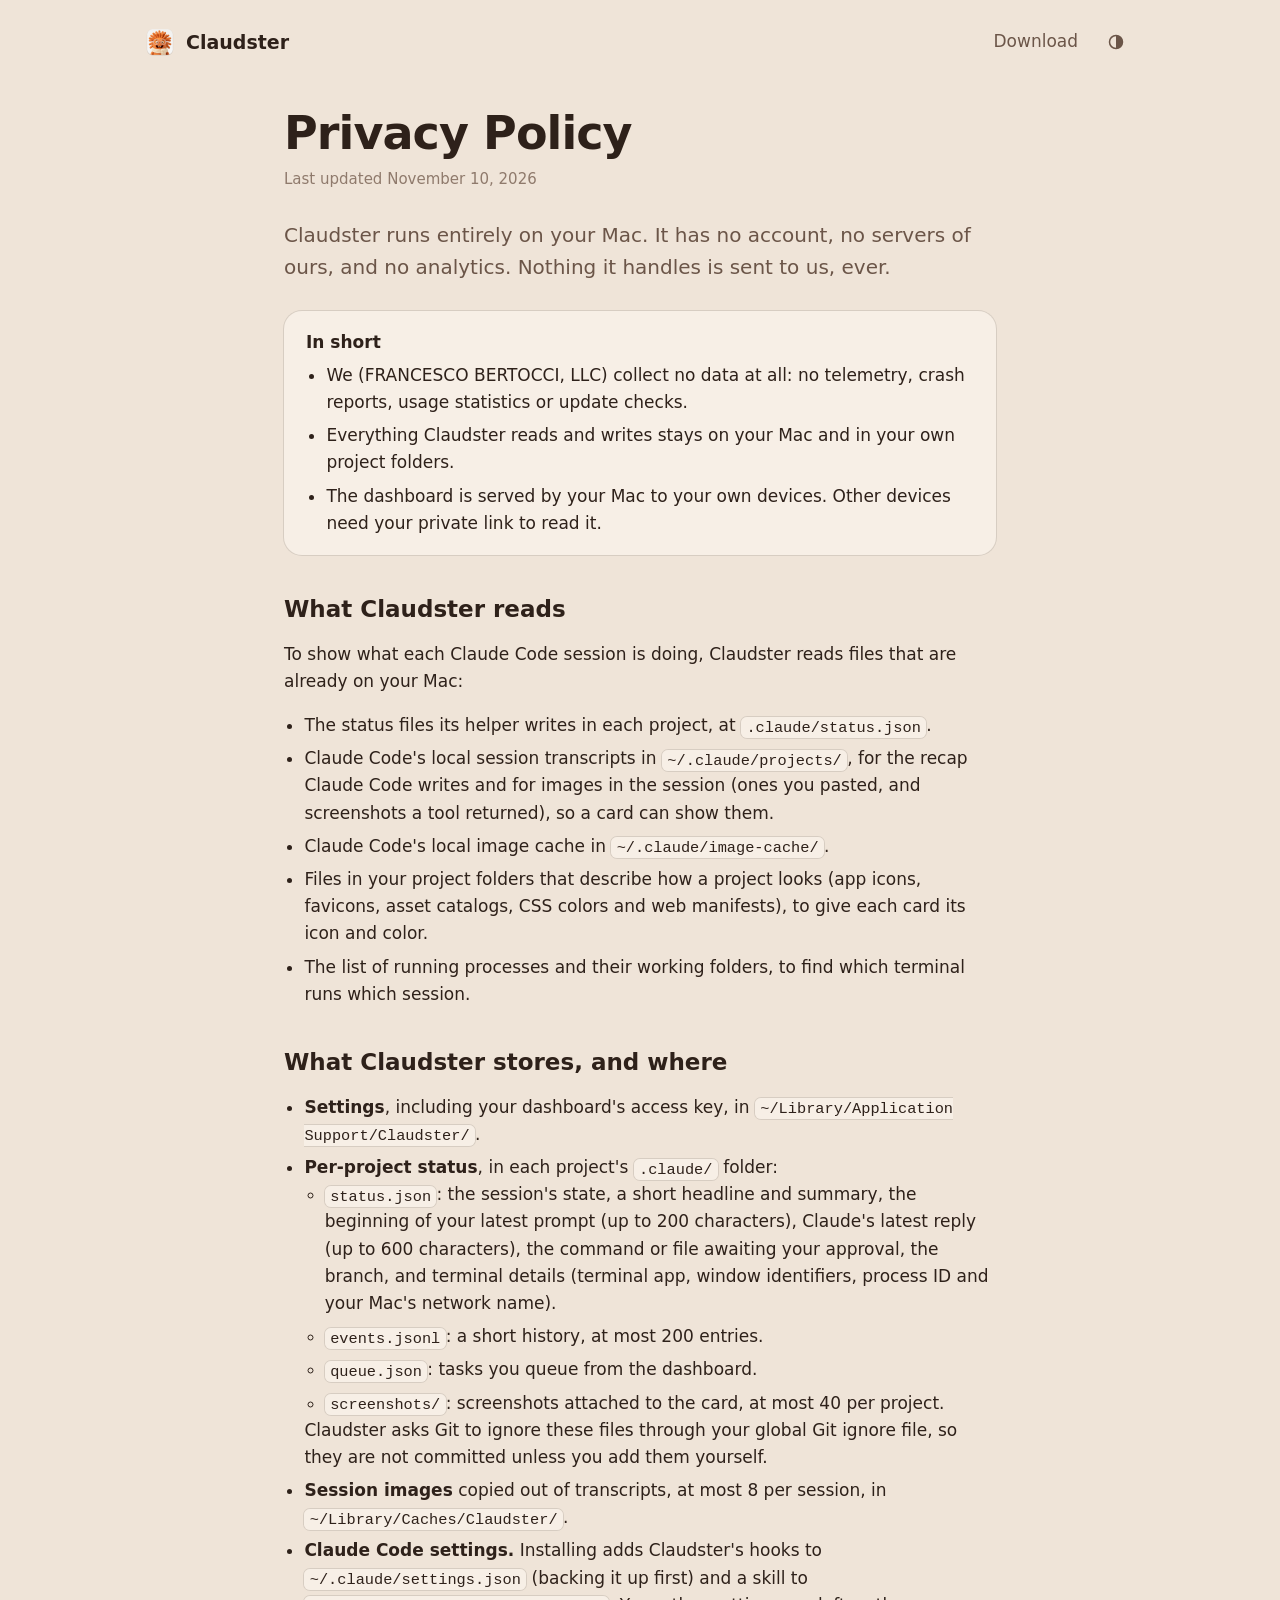
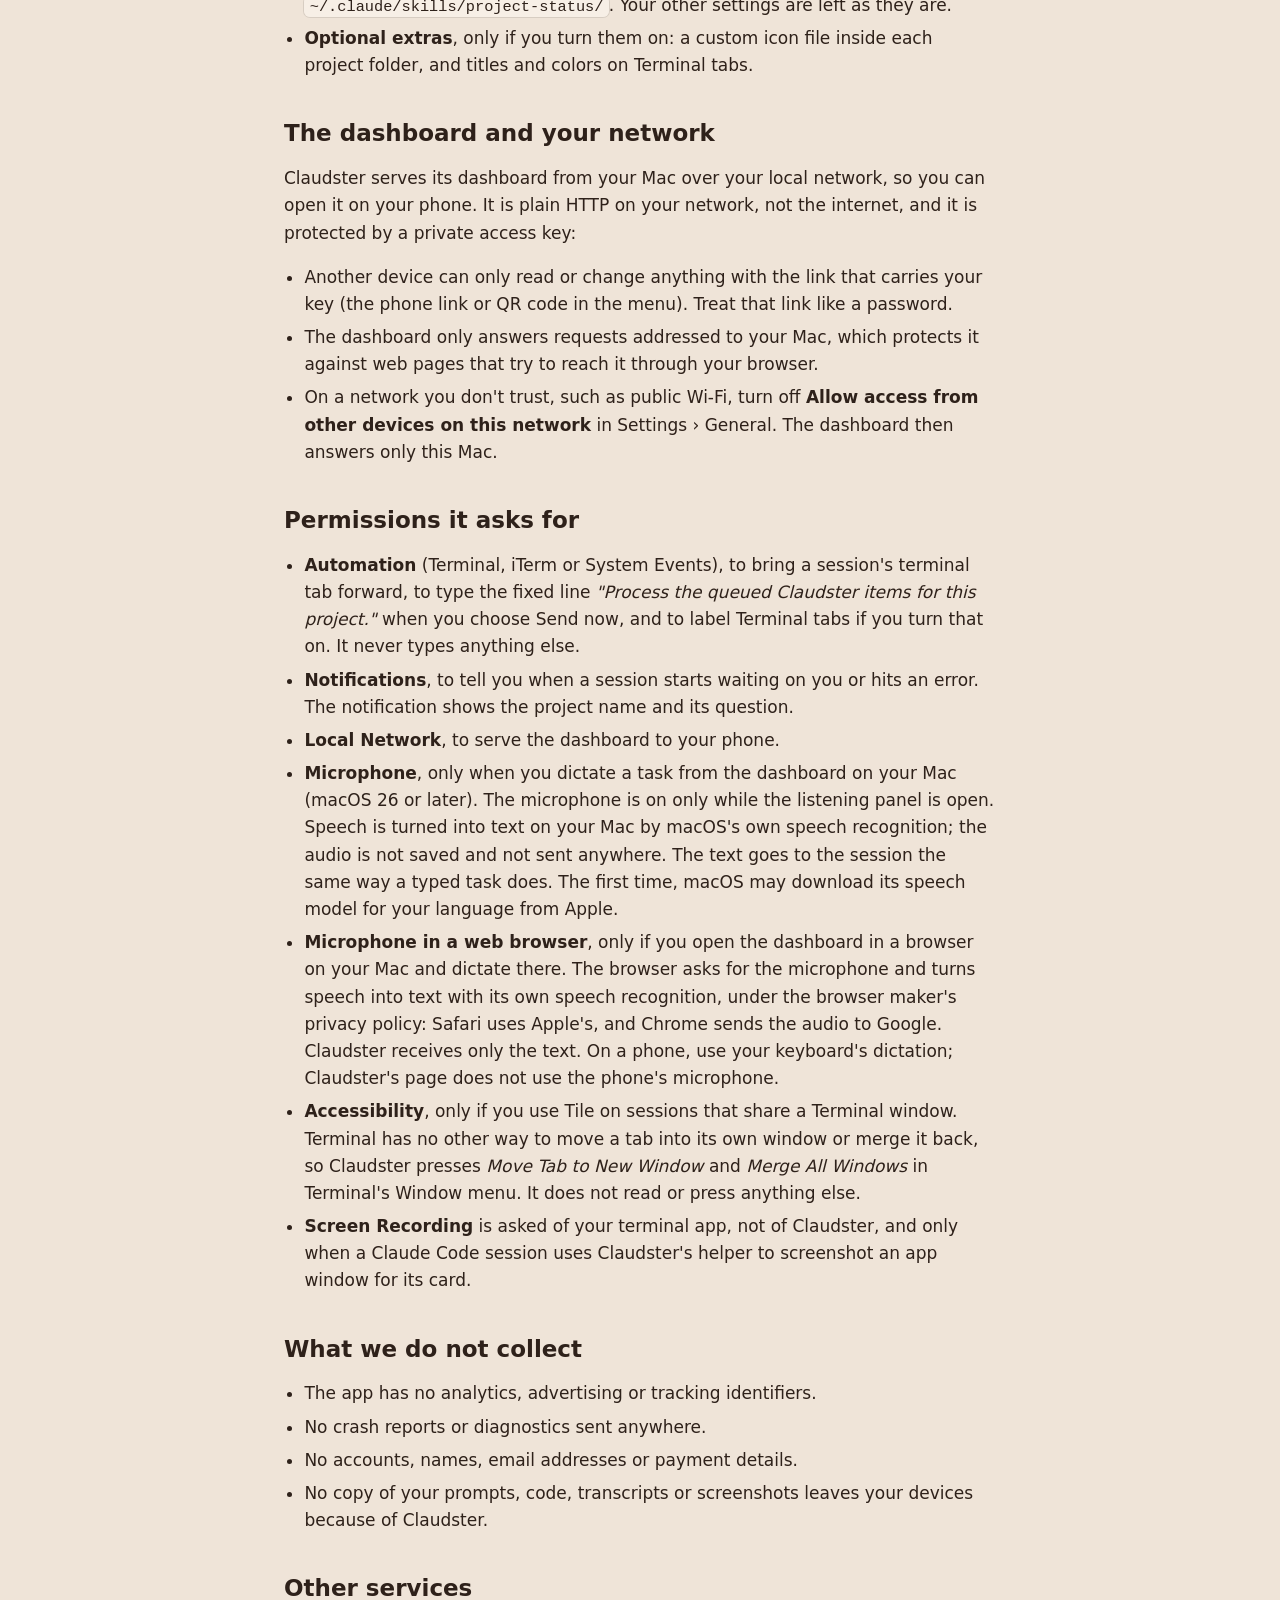
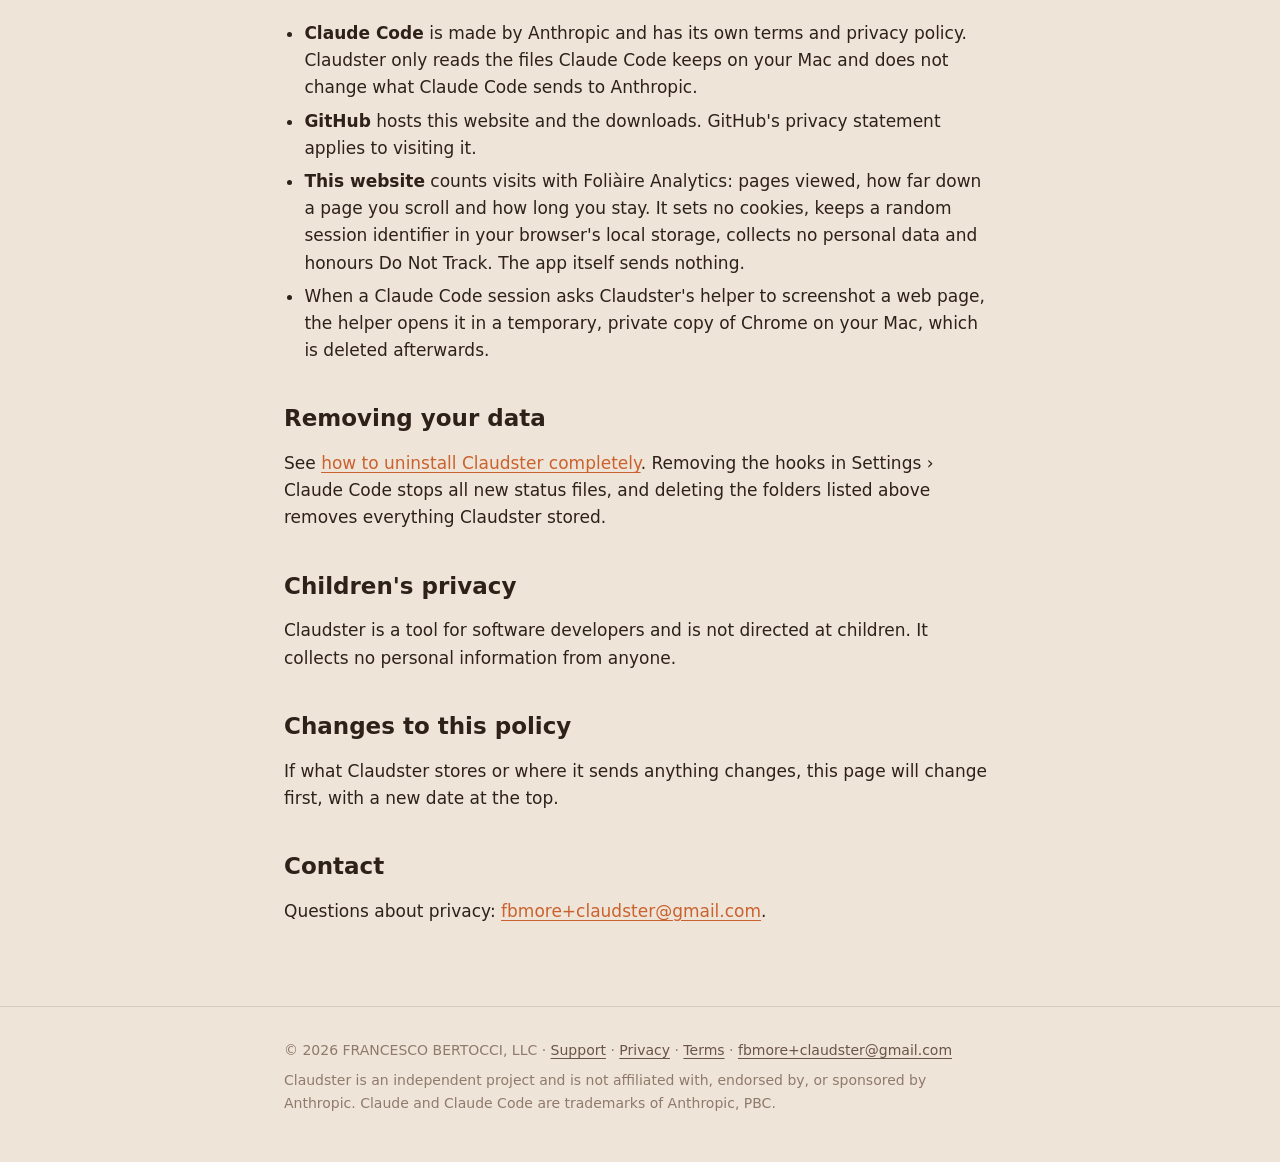
==== privacy.html @ c687279e "Support and privacy: dictating in a browser, and on a phone (for the release after 1.4.7) Co-Authore" ====
<!doctype html>
<html lang="en">
<head>
<meta charset="utf-8">
<meta name="viewport" content="width=device-width, initial-scale=1">
<title>Privacy Policy · Claudster</title>
<meta name="description" content="Claudster runs entirely on your Mac and collects no data.">
<meta name="theme-color" content="#efe4d8">
<script src="theme.js"></script>
<!-- Foliàire Analytics: page views and scroll depth, no cookies, honours Do Not Track. -->
<script>window.FOLIAIRE_SITE_ID = 'a02baf9a2023a99f4c9c8247';</script>
<script async src="https://foliairestudio.com/analytics/foliaire.js"></script>
<link rel="icon" type="image/png" href="assets/favicon.png">
<link rel="apple-touch-icon" href="assets/apple-touch-icon.png">
<link rel="stylesheet" href="page.css">
</head>
<body>
<header>
  <div class="wrap">
    <a class="brand" href="./"><img src="assets/icon-256.png" alt="" width="32" height="32">Claudster</a>
    <nav aria-label="Site"><a href="https://github.com/fbmore/claudster-app/releases">Download</a><button class="theme-toggle" type="button" aria-label="Theme">
        <svg class="ti ti-auto" viewBox="0 0 20 20" fill="none" stroke="currentColor" stroke-width="1.5" aria-hidden="true"><circle cx="10" cy="10" r="6.5"/><path d="M10 3.5a6.5 6.5 0 0 1 0 13Z" fill="currentColor" stroke="none"/></svg>
        <svg class="ti ti-light" viewBox="0 0 20 20" fill="none" stroke="currentColor" stroke-width="1.5" stroke-linecap="round" aria-hidden="true"><circle cx="10" cy="10" r="3.5"/><path d="M10 2v1.75M10 16.25V18M2 10h1.75M16.25 10H18M4.34 4.34l1.24 1.24M14.42 14.42l1.24 1.24M4.34 15.66l1.24-1.24M14.42 5.58l1.24-1.24"/></svg>
        <svg class="ti ti-dark" viewBox="0 0 20 20" fill="none" stroke="currentColor" stroke-width="1.5" stroke-linejoin="round" aria-hidden="true"><path d="M16.5 12.2A6.75 6.75 0 0 1 7.8 3.5a6.75 6.75 0 1 0 8.7 8.7Z"/></svg>
      </button></nav>
  </div>
</header>
<main>
  <div class="wrap">

    <h1>Privacy Policy</h1>
    <p class="updated">Last updated November 10, 2026</p>
    <p class="lead">Claudster runs entirely on your Mac. It has no account, no servers of ours, and no analytics. Nothing it handles is sent to us, ever.</p>

    <div class="summary">
      <strong>In short</strong>
      <ul>
        <li>We (FRANCESCO BERTOCCI, LLC) collect no data at all: no telemetry, crash reports, usage statistics or update checks.</li>
        <li>Everything Claudster reads and writes stays on your Mac and in your own project folders.</li>
        <li>The dashboard is served by your Mac to your own devices. Other devices need your private link to read it.</li>
      </ul>
    </div>

    <h2>What Claudster reads</h2>
    <p>To show what each Claude Code session is doing, Claudster reads files that are already on your Mac:</p>
    <ul>
      <li>The status files its helper writes in each project, at <code>.claude/status.json</code>.</li>
      <li>Claude Code's local session transcripts in <code>~/.claude/projects/</code>, for the recap Claude Code writes and for images in the session (ones you pasted, and screenshots a tool returned), so a card can show them.</li>
      <li>Claude Code's local image cache in <code>~/.claude/image-cache/</code>.</li>
      <li>Files in your project folders that describe how a project looks (app icons, favicons, asset catalogs, CSS colors and web manifests), to give each card its icon and color.</li>
      <li>The list of running processes and their working folders, to find which terminal runs which session.</li>
    </ul>

    <h2>What Claudster stores, and where</h2>
    <ul>
      <li><strong>Settings</strong>, including your dashboard's access key, in <code>~/Library/Application Support/Claudster/</code>.</li>
      <li><strong>Per-project status</strong>, in each project's <code>.claude/</code> folder:
        <ul>
          <li><code>status.json</code>: the session's state, a short headline and summary, the beginning of your latest prompt (up to 200 characters), Claude's latest reply (up to 600 characters), the command or file awaiting your approval, the branch, and terminal details (terminal app, window identifiers, process ID and your Mac's network name).</li>
          <li><code>events.jsonl</code>: a short history, at most 200 entries.</li>
          <li><code>queue.json</code>: tasks you queue from the dashboard.</li>
          <li><code>screenshots/</code>: screenshots attached to the card, at most 40 per project.</li>
        </ul>
        Claudster asks Git to ignore these files through your global Git ignore file, so they are not committed unless you add them yourself.</li>
      <li><strong>Session images</strong> copied out of transcripts, at most 8 per session, in <code>~/Library/Caches/Claudster/</code>.</li>
      <li><strong>Claude Code settings.</strong> Installing adds Claudster's hooks to <code>~/.claude/settings.json</code> (backing it up first) and a skill to <code>~/.claude/skills/project-status/</code>. Your other settings are left as they are.</li>
      <li><strong>Optional extras</strong>, only if you turn them on: a custom icon file inside each project folder, and titles and colors on Terminal tabs.</li>
    </ul>

    <h2>The dashboard and your network</h2>
    <p>Claudster serves its dashboard from your Mac over your local network, so you can open it on your phone. It is plain HTTP on your network, not the internet, and it is protected by a private access key:</p>
    <ul>
      <li>Another device can only read or change anything with the link that carries your key (the phone link or QR code in the menu). Treat that link like a password.</li>
      <li>The dashboard only answers requests addressed to your Mac, which protects it against web pages that try to reach it through your browser.</li>
      <li>On a network you don't trust, such as public Wi-Fi, turn off <strong>Allow access from other devices on this network</strong> in Settings › General. The dashboard then answers only this Mac.</li>
    </ul>

    <h2>Permissions it asks for</h2>
    <ul>
      <li><strong>Automation</strong> (Terminal, iTerm or System Events), to bring a session's terminal tab forward, to type the fixed line <em>"Process the queued Claudster items for this project."</em> when you choose Send now, and to label Terminal tabs if you turn that on. It never types anything else.</li>
      <li><strong>Notifications</strong>, to tell you when a session starts waiting on you or hits an error. The notification shows the project name and its question.</li>
      <li><strong>Local Network</strong>, to serve the dashboard to your phone.</li>
      <li><strong>Microphone</strong>, only when you dictate a task from the dashboard on your Mac (macOS 26 or later). The microphone is on only while the listening panel is open. Speech is turned into text on your Mac by macOS's own speech recognition; the audio is not saved and not sent anywhere. The text goes to the session the same way a typed task does. The first time, macOS may download its speech model for your language from Apple.</li>
      <li><strong>Microphone in a web browser</strong>, only if you open the dashboard in a browser on your Mac and dictate there. The browser asks for the microphone and turns speech into text with its own speech recognition, under the browser maker's privacy policy: Safari uses Apple's, and Chrome sends the audio to Google. Claudster receives only the text. On a phone, use your keyboard's dictation; Claudster's page does not use the phone's microphone.</li>
      <li><strong>Accessibility</strong>, only if you use Tile on sessions that share a Terminal window. Terminal has no other way to move a tab into its own window or merge it back, so Claudster presses <em>Move Tab to New Window</em> and <em>Merge All Windows</em> in Terminal's Window menu. It does not read or press anything else.</li>
      <li><strong>Screen Recording</strong> is asked of your terminal app, not of Claudster, and only when a Claude Code session uses Claudster's helper to screenshot an app window for its card.</li>
    </ul>

    <h2>What we do not collect</h2>
    <ul>
      <li>The app has no analytics, advertising or tracking identifiers.</li>
      <li>No crash reports or diagnostics sent anywhere.</li>
      <li>No accounts, names, email addresses or payment details.</li>
      <li>No copy of your prompts, code, transcripts or screenshots leaves your devices because of Claudster.</li>
    </ul>

    <h2>Other services</h2>
    <ul>
      <li><strong>Claude Code</strong> is made by Anthropic and has its own terms and privacy policy. Claudster only reads the files Claude Code keeps on your Mac and does not change what Claude Code sends to Anthropic.</li>
      <li><strong>GitHub</strong> hosts this website and the downloads. GitHub's privacy statement applies to visiting it.</li>
      <li><strong>This website</strong> counts visits with Foliàire Analytics: pages viewed, how far down a page you scroll and how long you stay. It sets no cookies, keeps a random session identifier in your browser's local storage, collects no personal data and honours Do Not Track. The app itself sends nothing.</li>
      <li>When a Claude Code session asks Claudster's helper to screenshot a web page, the helper opens it in a temporary, private copy of Chrome on your Mac, which is deleted afterwards.</li>
    </ul>

    <h2>Removing your data</h2>
    <p>See <a href="support.html#uninstall">how to uninstall Claudster completely</a>. Removing the hooks in Settings › Claude Code stops all new status files, and deleting the folders listed above removes everything Claudster stored.</p>

    <h2>Children's privacy</h2>
    <p>Claudster is a tool for software developers and is not directed at children. It collects no personal information from anyone.</p>

    <h2>Changes to this policy</h2>
    <p>If what Claudster stores or where it sends anything changes, this page will change first, with a new date at the top.</p>

    <h2>Contact</h2>
    <p>Questions about privacy: <a href="mailto:fbmore+claudster@gmail.com">fbmore+claudster@gmail.com</a>.</p>

  </div>
</main>
<footer>
  <div class="wrap">
    <p>© 2026 FRANCESCO BERTOCCI, LLC · <a href="support.html">Support</a> · <a href="privacy.html">Privacy</a> · <a href="terms.html">Terms</a> · <a href="mailto:fbmore+claudster@gmail.com">fbmore+claudster@gmail.com</a></p>
    <p>Claudster is an independent project and is not affiliated with, endorsed by, or sponsored by Anthropic. Claude and Claude Code are trademarks of Anthropic, PBC.</p>
  </div>
</footer>
</body>
</html>
---- page.css ----
/* Shared by privacy.html, terms.html and support.html; index.html carries its own. */
:root {
  --paper: #efe4d8;
  --paper-raised: #f7efe6;
  --ink: #2e211a;
  --ink-soft: #6b5548;
  --ink-faint: #8f7a6c;
  --clay: #c9622f;
  --hairline: oklch(0 0 0 / 0.1);
}
:root { color-scheme: light; }
:root[data-theme="dark"] { color-scheme: dark;
    --paper: #1d1714;
    --paper-raised: #28201b;
    --ink: #f3e9df;
    --ink-soft: #c7b6a8;
    --ink-faint: #9b8a7d;
    --clay: #e07a45;
    --hairline: oklch(1 0 0 / 0.1);
  }
/* No JavaScript: follow the system setting. */
@media (prefers-color-scheme: dark) {
  :root:not([data-theme]) { color-scheme: dark;
    --paper: #1d1714;
    --paper-raised: #28201b;
    --ink: #f3e9df;
    --ink-soft: #c7b6a8;
    --ink-faint: #9b8a7d;
    --clay: #e07a45;
    --hairline: oklch(1 0 0 / 0.1);
  }
}
* { box-sizing: border-box; }
html { -webkit-text-size-adjust: 100%; -webkit-font-smoothing: antialiased; -moz-osx-font-smoothing: grayscale; }
body {
  margin: 0; background: var(--paper); color: var(--ink);
  font: 17px/1.6 -apple-system, BlinkMacSystemFont, "SF Pro Text", "Segoe UI", system-ui, sans-serif;
}
h1, h2, h3, .brand { font-family: ui-rounded, "SF Pro Rounded", -apple-system, system-ui, sans-serif; text-wrap: balance; }
p, li { text-wrap: pretty; }
a { color: var(--clay); text-underline-offset: 3px; }
a:focus-visible { outline: 2px solid var(--clay); outline-offset: 3px; border-radius: 4px; }
code { font: 0.9em ui-monospace, "SF Mono", Menlo, monospace; background: var(--paper-raised); padding: 0.1em 0.35em; border-radius: 6px; box-shadow: 0 0 0 1px var(--hairline); }

header { padding: 20px 0; }
.wrap { max-width: 760px; margin: 0 auto; padding: 0 24px; }
header .wrap { display: flex; align-items: center; justify-content: space-between; gap: 12px; flex-wrap: wrap; max-width: 1040px; }
.brand { display: inline-flex; align-items: center; gap: 10px; font-weight: 700; font-size: 19px; color: var(--ink); text-decoration: none; min-height: 44px; }
.brand img { width: 32px; height: 32px; border-radius: 8px; }
nav { display: flex; align-items: center; gap: 4px 18px; flex-wrap: wrap; }
nav a { display: inline-flex; align-items: center; min-height: 44px; color: var(--ink-soft); text-decoration: none; font-weight: 500; transition-property: color; transition-duration: 150ms; }
nav a:hover, nav a[aria-current="page"] { color: var(--ink); }

main { padding: 24px 0 64px; }
h1 { font-size: clamp(34px, 5vw, 46px); line-height: 1.1; letter-spacing: -0.02em; margin: 0 0 8px; }
.updated { color: var(--ink-faint); font-size: 15px; margin: 0 0 28px; }
.lead { font-size: 20px; color: var(--ink-soft); margin: 0 0 28px; }
h2 { font-size: 23px; line-height: 1.25; margin: 40px 0 10px; }
h3 { font-size: 18px; margin: 24px 0 6px; }
ul { padding-left: 1.2em; }
li + li { margin-top: 6px; }

.summary {
  background: var(--paper-raised); border-radius: 18px; padding: 18px 22px;
  box-shadow: 0 0 0 1px var(--hairline);
}
.summary strong { display: block; margin-bottom: 6px; }
.summary ul { margin: 0; }

.contact {
  display: flex; align-items: center; gap: 16px; flex-wrap: wrap;
  background: var(--paper-raised); border-radius: 18px; padding: 18px 22px; margin-bottom: 8px;
  box-shadow: 0 0 0 1px var(--hairline);
}
.contact p { margin: 0; flex: 1 1 260px; color: var(--ink-soft); }
.contact a.button {
  display: inline-flex; align-items: center; min-height: 44px; padding: 0 18px; border-radius: 12px;
  background: var(--clay); color: #fff8f2; font-weight: 600; text-decoration: none;
  transition-property: scale; transition-duration: 150ms; transition-timing-function: ease-out;
}
.contact a.button:active { scale: 0.96; }

footer { padding: 32px 0 48px; border-top: 1px solid var(--hairline); color: var(--ink-faint); font-size: 14px; }
footer p { margin: 0; }
footer p + p { margin-top: 8px; }
footer a { color: var(--ink-soft); }

@media (max-width: 480px) { .wrap { padding: 0 16px; } .lead { font-size: 18px; } }

/* Theme switch: Auto (by the clock), Light, Dark. One icon shows at a time;
   they cross-fade with scale and blur. Hidden without JavaScript. */
.theme-toggle {
  position: relative; display: inline-grid; place-items: center; flex: none;
  width: 40px; height: 40px; padding: 0; border: 0; border-radius: 12px;
  background: transparent; color: var(--ink-soft); cursor: pointer;
  transition-property: color, background-color, scale; transition-duration: 150ms; transition-timing-function: ease-out;
}
.theme-toggle:hover { color: var(--ink); background: var(--hairline); }
.theme-toggle:active { scale: 0.96; }
.theme-toggle:focus-visible { outline: 2px solid var(--clay); outline-offset: 2px; }
.theme-toggle .ti {
  position: absolute; width: 20px; height: 20px; opacity: 0; scale: 0.25; filter: blur(4px);
  transition-property: opacity, scale, filter; transition-duration: 250ms; transition-timing-function: cubic-bezier(0.2, 0, 0, 1);
}
:root[data-theme-choice="auto"] .ti-auto,
:root[data-theme-choice="light"] .ti-light,
:root[data-theme-choice="dark"] .ti-dark { opacity: 1; scale: 1; filter: blur(0); }
:root:not([data-theme-choice]) .theme-toggle { display: none; }
@media (prefers-reduced-motion: reduce) { .theme-toggle .ti { transition-duration: 0ms; } }
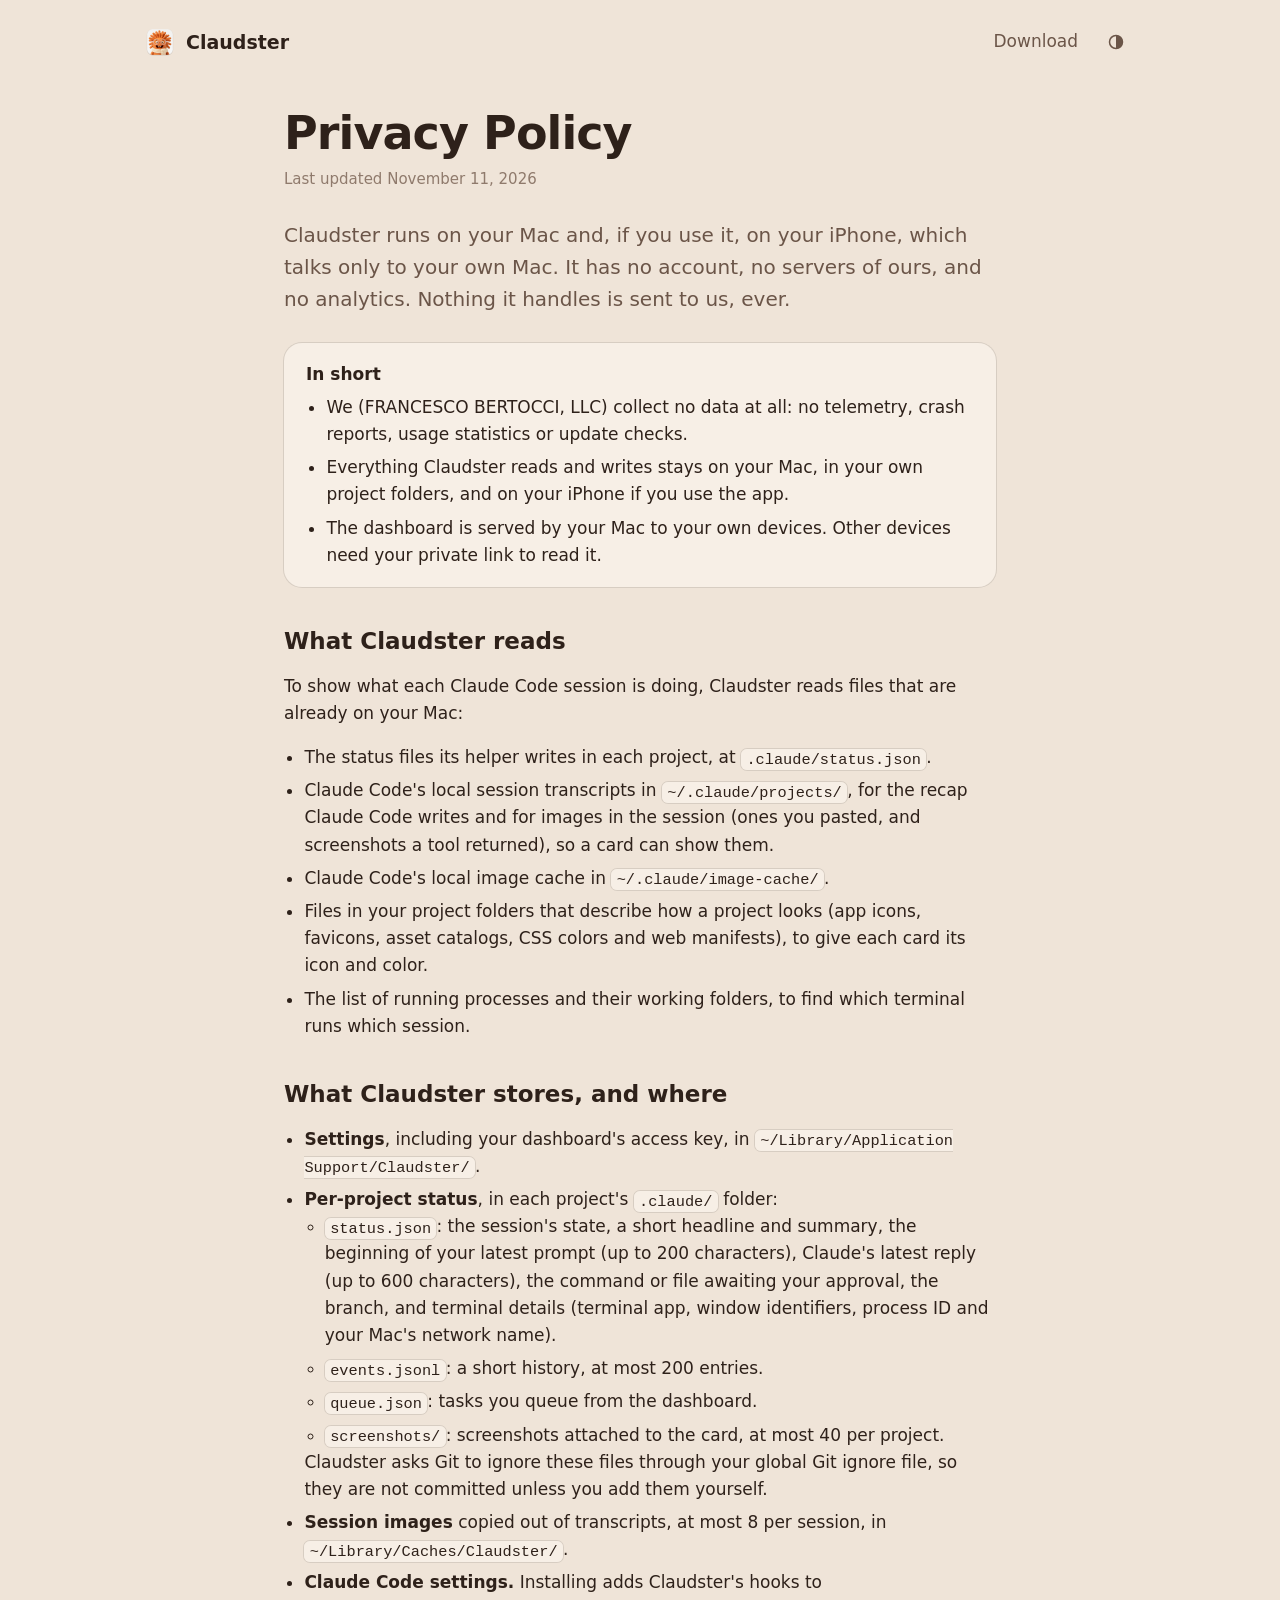
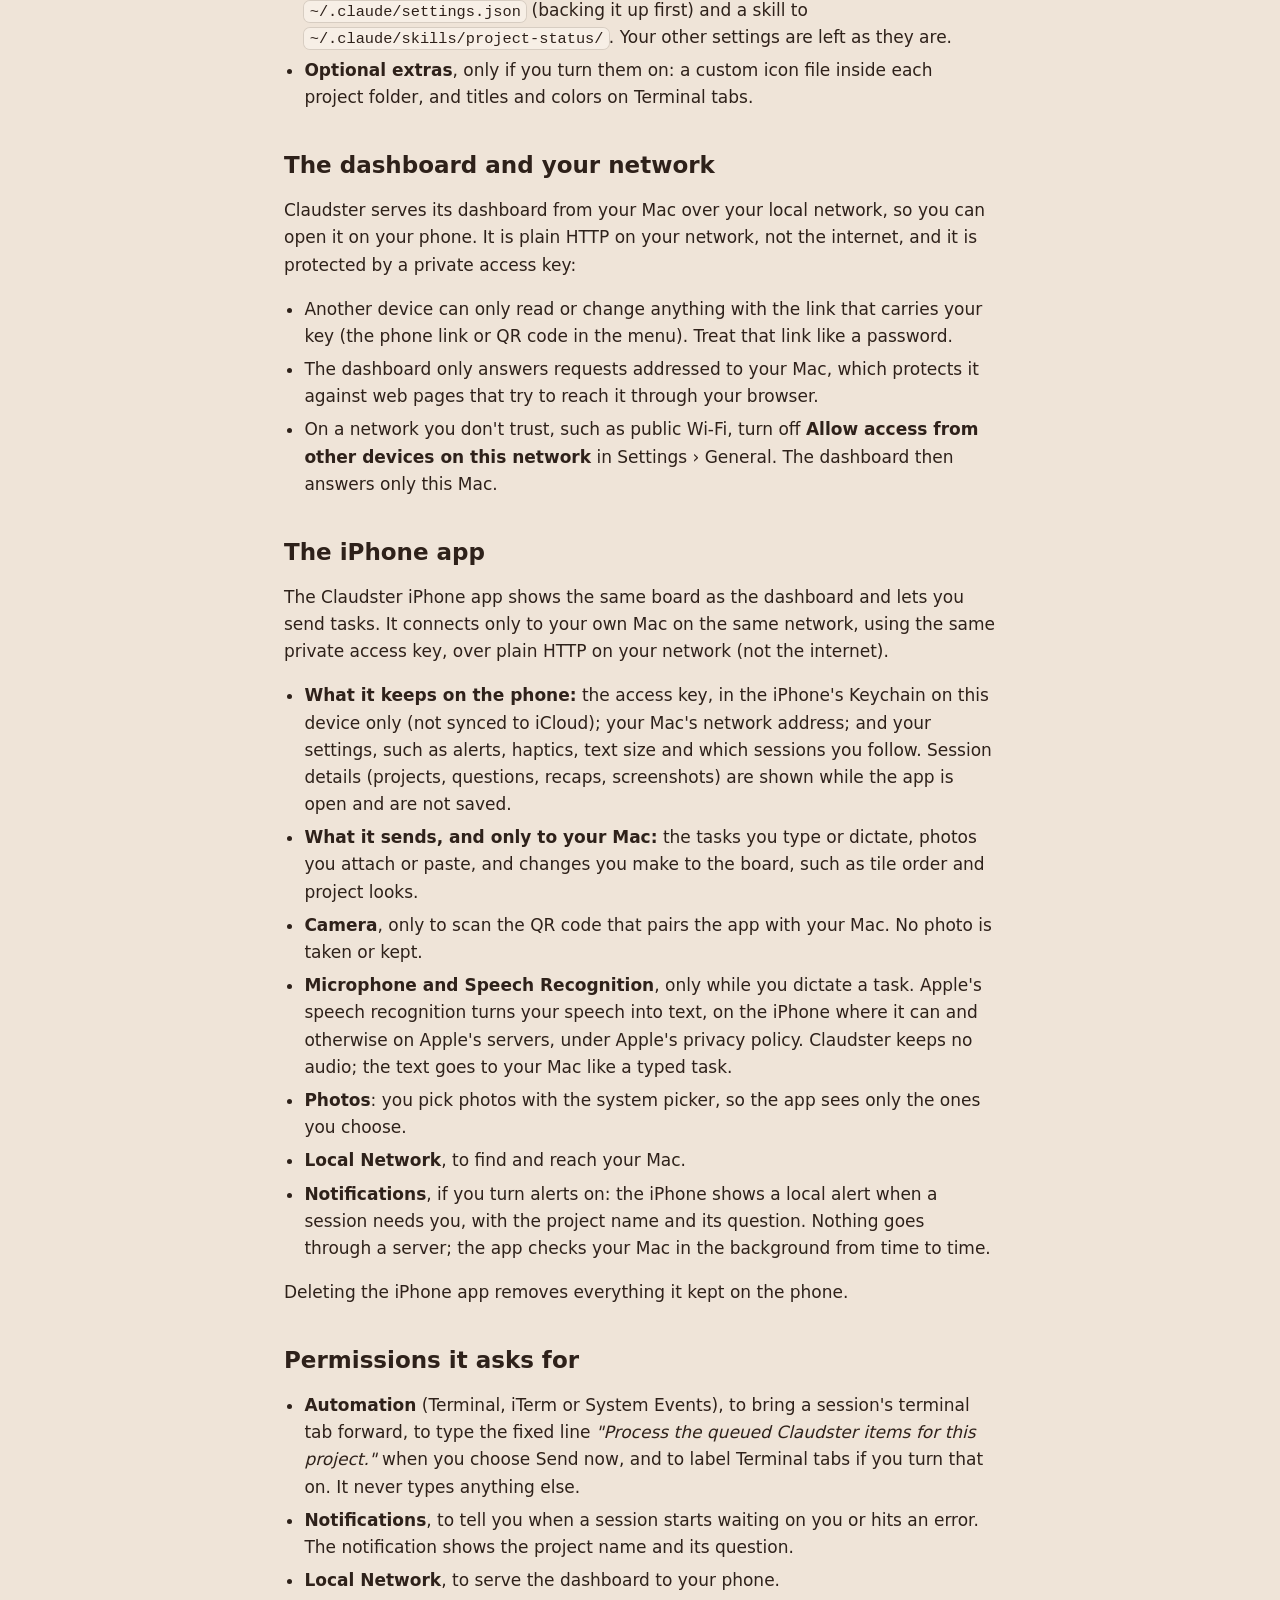
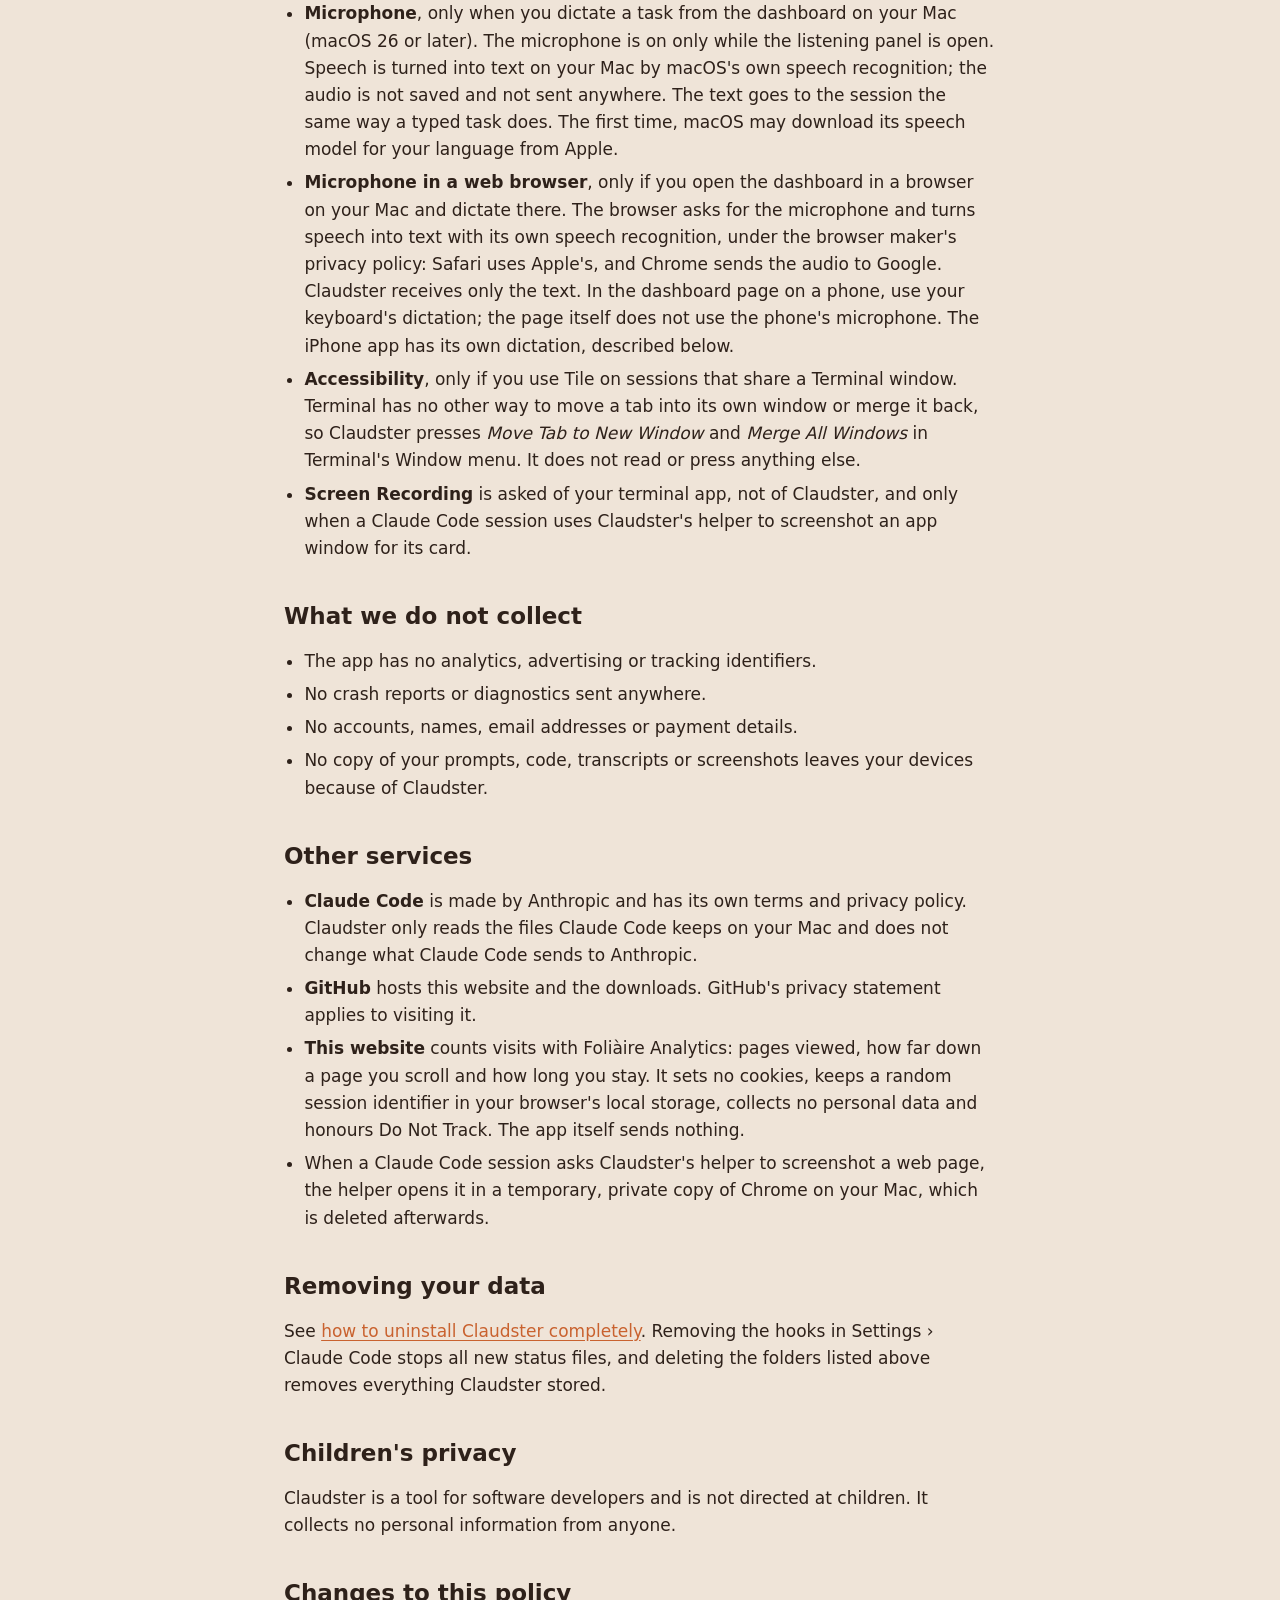
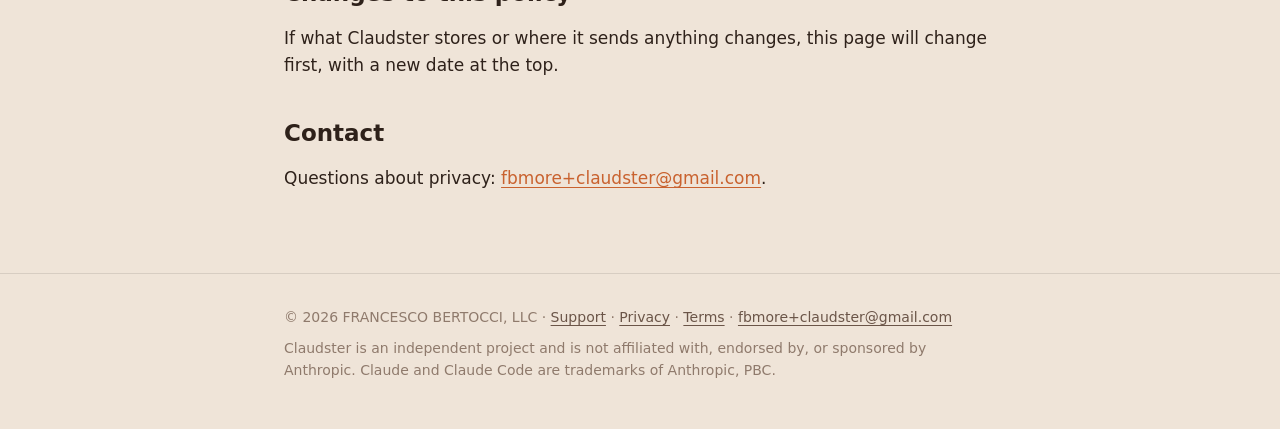
==== commit c4b700ac: "Privacy: the iPhone app (what it keeps, what it sends to your Mac, camera, dictation, photos, alerts" ====
--- a/privacy.html
+++ b/privacy.html
@@ -29,14 +29,14 @@
   <div class="wrap">
 
     <h1>Privacy Policy</h1>
-    <p class="updated">Last updated November 10, 2026</p>
-    <p class="lead">Claudster runs entirely on your Mac. It has no account, no servers of ours, and no analytics. Nothing it handles is sent to us, ever.</p>
+    <p class="updated">Last updated November 11, 2026</p>
+    <p class="lead">Claudster runs on your Mac and, if you use it, on your iPhone, which talks only to your own Mac. It has no account, no servers of ours, and no analytics. Nothing it handles is sent to us, ever.</p>
 
     <div class="summary">
       <strong>In short</strong>
       <ul>
         <li>We (FRANCESCO BERTOCCI, LLC) collect no data at all: no telemetry, crash reports, usage statistics or update checks.</li>
-        <li>Everything Claudster reads and writes stays on your Mac and in your own project folders.</li>
+        <li>Everything Claudster reads and writes stays on your Mac, in your own project folders, and on your iPhone if you use the app.</li>
         <li>The dashboard is served by your Mac to your own devices. Other devices need your private link to read it.</li>
       </ul>
     </div>
@@ -75,13 +75,26 @@
       <li>On a network you don't trust, such as public Wi-Fi, turn off <strong>Allow access from other devices on this network</strong> in Settings › General. The dashboard then answers only this Mac.</li>
     </ul>
 
+    <h2>The iPhone app</h2>
+    <p>The Claudster iPhone app shows the same board as the dashboard and lets you send tasks. It connects only to your own Mac on the same network, using the same private access key, over plain HTTP on your network (not the internet).</p>
+    <ul>
+      <li><strong>What it keeps on the phone:</strong> the access key, in the iPhone's Keychain on this device only (not synced to iCloud); your Mac's network address; and your settings, such as alerts, haptics, text size and which sessions you follow. Session details (projects, questions, recaps, screenshots) are shown while the app is open and are not saved.</li>
+      <li><strong>What it sends, and only to your Mac:</strong> the tasks you type or dictate, photos you attach or paste, and changes you make to the board, such as tile order and project looks.</li>
+      <li><strong>Camera</strong>, only to scan the QR code that pairs the app with your Mac. No photo is taken or kept.</li>
+      <li><strong>Microphone and Speech Recognition</strong>, only while you dictate a task. Apple's speech recognition turns your speech into text, on the iPhone where it can and otherwise on Apple's servers, under Apple's privacy policy. Claudster keeps no audio; the text goes to your Mac like a typed task.</li>
+      <li><strong>Photos</strong>: you pick photos with the system picker, so the app sees only the ones you choose.</li>
+      <li><strong>Local Network</strong>, to find and reach your Mac.</li>
+      <li><strong>Notifications</strong>, if you turn alerts on: the iPhone shows a local alert when a session needs you, with the project name and its question. Nothing goes through a server; the app checks your Mac in the background from time to time.</li>
+    </ul>
+    <p>Deleting the iPhone app removes everything it kept on the phone.</p>
+
     <h2>Permissions it asks for</h2>
     <ul>
       <li><strong>Automation</strong> (Terminal, iTerm or System Events), to bring a session's terminal tab forward, to type the fixed line <em>"Process the queued Claudster items for this project."</em> when you choose Send now, and to label Terminal tabs if you turn that on. It never types anything else.</li>
       <li><strong>Notifications</strong>, to tell you when a session starts waiting on you or hits an error. The notification shows the project name and its question.</li>
       <li><strong>Local Network</strong>, to serve the dashboard to your phone.</li>
       <li><strong>Microphone</strong>, only when you dictate a task from the dashboard on your Mac (macOS 26 or later). The microphone is on only while the listening panel is open. Speech is turned into text on your Mac by macOS's own speech recognition; the audio is not saved and not sent anywhere. The text goes to the session the same way a typed task does. The first time, macOS may download its speech model for your language from Apple.</li>
-      <li><strong>Microphone in a web browser</strong>, only if you open the dashboard in a browser on your Mac and dictate there. The browser asks for the microphone and turns speech into text with its own speech recognition, under the browser maker's privacy policy: Safari uses Apple's, and Chrome sends the audio to Google. Claudster receives only the text. On a phone, use your keyboard's dictation; Claudster's page does not use the phone's microphone.</li>
+      <li><strong>Microphone in a web browser</strong>, only if you open the dashboard in a browser on your Mac and dictate there. The browser asks for the microphone and turns speech into text with its own speech recognition, under the browser maker's privacy policy: Safari uses Apple's, and Chrome sends the audio to Google. Claudster receives only the text. In the dashboard page on a phone, use your keyboard's dictation; the page itself does not use the phone's microphone. The iPhone app has its own dictation, described below.</li>
       <li><strong>Accessibility</strong>, only if you use Tile on sessions that share a Terminal window. Terminal has no other way to move a tab into its own window or merge it back, so Claudster presses <em>Move Tab to New Window</em> and <em>Merge All Windows</em> in Terminal's Window menu. It does not read or press anything else.</li>
       <li><strong>Screen Recording</strong> is asked of your terminal app, not of Claudster, and only when a Claude Code session uses Claudster's helper to screenshot an app window for its card.</li>
     </ul>
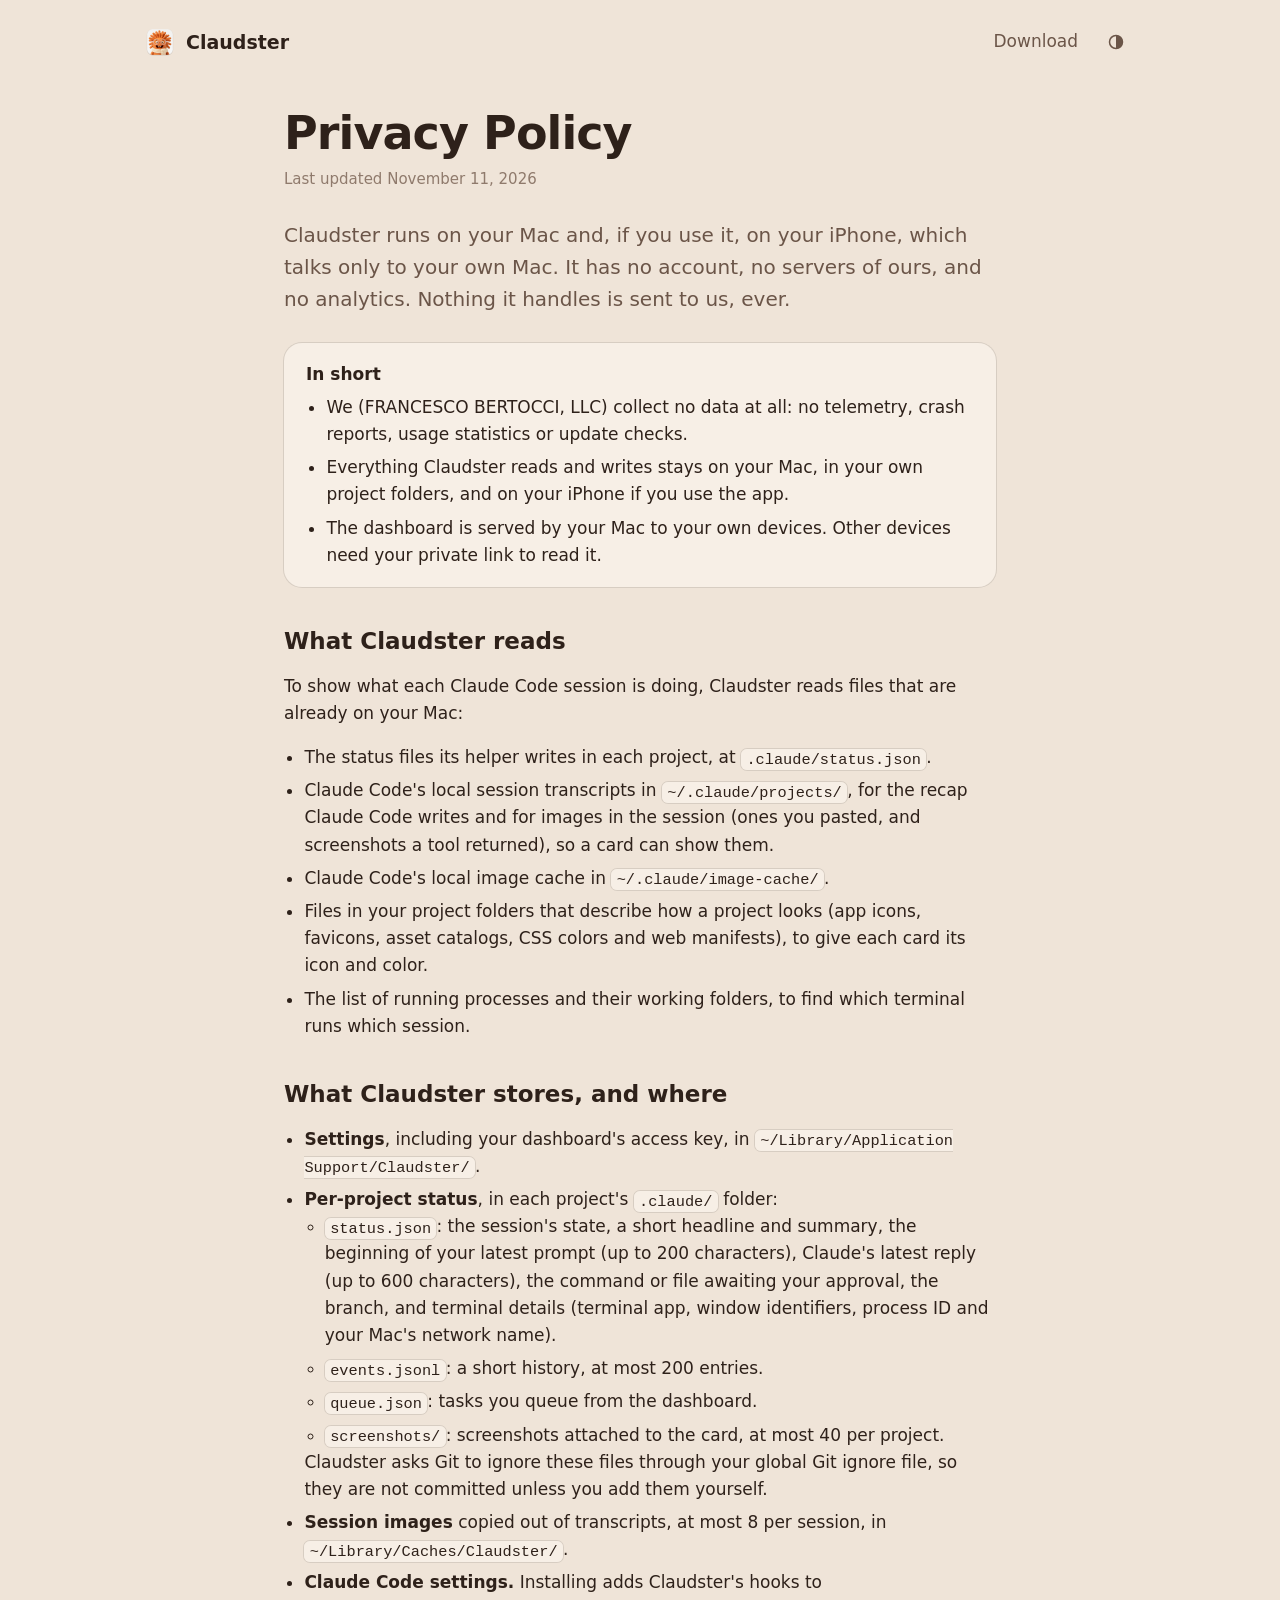
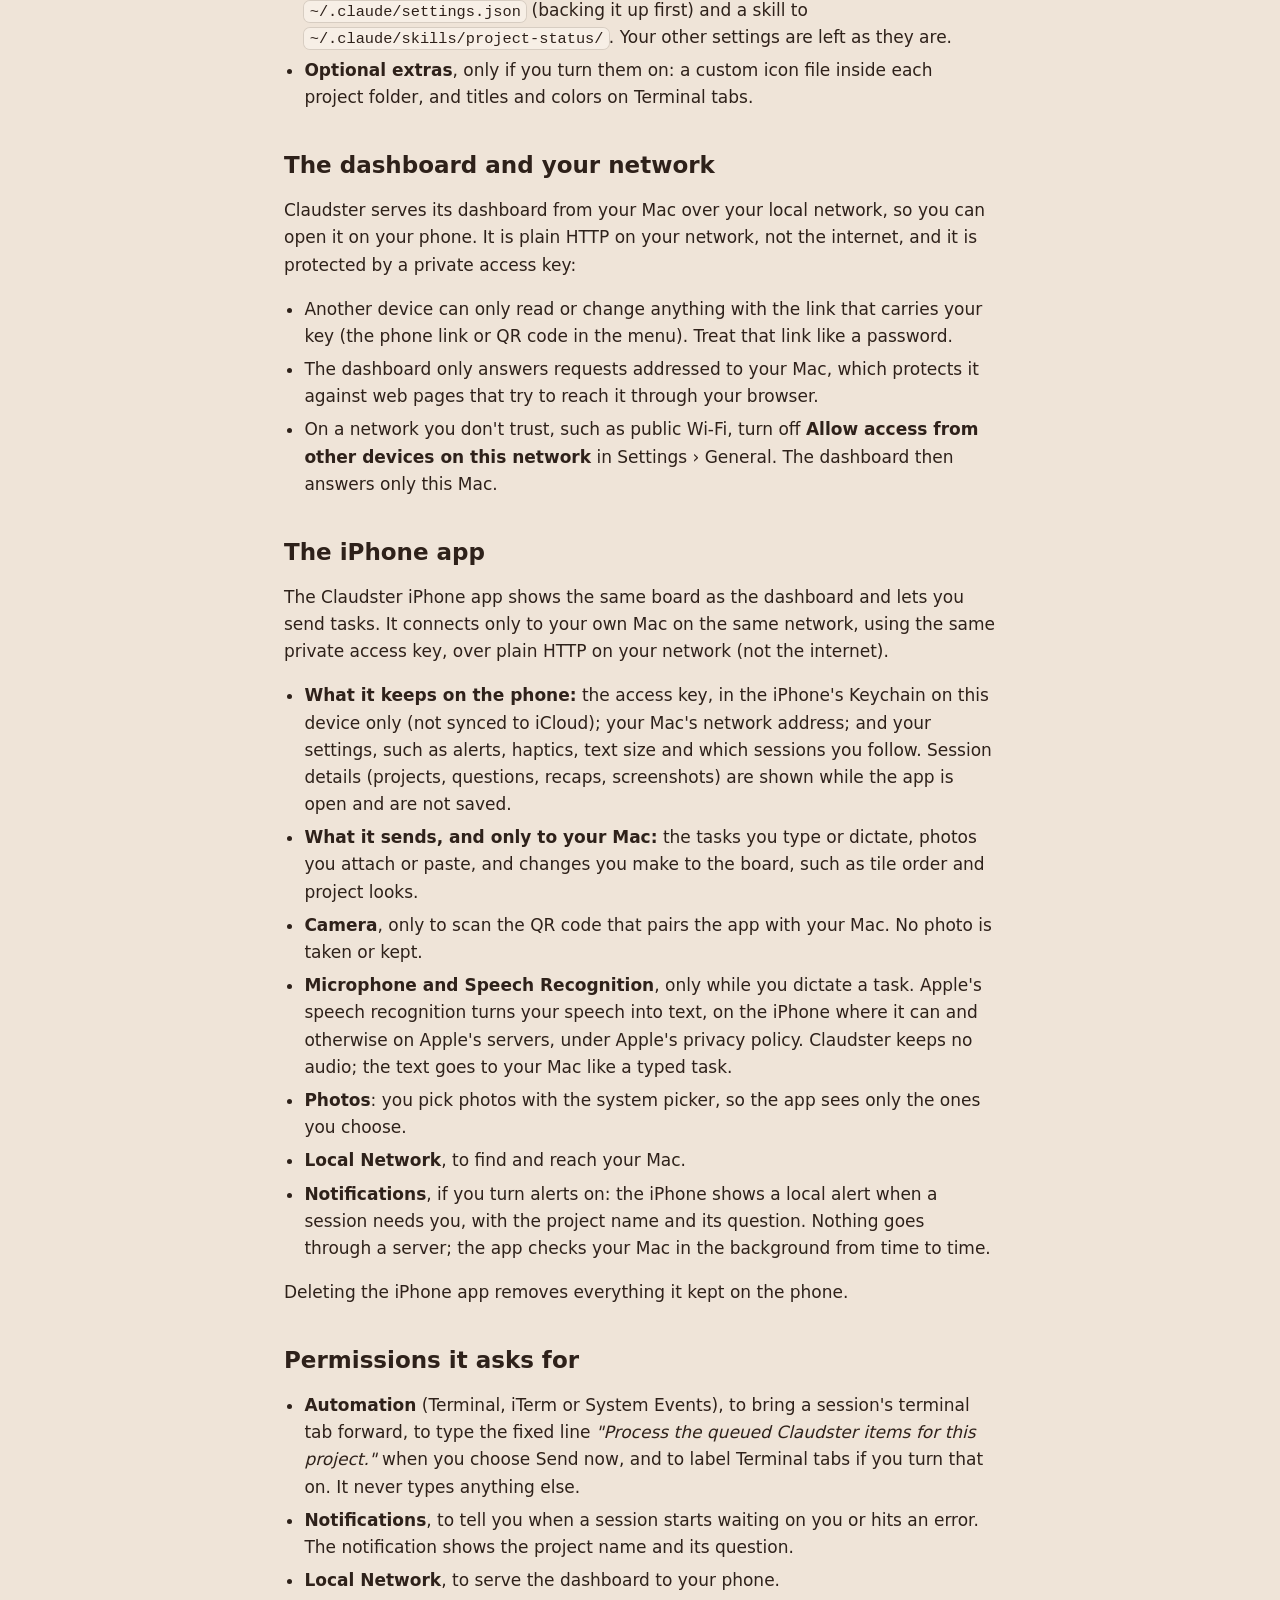
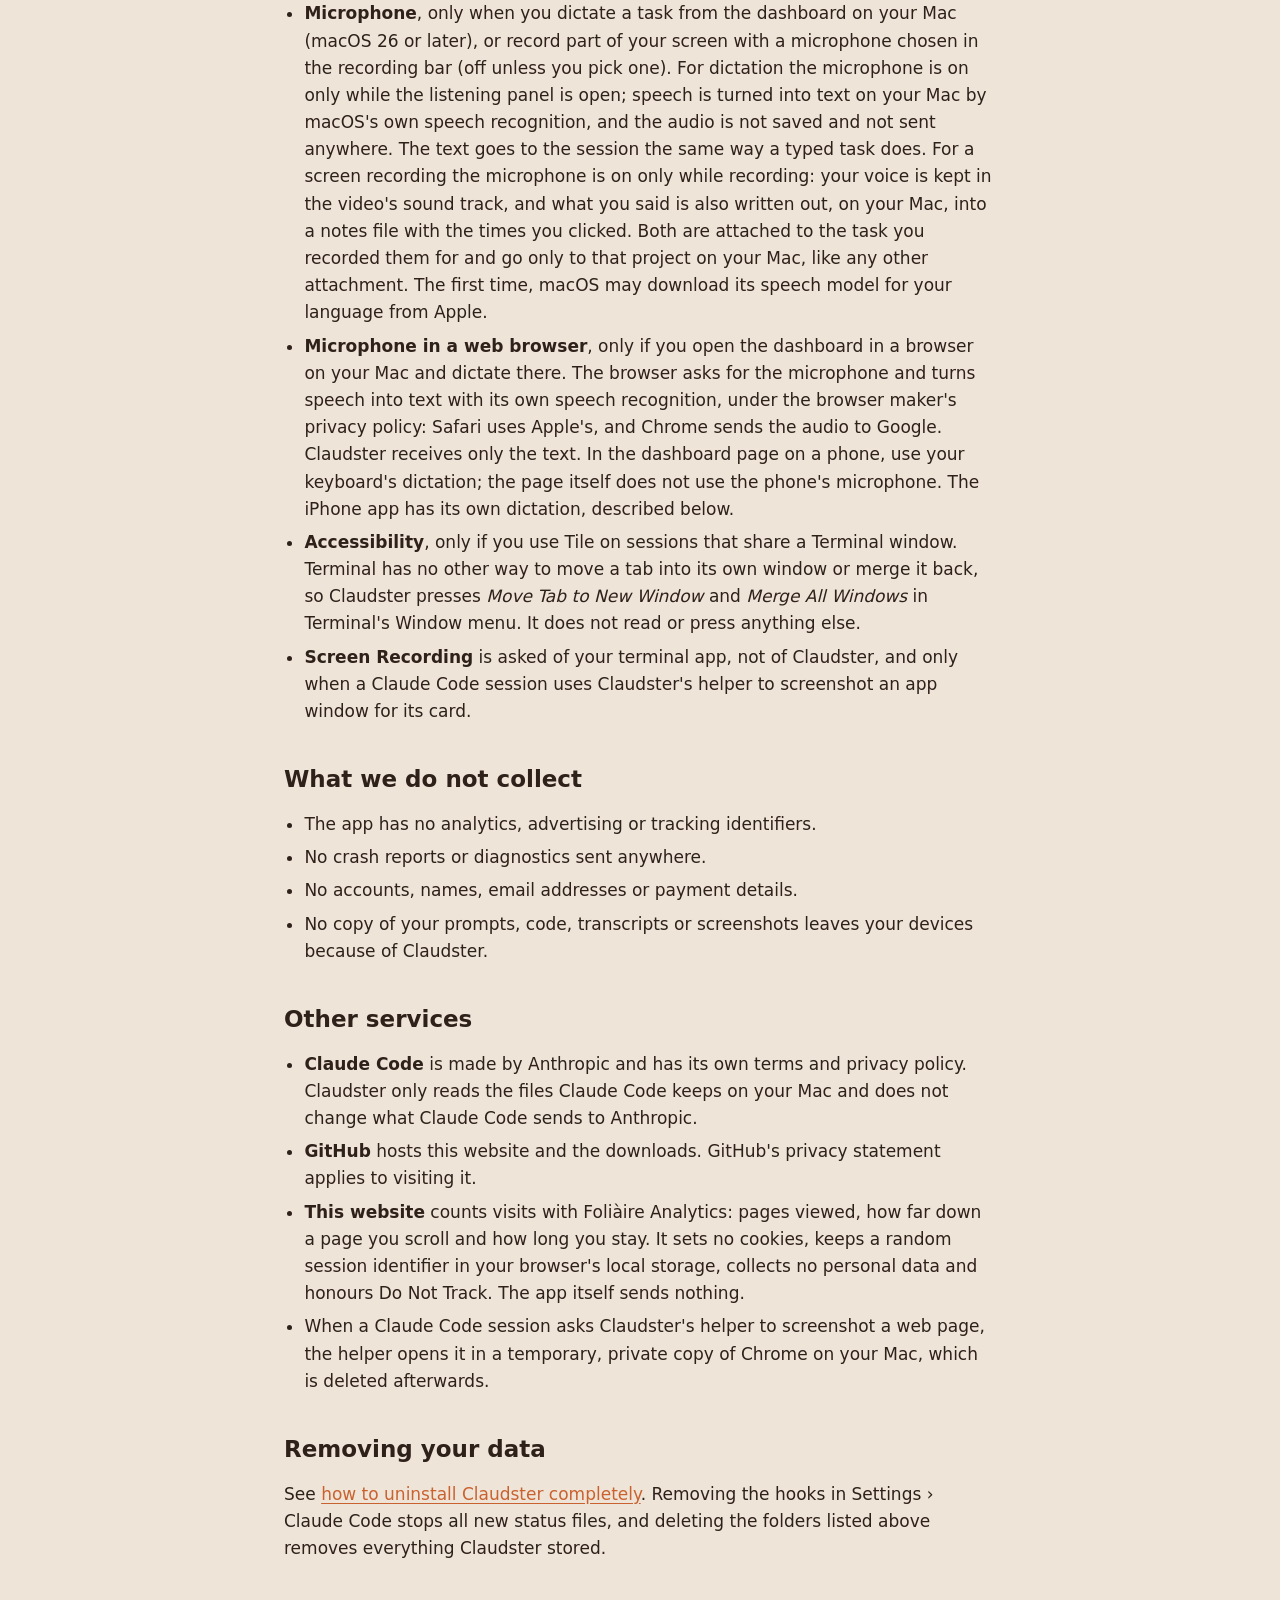
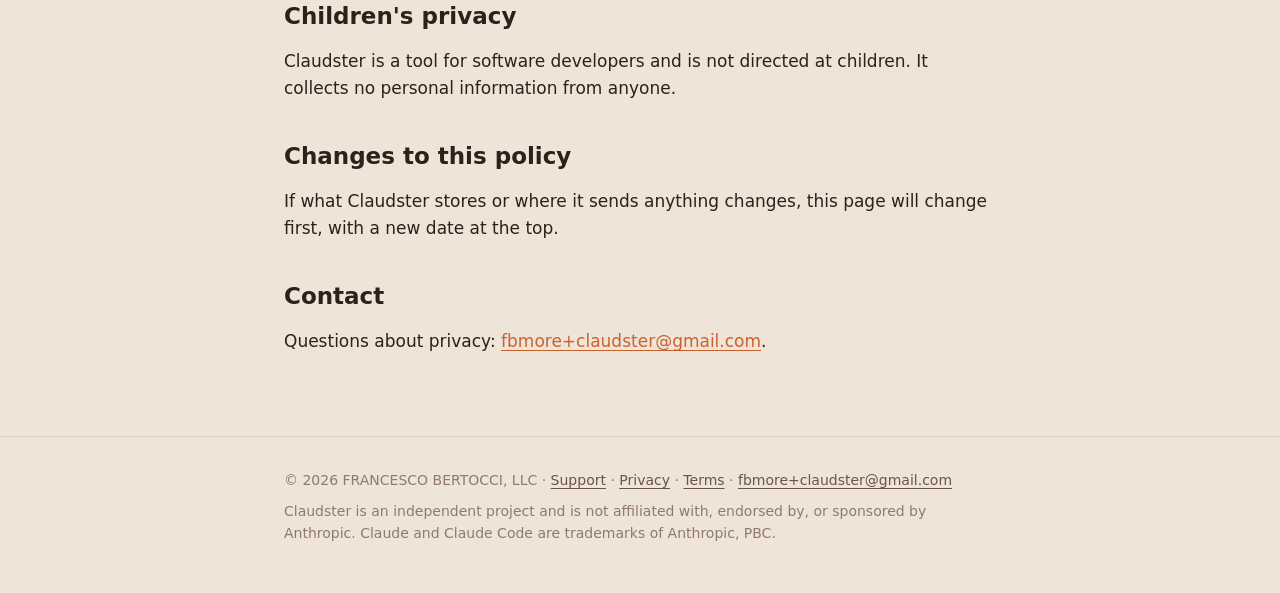
==== commit 0f82d566: "Privacy: the microphone in screen recordings" ====
--- a/privacy.html
+++ b/privacy.html
@@ -93,7 +93,7 @@
       <li><strong>Automation</strong> (Terminal, iTerm or System Events), to bring a session's terminal tab forward, to type the fixed line <em>"Process the queued Claudster items for this project."</em> when you choose Send now, and to label Terminal tabs if you turn that on. It never types anything else.</li>
       <li><strong>Notifications</strong>, to tell you when a session starts waiting on you or hits an error. The notification shows the project name and its question.</li>
       <li><strong>Local Network</strong>, to serve the dashboard to your phone.</li>
-      <li><strong>Microphone</strong>, only when you dictate a task from the dashboard on your Mac (macOS 26 or later). The microphone is on only while the listening panel is open. Speech is turned into text on your Mac by macOS's own speech recognition; the audio is not saved and not sent anywhere. The text goes to the session the same way a typed task does. The first time, macOS may download its speech model for your language from Apple.</li>
+      <li><strong>Microphone</strong>, only when you dictate a task from the dashboard on your Mac (macOS 26 or later), or record part of your screen with a microphone chosen in the recording bar (off unless you pick one). For dictation the microphone is on only while the listening panel is open; speech is turned into text on your Mac by macOS's own speech recognition, and the audio is not saved and not sent anywhere. The text goes to the session the same way a typed task does. For a screen recording the microphone is on only while recording: your voice is kept in the video's sound track, and what you said is also written out, on your Mac, into a notes file with the times you clicked. Both are attached to the task you recorded them for and go only to that project on your Mac, like any other attachment. The first time, macOS may download its speech model for your language from Apple.</li>
       <li><strong>Microphone in a web browser</strong>, only if you open the dashboard in a browser on your Mac and dictate there. The browser asks for the microphone and turns speech into text with its own speech recognition, under the browser maker's privacy policy: Safari uses Apple's, and Chrome sends the audio to Google. Claudster receives only the text. In the dashboard page on a phone, use your keyboard's dictation; the page itself does not use the phone's microphone. The iPhone app has its own dictation, described below.</li>
       <li><strong>Accessibility</strong>, only if you use Tile on sessions that share a Terminal window. Terminal has no other way to move a tab into its own window or merge it back, so Claudster presses <em>Move Tab to New Window</em> and <em>Merge All Windows</em> in Terminal's Window menu. It does not read or press anything else.</li>
       <li><strong>Screen Recording</strong> is asked of your terminal app, not of Claudster, and only when a Claude Code session uses Claudster's helper to screenshot an app window for its card.</li>
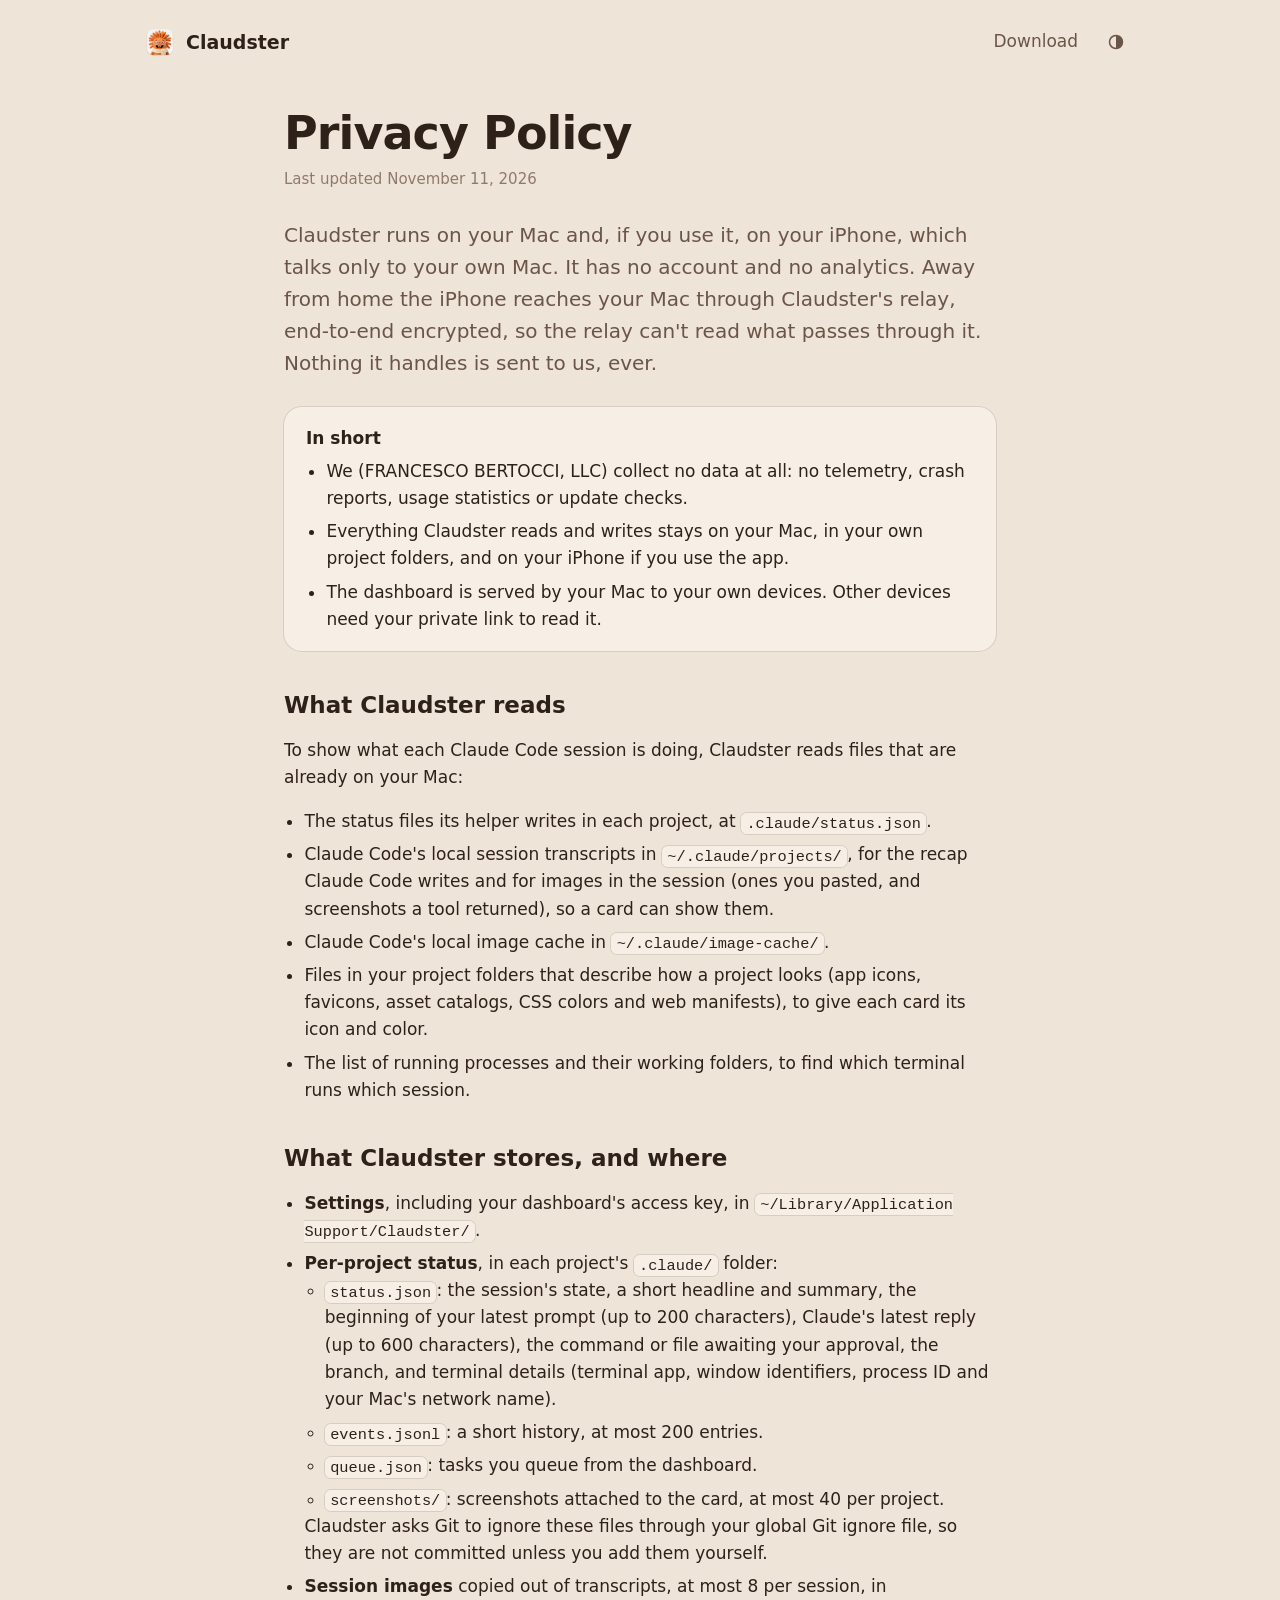
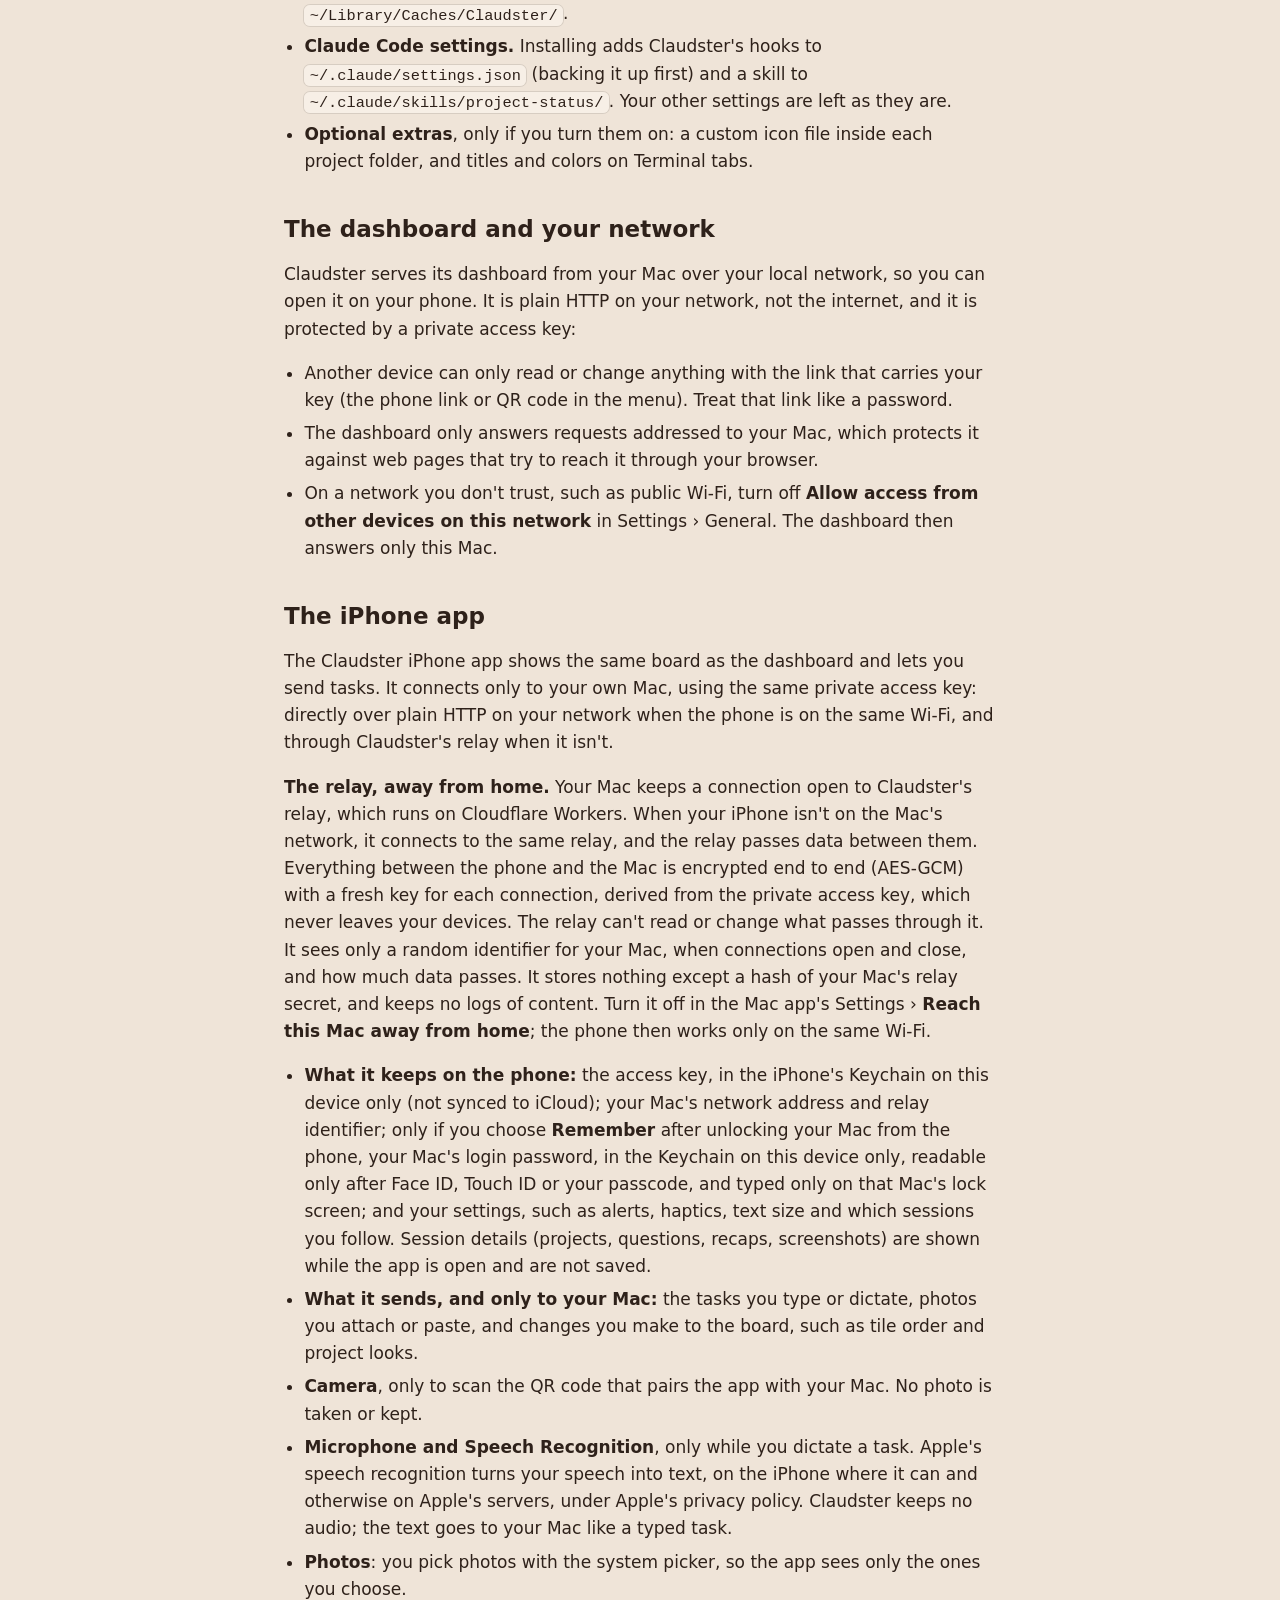
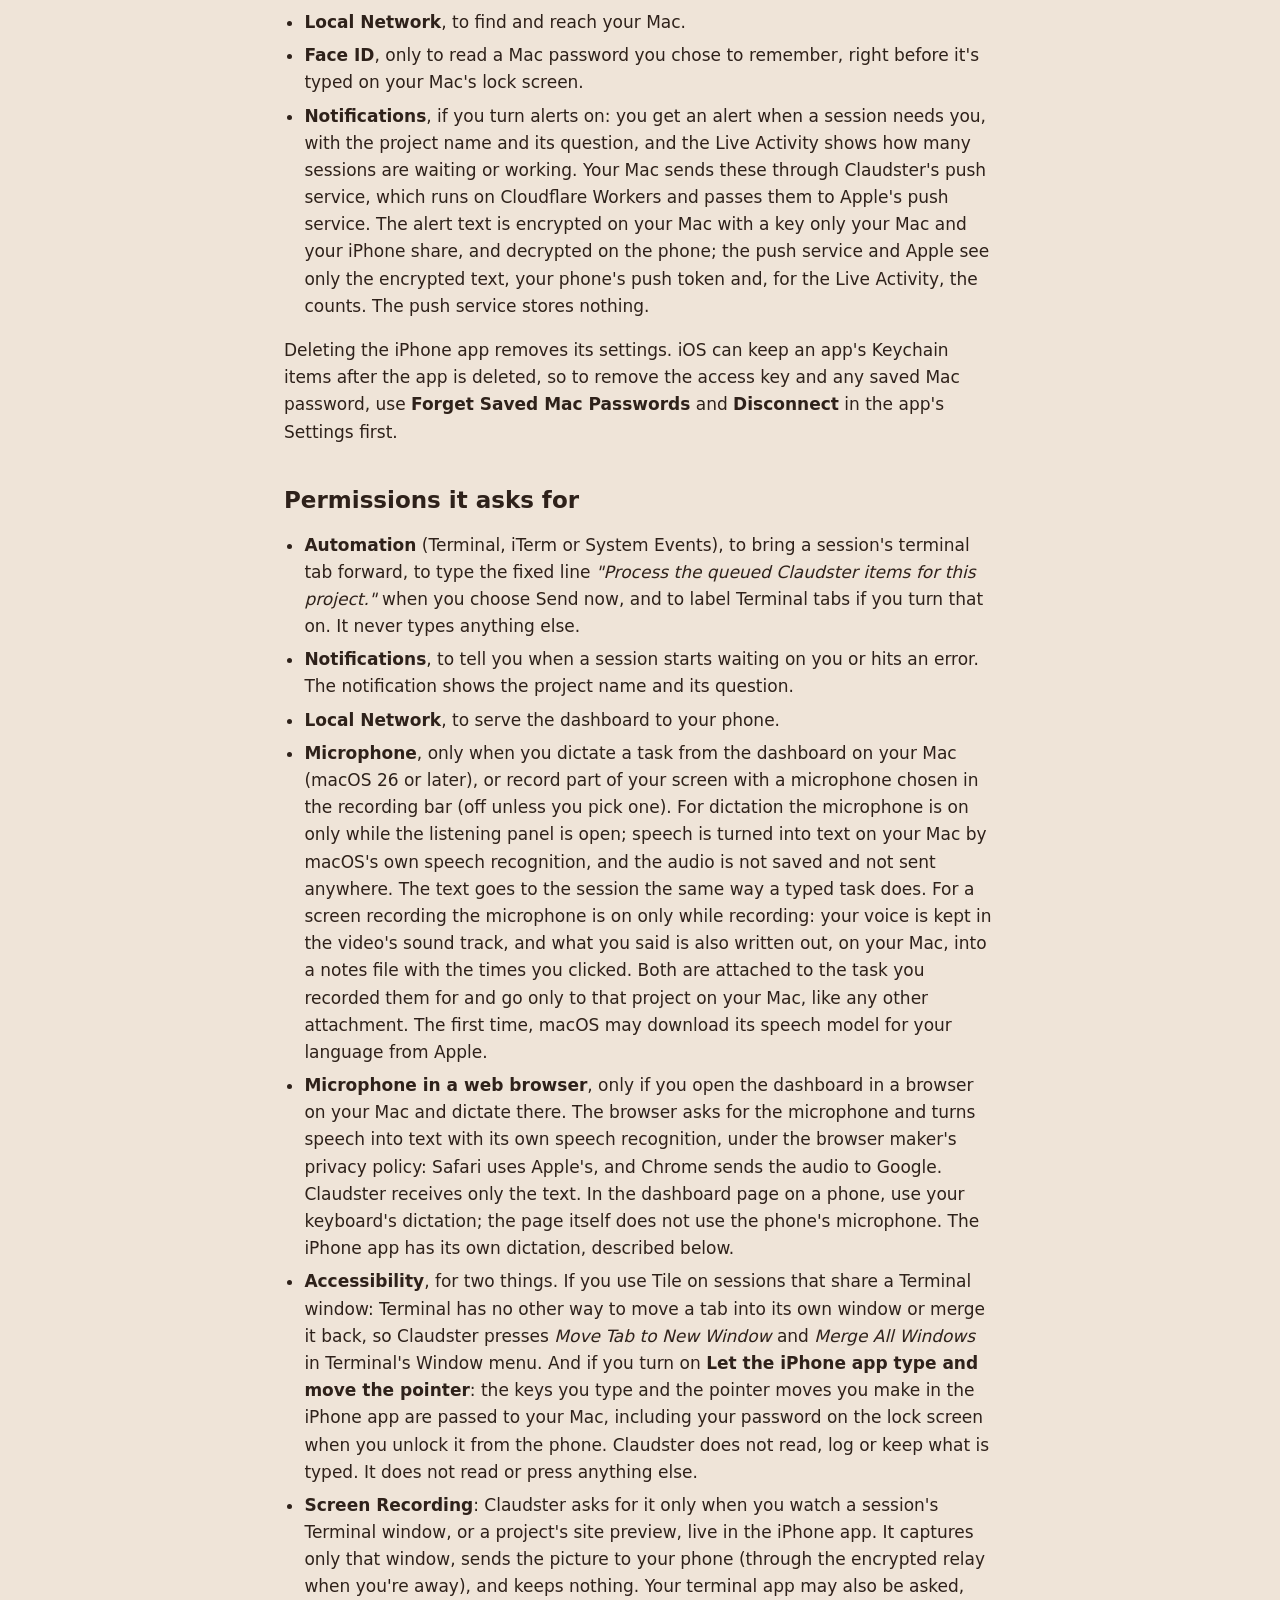
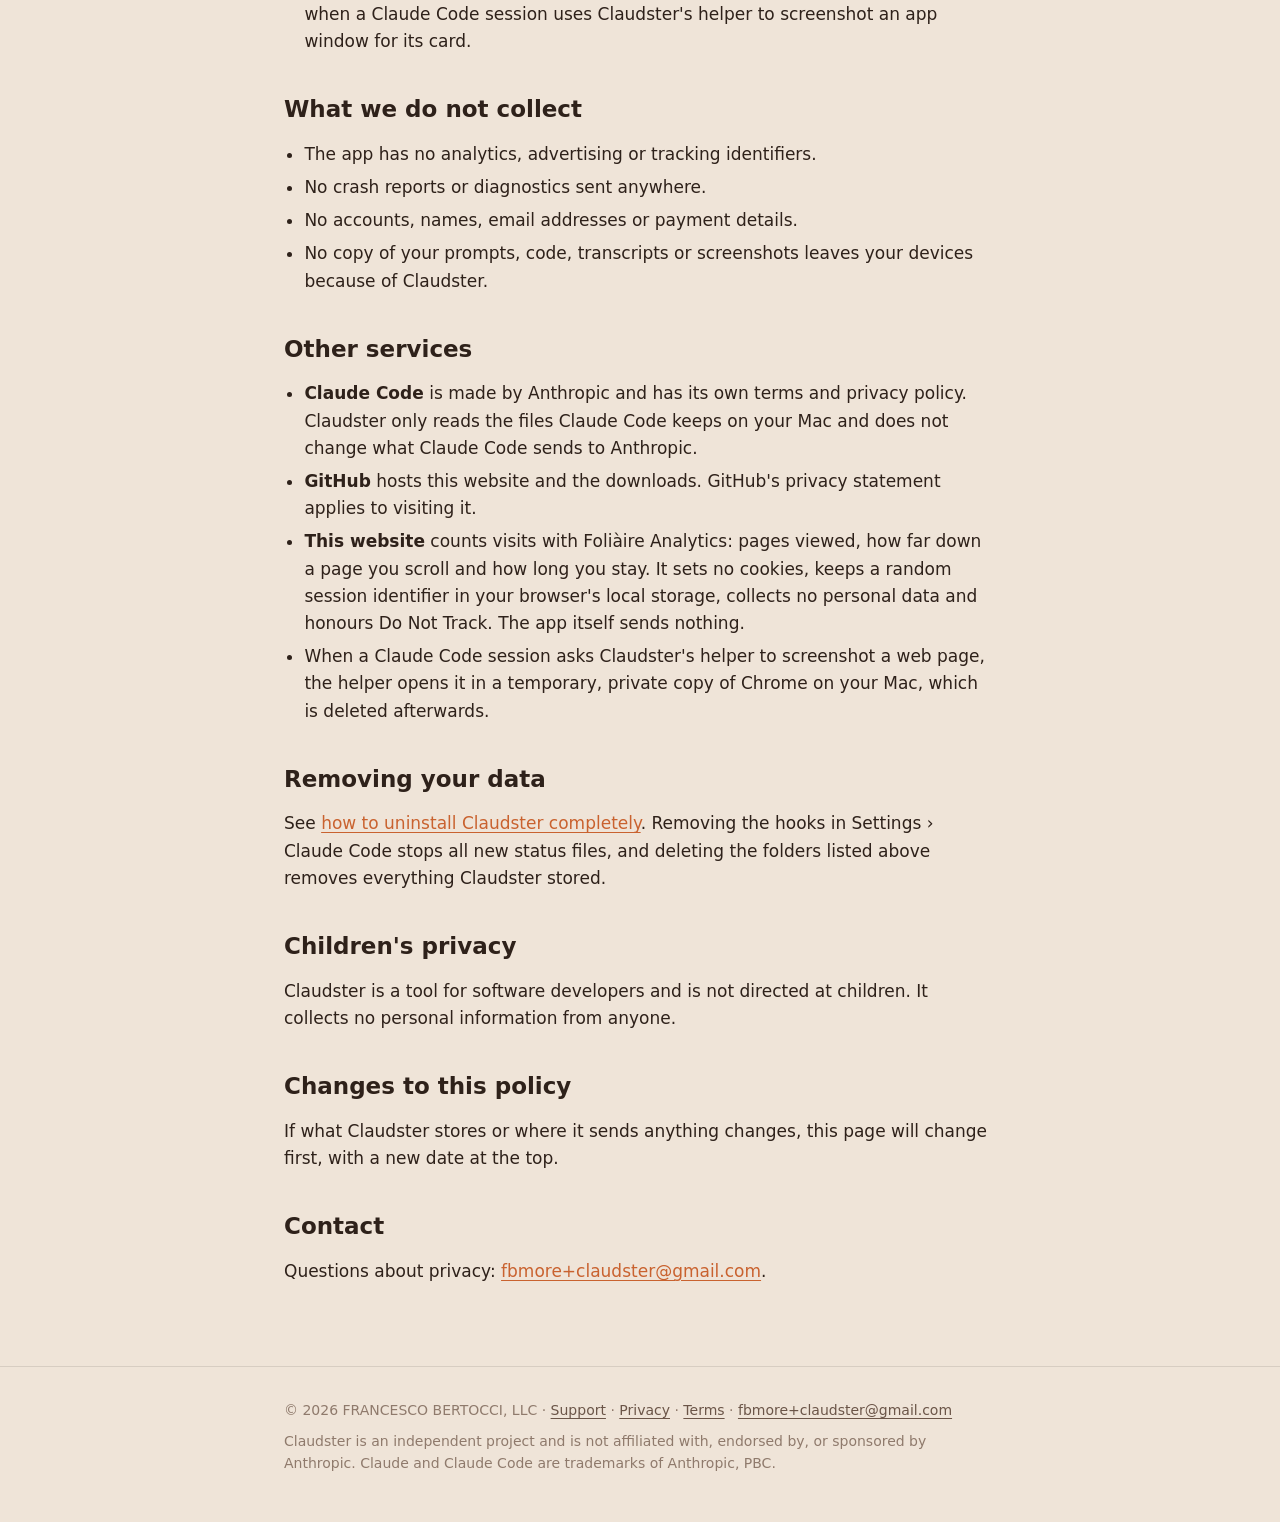
==== commit 0b24cc35: "Privacy, home, support: the relay away from home, the push service, the saved Mac password and Face " ====
--- a/privacy.html
+++ b/privacy.html
@@ -30,7 +30,7 @@
 
     <h1>Privacy Policy</h1>
     <p class="updated">Last updated November 11, 2026</p>
-    <p class="lead">Claudster runs on your Mac and, if you use it, on your iPhone, which talks only to your own Mac. It has no account, no servers of ours, and no analytics. Nothing it handles is sent to us, ever.</p>
+    <p class="lead">Claudster runs on your Mac and, if you use it, on your iPhone, which talks only to your own Mac. It has no account and no analytics. Away from home the iPhone reaches your Mac through Claudster's relay, end-to-end encrypted, so the relay can't read what passes through it. Nothing it handles is sent to us, ever.</p>
 
     <div class="summary">
       <strong>In short</strong>
@@ -76,17 +76,19 @@
     </ul>
 
     <h2>The iPhone app</h2>
-    <p>The Claudster iPhone app shows the same board as the dashboard and lets you send tasks. It connects only to your own Mac on the same network, using the same private access key, over plain HTTP on your network (not the internet).</p>
+    <p>The Claudster iPhone app shows the same board as the dashboard and lets you send tasks. It connects only to your own Mac, using the same private access key: directly over plain HTTP on your network when the phone is on the same Wi-Fi, and through Claudster's relay when it isn't.</p>
+    <p><strong>The relay, away from home.</strong> Your Mac keeps a connection open to Claudster's relay, which runs on Cloudflare Workers. When your iPhone isn't on the Mac's network, it connects to the same relay, and the relay passes data between them. Everything between the phone and the Mac is encrypted end to end (AES-GCM) with a fresh key for each connection, derived from the private access key, which never leaves your devices. The relay can't read or change what passes through it. It sees only a random identifier for your Mac, when connections open and close, and how much data passes. It stores nothing except a hash of your Mac's relay secret, and keeps no logs of content. Turn it off in the Mac app's Settings › <strong>Reach this Mac away from home</strong>; the phone then works only on the same Wi-Fi.</p>
     <ul>
-      <li><strong>What it keeps on the phone:</strong> the access key, in the iPhone's Keychain on this device only (not synced to iCloud); your Mac's network address; and your settings, such as alerts, haptics, text size and which sessions you follow. Session details (projects, questions, recaps, screenshots) are shown while the app is open and are not saved.</li>
+      <li><strong>What it keeps on the phone:</strong> the access key, in the iPhone's Keychain on this device only (not synced to iCloud); your Mac's network address and relay identifier; only if you choose <strong>Remember</strong> after unlocking your Mac from the phone, your Mac's login password, in the Keychain on this device only, readable only after Face ID, Touch ID or your passcode, and typed only on that Mac's lock screen; and your settings, such as alerts, haptics, text size and which sessions you follow. Session details (projects, questions, recaps, screenshots) are shown while the app is open and are not saved.</li>
       <li><strong>What it sends, and only to your Mac:</strong> the tasks you type or dictate, photos you attach or paste, and changes you make to the board, such as tile order and project looks.</li>
       <li><strong>Camera</strong>, only to scan the QR code that pairs the app with your Mac. No photo is taken or kept.</li>
       <li><strong>Microphone and Speech Recognition</strong>, only while you dictate a task. Apple's speech recognition turns your speech into text, on the iPhone where it can and otherwise on Apple's servers, under Apple's privacy policy. Claudster keeps no audio; the text goes to your Mac like a typed task.</li>
       <li><strong>Photos</strong>: you pick photos with the system picker, so the app sees only the ones you choose.</li>
       <li><strong>Local Network</strong>, to find and reach your Mac.</li>
-      <li><strong>Notifications</strong>, if you turn alerts on: the iPhone shows a local alert when a session needs you, with the project name and its question. Nothing goes through a server; the app checks your Mac in the background from time to time.</li>
+      <li><strong>Face ID</strong>, only to read a Mac password you chose to remember, right before it's typed on your Mac's lock screen.</li>
+      <li><strong>Notifications</strong>, if you turn alerts on: you get an alert when a session needs you, with the project name and its question, and the Live Activity shows how many sessions are waiting or working. Your Mac sends these through Claudster's push service, which runs on Cloudflare Workers and passes them to Apple's push service. The alert text is encrypted on your Mac with a key only your Mac and your iPhone share, and decrypted on the phone; the push service and Apple see only the encrypted text, your phone's push token and, for the Live Activity, the counts. The push service stores nothing.</li>
     </ul>
-    <p>Deleting the iPhone app removes everything it kept on the phone.</p>
+    <p>Deleting the iPhone app removes its settings. iOS can keep an app's Keychain items after the app is deleted, so to remove the access key and any saved Mac password, use <strong>Forget Saved Mac Passwords</strong> and <strong>Disconnect</strong> in the app's Settings first.</p>
 
     <h2>Permissions it asks for</h2>
     <ul>
@@ -95,8 +97,8 @@
       <li><strong>Local Network</strong>, to serve the dashboard to your phone.</li>
       <li><strong>Microphone</strong>, only when you dictate a task from the dashboard on your Mac (macOS 26 or later), or record part of your screen with a microphone chosen in the recording bar (off unless you pick one). For dictation the microphone is on only while the listening panel is open; speech is turned into text on your Mac by macOS's own speech recognition, and the audio is not saved and not sent anywhere. The text goes to the session the same way a typed task does. For a screen recording the microphone is on only while recording: your voice is kept in the video's sound track, and what you said is also written out, on your Mac, into a notes file with the times you clicked. Both are attached to the task you recorded them for and go only to that project on your Mac, like any other attachment. The first time, macOS may download its speech model for your language from Apple.</li>
       <li><strong>Microphone in a web browser</strong>, only if you open the dashboard in a browser on your Mac and dictate there. The browser asks for the microphone and turns speech into text with its own speech recognition, under the browser maker's privacy policy: Safari uses Apple's, and Chrome sends the audio to Google. Claudster receives only the text. In the dashboard page on a phone, use your keyboard's dictation; the page itself does not use the phone's microphone. The iPhone app has its own dictation, described below.</li>
-      <li><strong>Accessibility</strong>, only if you use Tile on sessions that share a Terminal window. Terminal has no other way to move a tab into its own window or merge it back, so Claudster presses <em>Move Tab to New Window</em> and <em>Merge All Windows</em> in Terminal's Window menu. It does not read or press anything else.</li>
-      <li><strong>Screen Recording</strong> is asked of your terminal app, not of Claudster, and only when a Claude Code session uses Claudster's helper to screenshot an app window for its card.</li>
+      <li><strong>Accessibility</strong>, for two things. If you use Tile on sessions that share a Terminal window: Terminal has no other way to move a tab into its own window or merge it back, so Claudster presses <em>Move Tab to New Window</em> and <em>Merge All Windows</em> in Terminal's Window menu. And if you turn on <strong>Let the iPhone app type and move the pointer</strong>: the keys you type and the pointer moves you make in the iPhone app are passed to your Mac, including your password on the lock screen when you unlock it from the phone. Claudster does not read, log or keep what is typed. It does not read or press anything else.</li>
+      <li><strong>Screen Recording</strong>: Claudster asks for it only when you watch a session's Terminal window, or a project's site preview, live in the iPhone app. It captures only that window, sends the picture to your phone (through the encrypted relay when you're away), and keeps nothing. Your terminal app may also be asked, when a Claude Code session uses Claudster's helper to screenshot an app window for its card.</li>
     </ul>
 
     <h2>What we do not collect</h2>
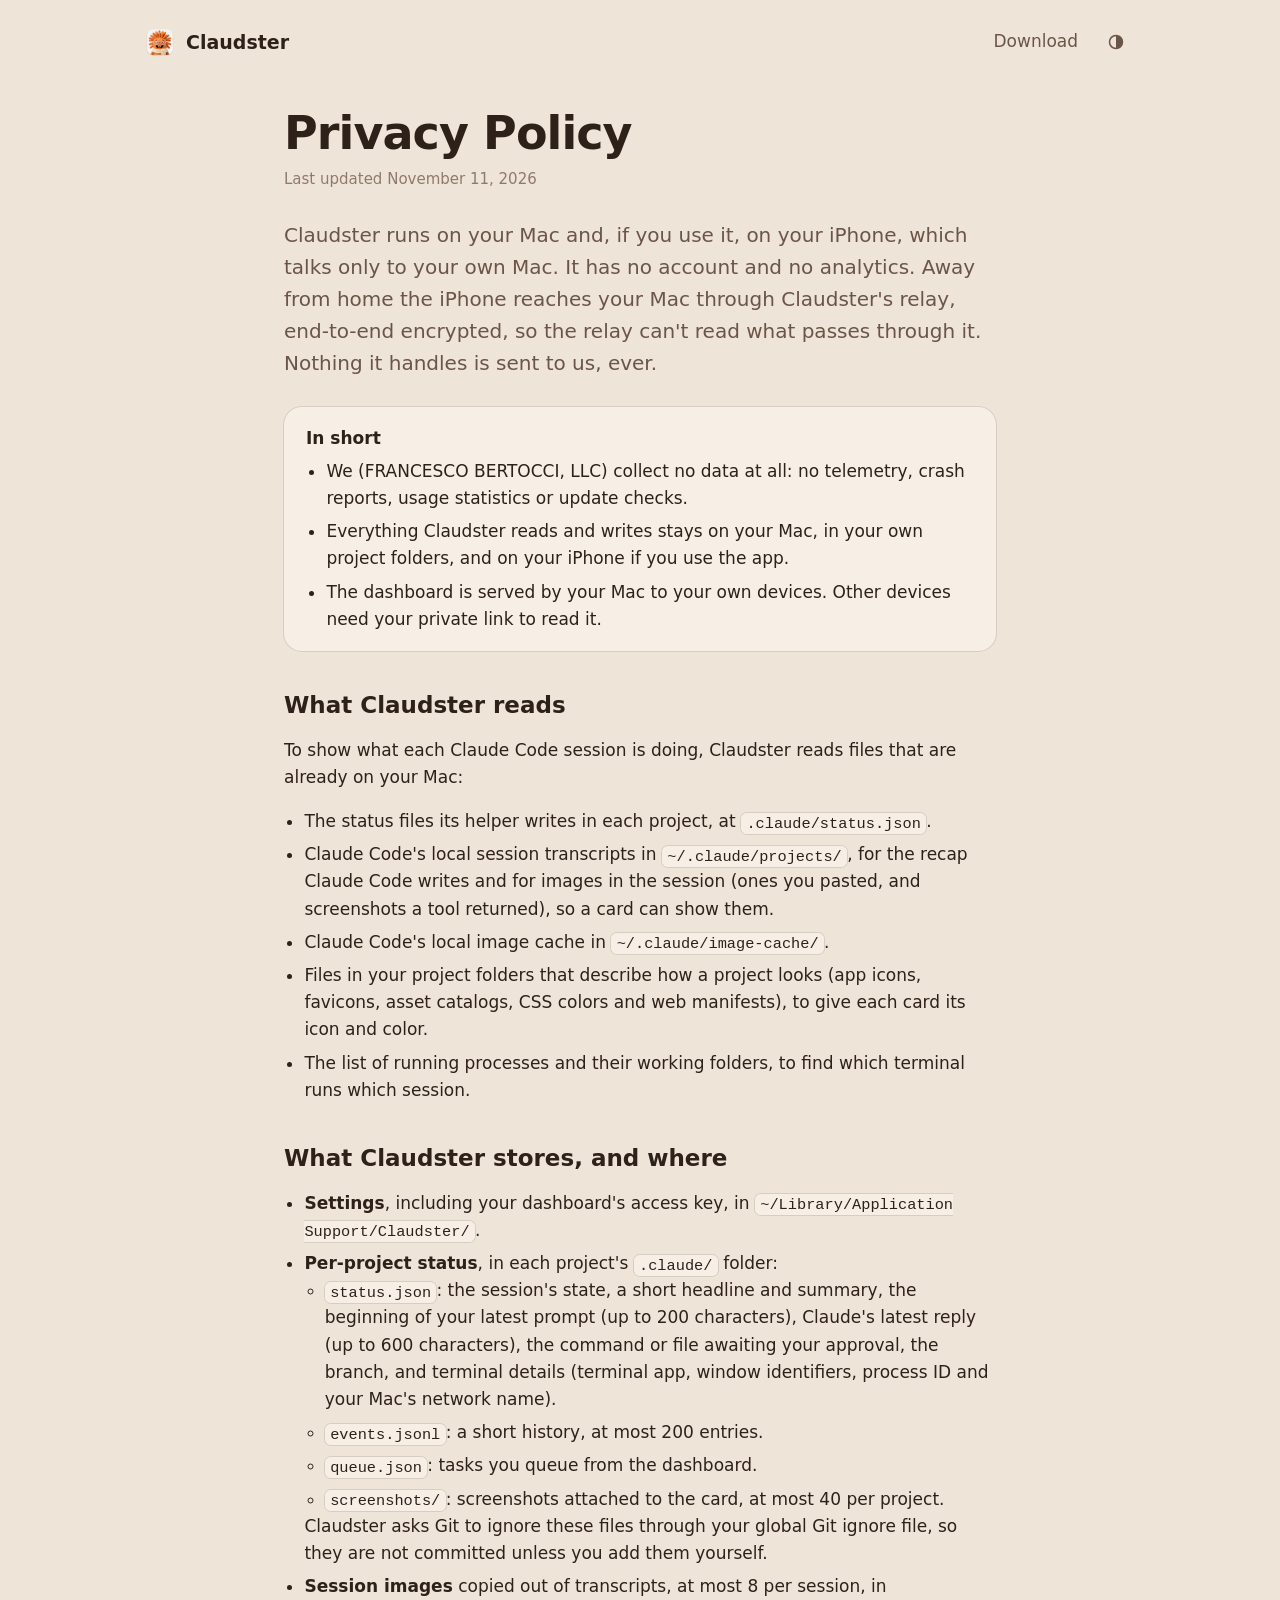
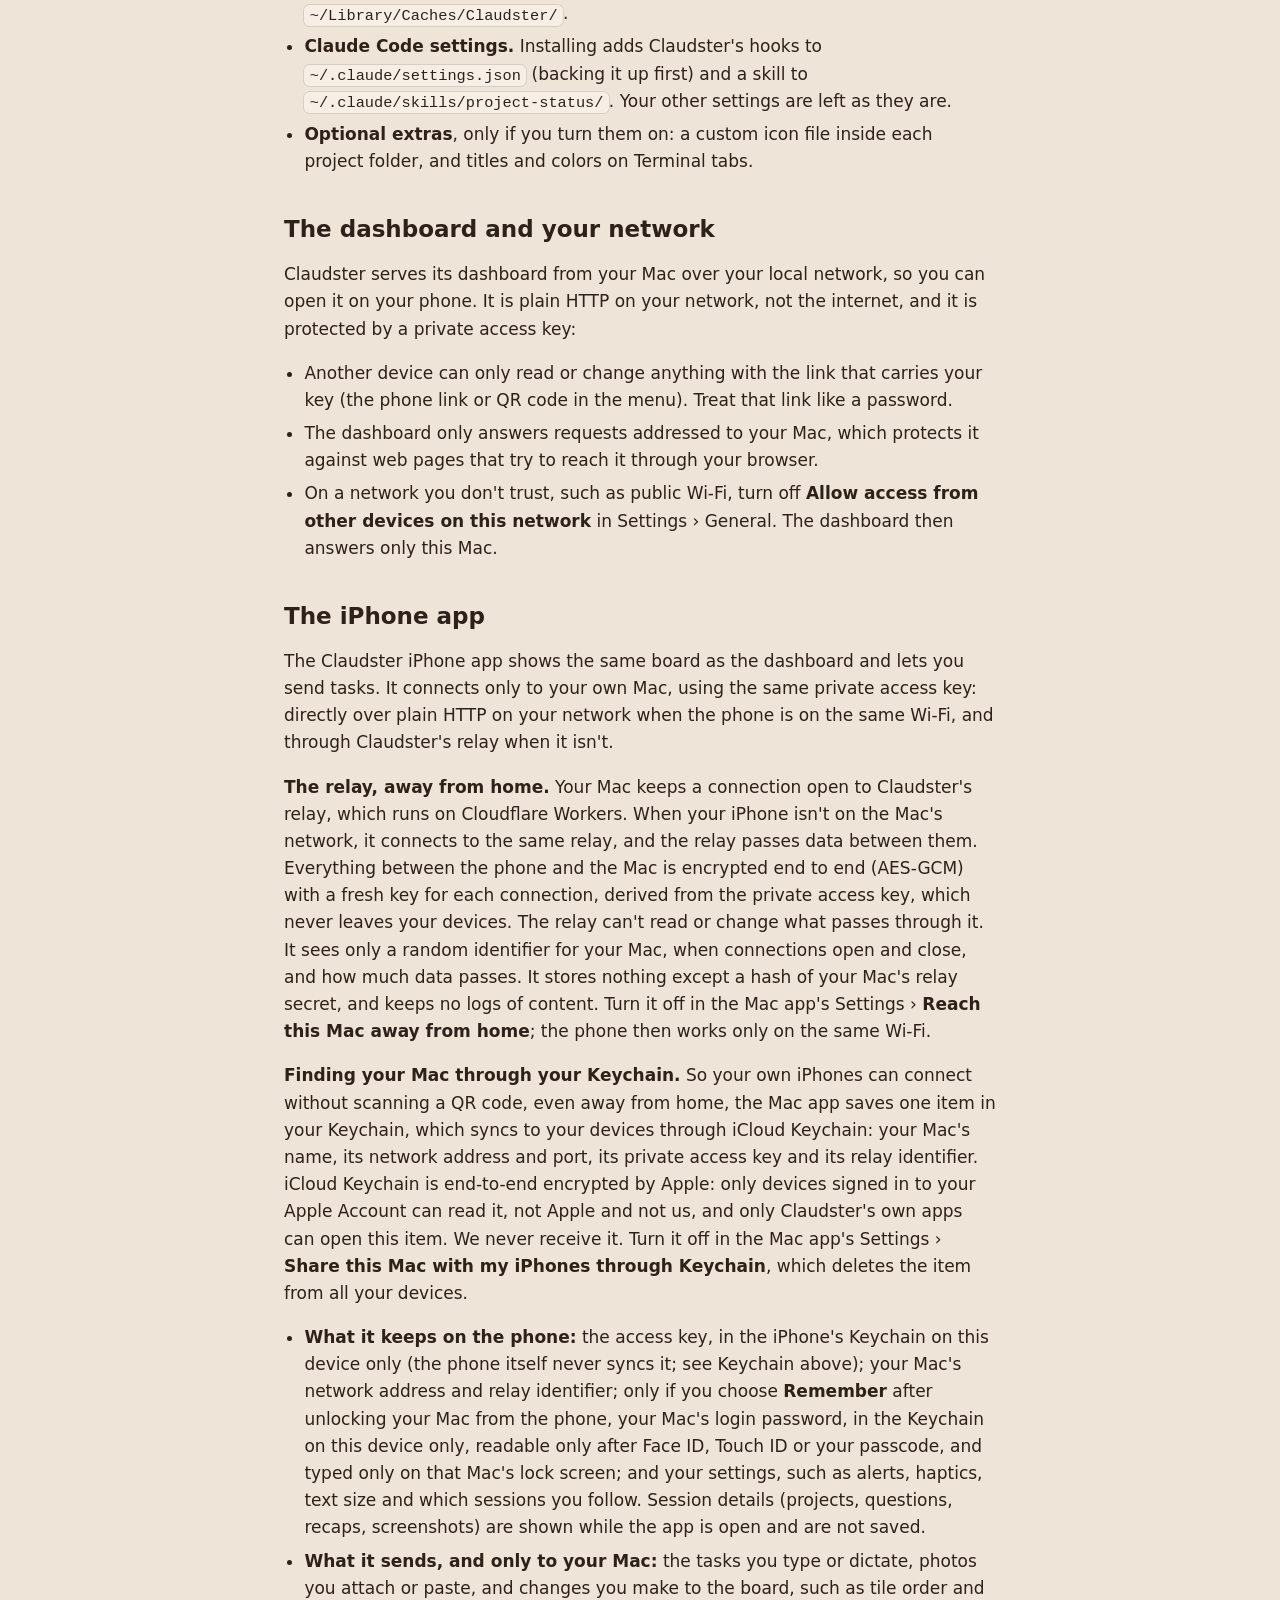
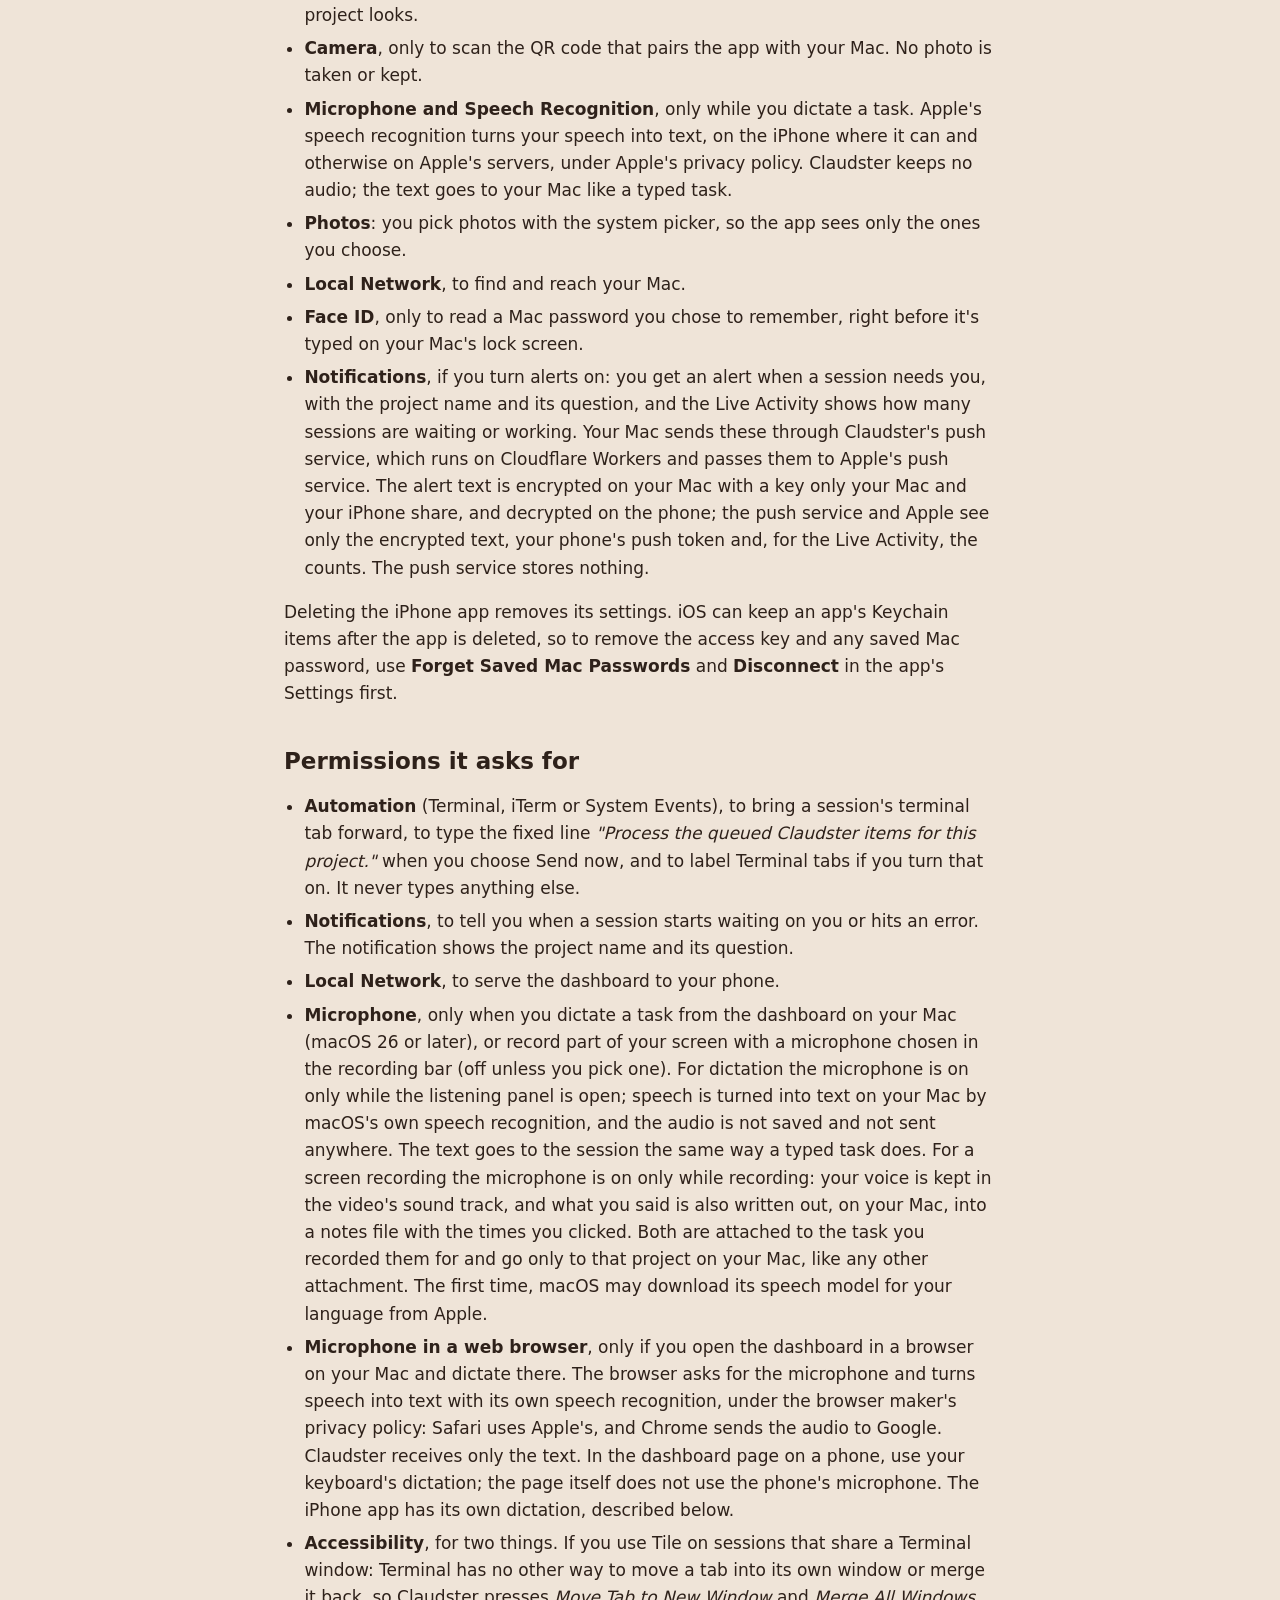
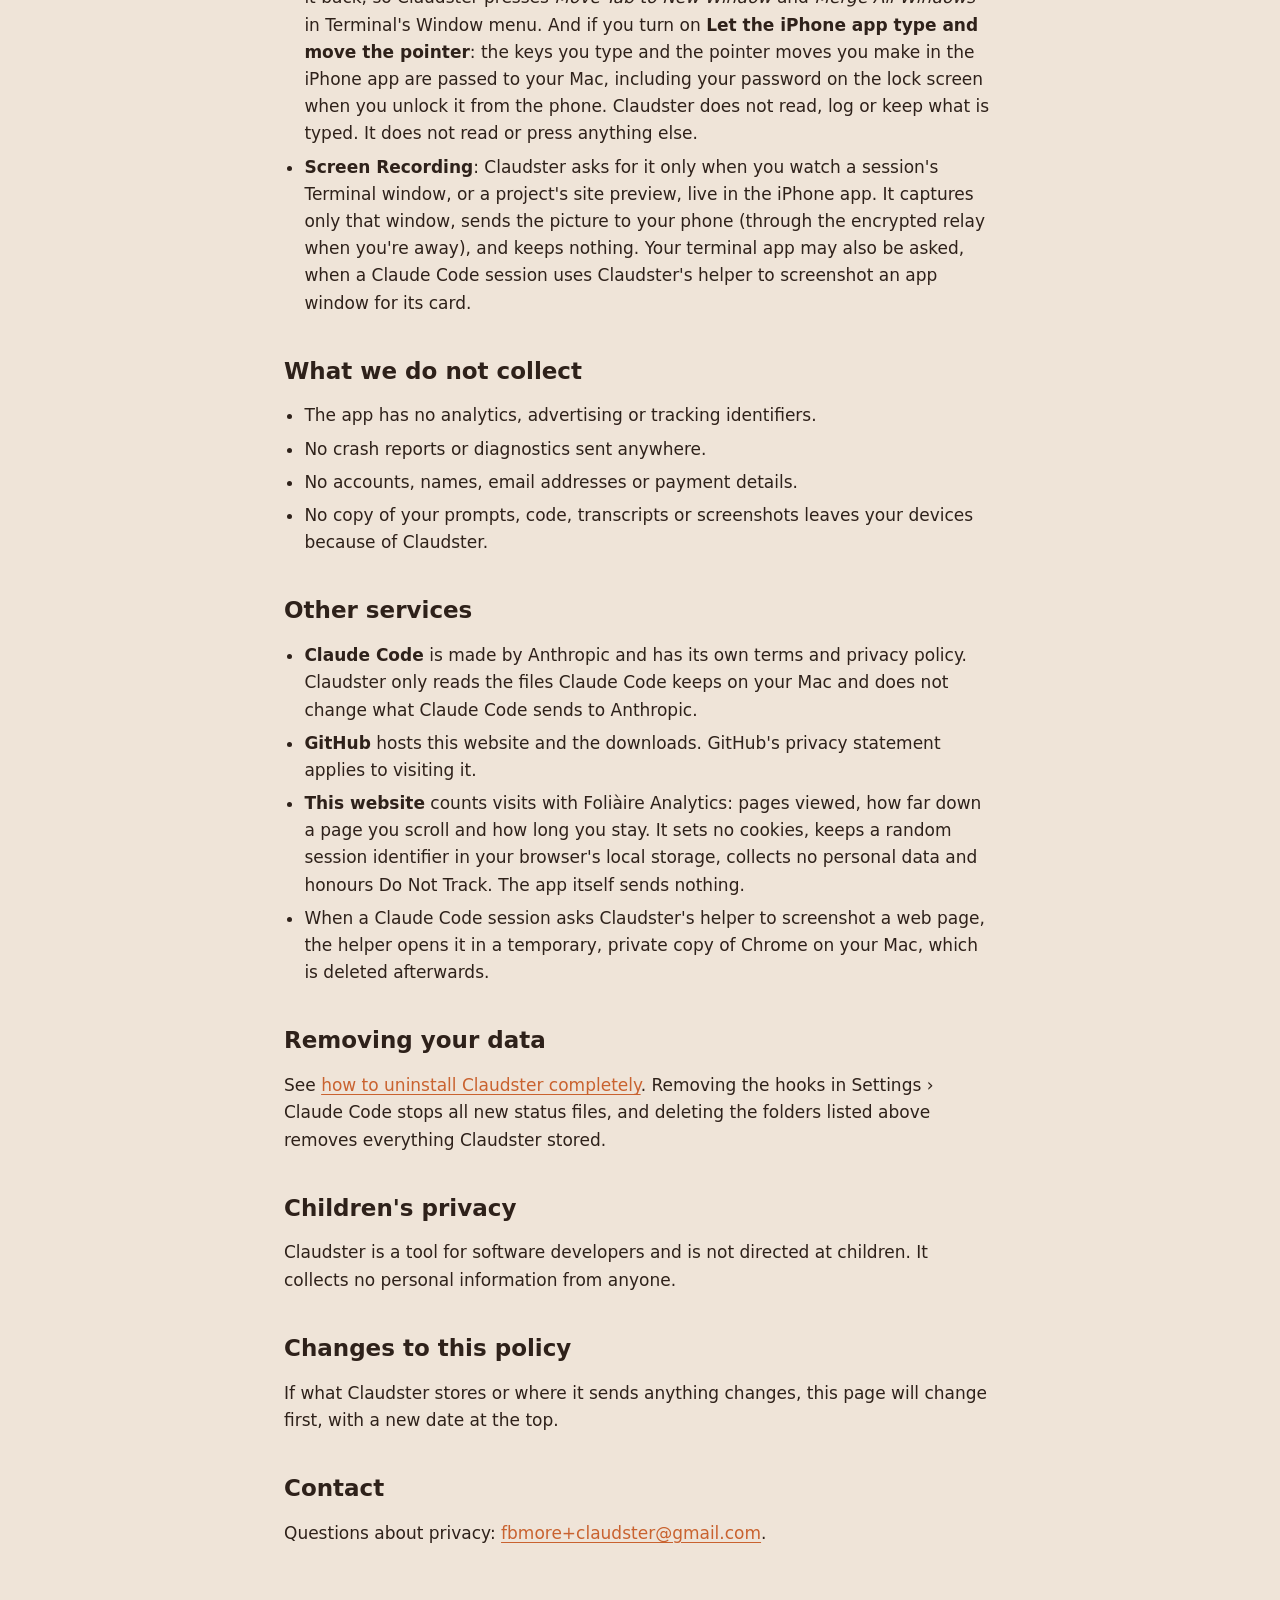
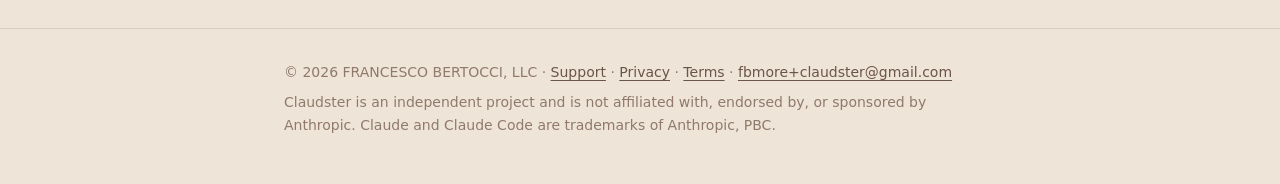
==== commit 95829de0: "Privacy and support: the Mac shares itself with your iPhones through Keychain Co-Authored-By: Claude" ====
--- a/privacy.html
+++ b/privacy.html
@@ -78,8 +78,9 @@
     <h2>The iPhone app</h2>
     <p>The Claudster iPhone app shows the same board as the dashboard and lets you send tasks. It connects only to your own Mac, using the same private access key: directly over plain HTTP on your network when the phone is on the same Wi-Fi, and through Claudster's relay when it isn't.</p>
     <p><strong>The relay, away from home.</strong> Your Mac keeps a connection open to Claudster's relay, which runs on Cloudflare Workers. When your iPhone isn't on the Mac's network, it connects to the same relay, and the relay passes data between them. Everything between the phone and the Mac is encrypted end to end (AES-GCM) with a fresh key for each connection, derived from the private access key, which never leaves your devices. The relay can't read or change what passes through it. It sees only a random identifier for your Mac, when connections open and close, and how much data passes. It stores nothing except a hash of your Mac's relay secret, and keeps no logs of content. Turn it off in the Mac app's Settings › <strong>Reach this Mac away from home</strong>; the phone then works only on the same Wi-Fi.</p>
+    <p><strong>Finding your Mac through your Keychain.</strong> So your own iPhones can connect without scanning a QR code, even away from home, the Mac app saves one item in your Keychain, which syncs to your devices through iCloud Keychain: your Mac's name, its network address and port, its private access key and its relay identifier. iCloud Keychain is end-to-end encrypted by Apple: only devices signed in to your Apple Account can read it, not Apple and not us, and only Claudster's own apps can open this item. We never receive it. Turn it off in the Mac app's Settings › <strong>Share this Mac with my iPhones through Keychain</strong>, which deletes the item from all your devices.</p>
     <ul>
-      <li><strong>What it keeps on the phone:</strong> the access key, in the iPhone's Keychain on this device only (not synced to iCloud); your Mac's network address and relay identifier; only if you choose <strong>Remember</strong> after unlocking your Mac from the phone, your Mac's login password, in the Keychain on this device only, readable only after Face ID, Touch ID or your passcode, and typed only on that Mac's lock screen; and your settings, such as alerts, haptics, text size and which sessions you follow. Session details (projects, questions, recaps, screenshots) are shown while the app is open and are not saved.</li>
+      <li><strong>What it keeps on the phone:</strong> the access key, in the iPhone's Keychain on this device only (the phone itself never syncs it; see Keychain above); your Mac's network address and relay identifier; only if you choose <strong>Remember</strong> after unlocking your Mac from the phone, your Mac's login password, in the Keychain on this device only, readable only after Face ID, Touch ID or your passcode, and typed only on that Mac's lock screen; and your settings, such as alerts, haptics, text size and which sessions you follow. Session details (projects, questions, recaps, screenshots) are shown while the app is open and are not saved.</li>
       <li><strong>What it sends, and only to your Mac:</strong> the tasks you type or dictate, photos you attach or paste, and changes you make to the board, such as tile order and project looks.</li>
       <li><strong>Camera</strong>, only to scan the QR code that pairs the app with your Mac. No photo is taken or kept.</li>
       <li><strong>Microphone and Speech Recognition</strong>, only while you dictate a task. Apple's speech recognition turns your speech into text, on the iPhone where it can and otherwise on Apple's servers, under Apple's privacy policy. Claudster keeps no audio; the text goes to your Mac like a typed task.</li>
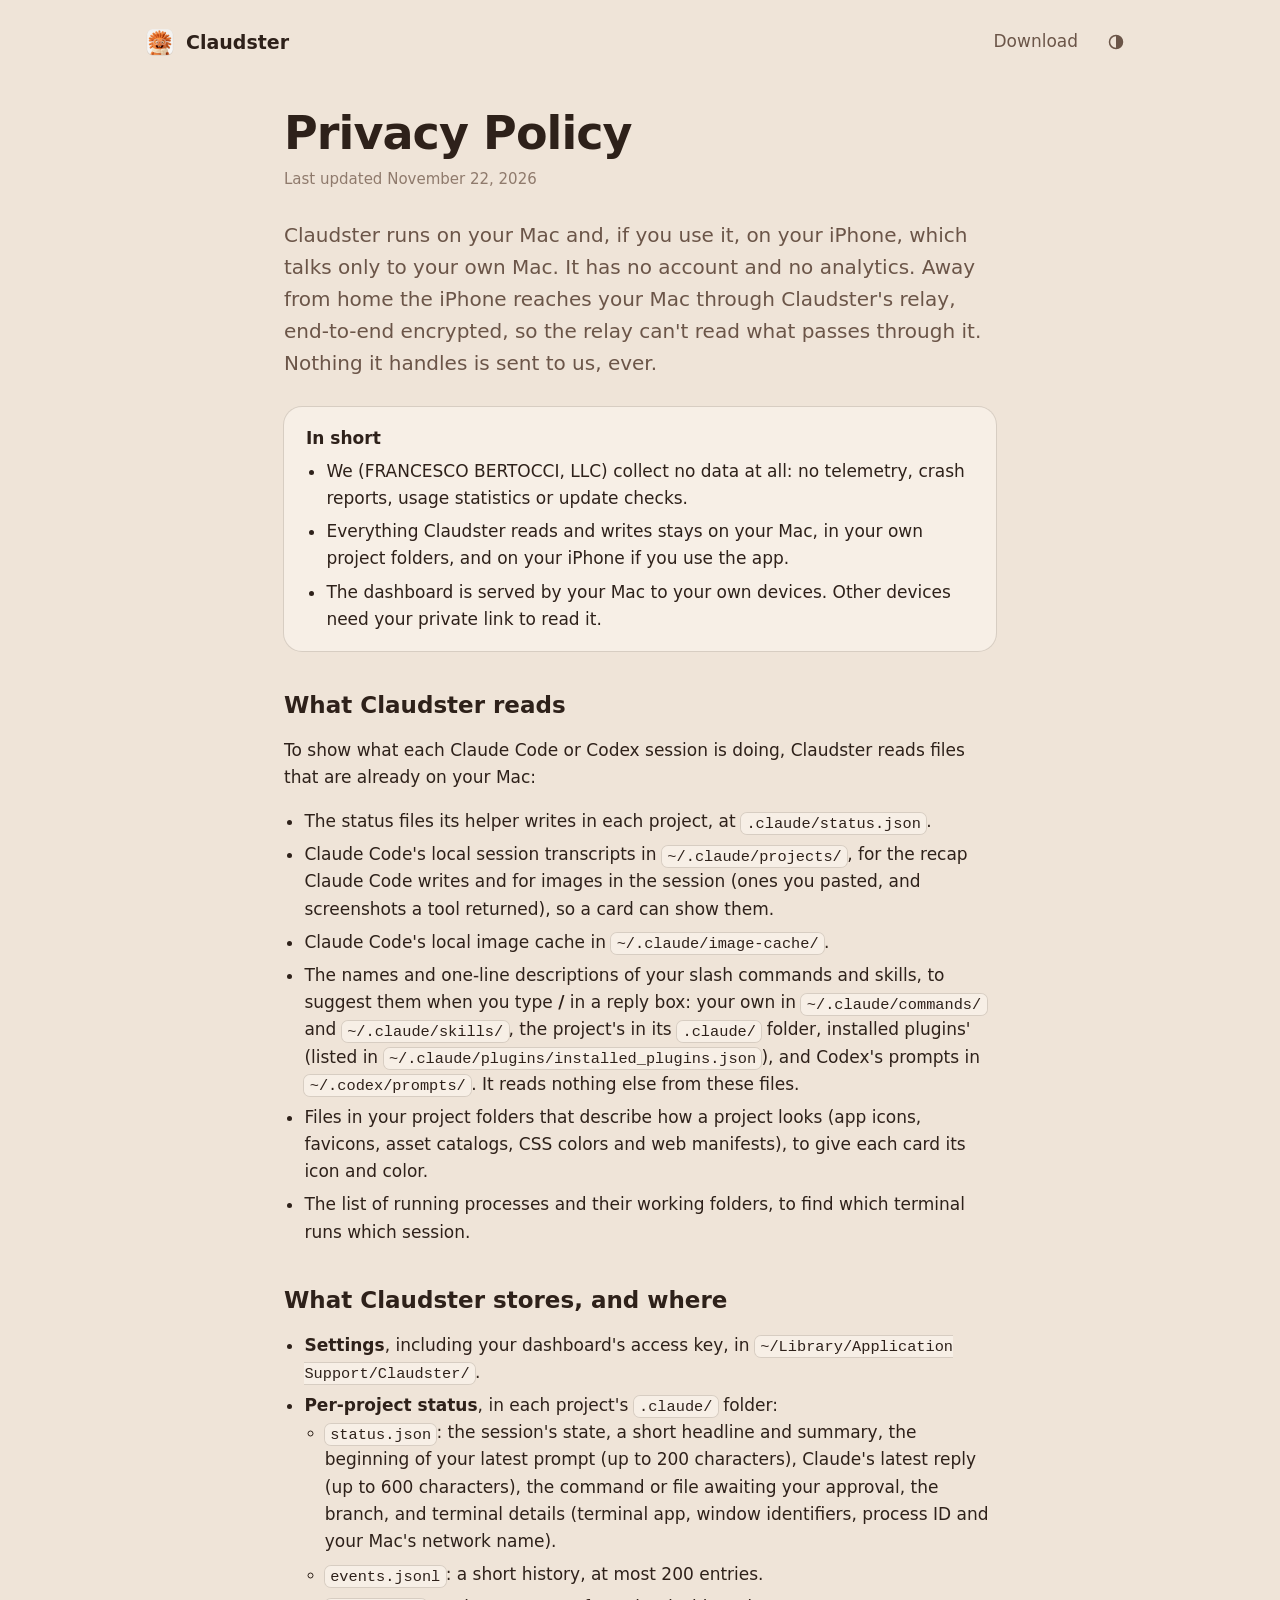
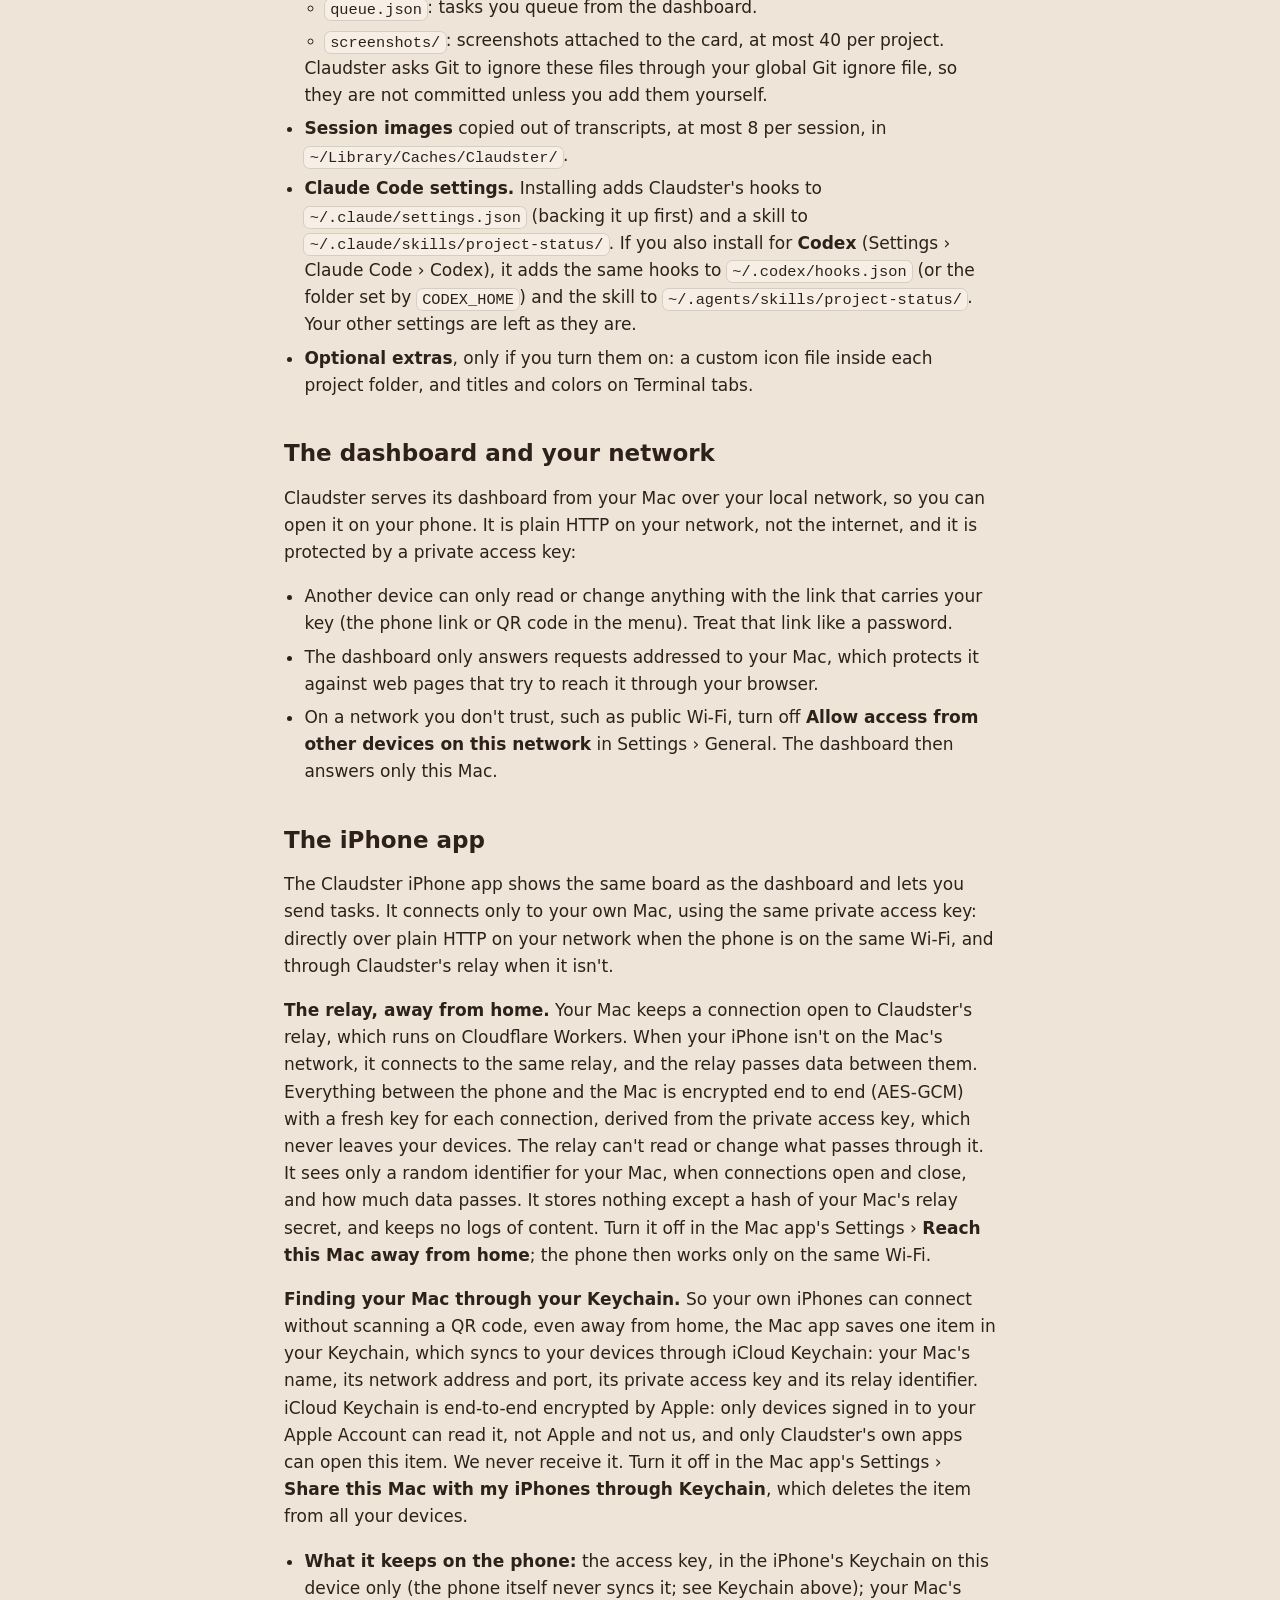
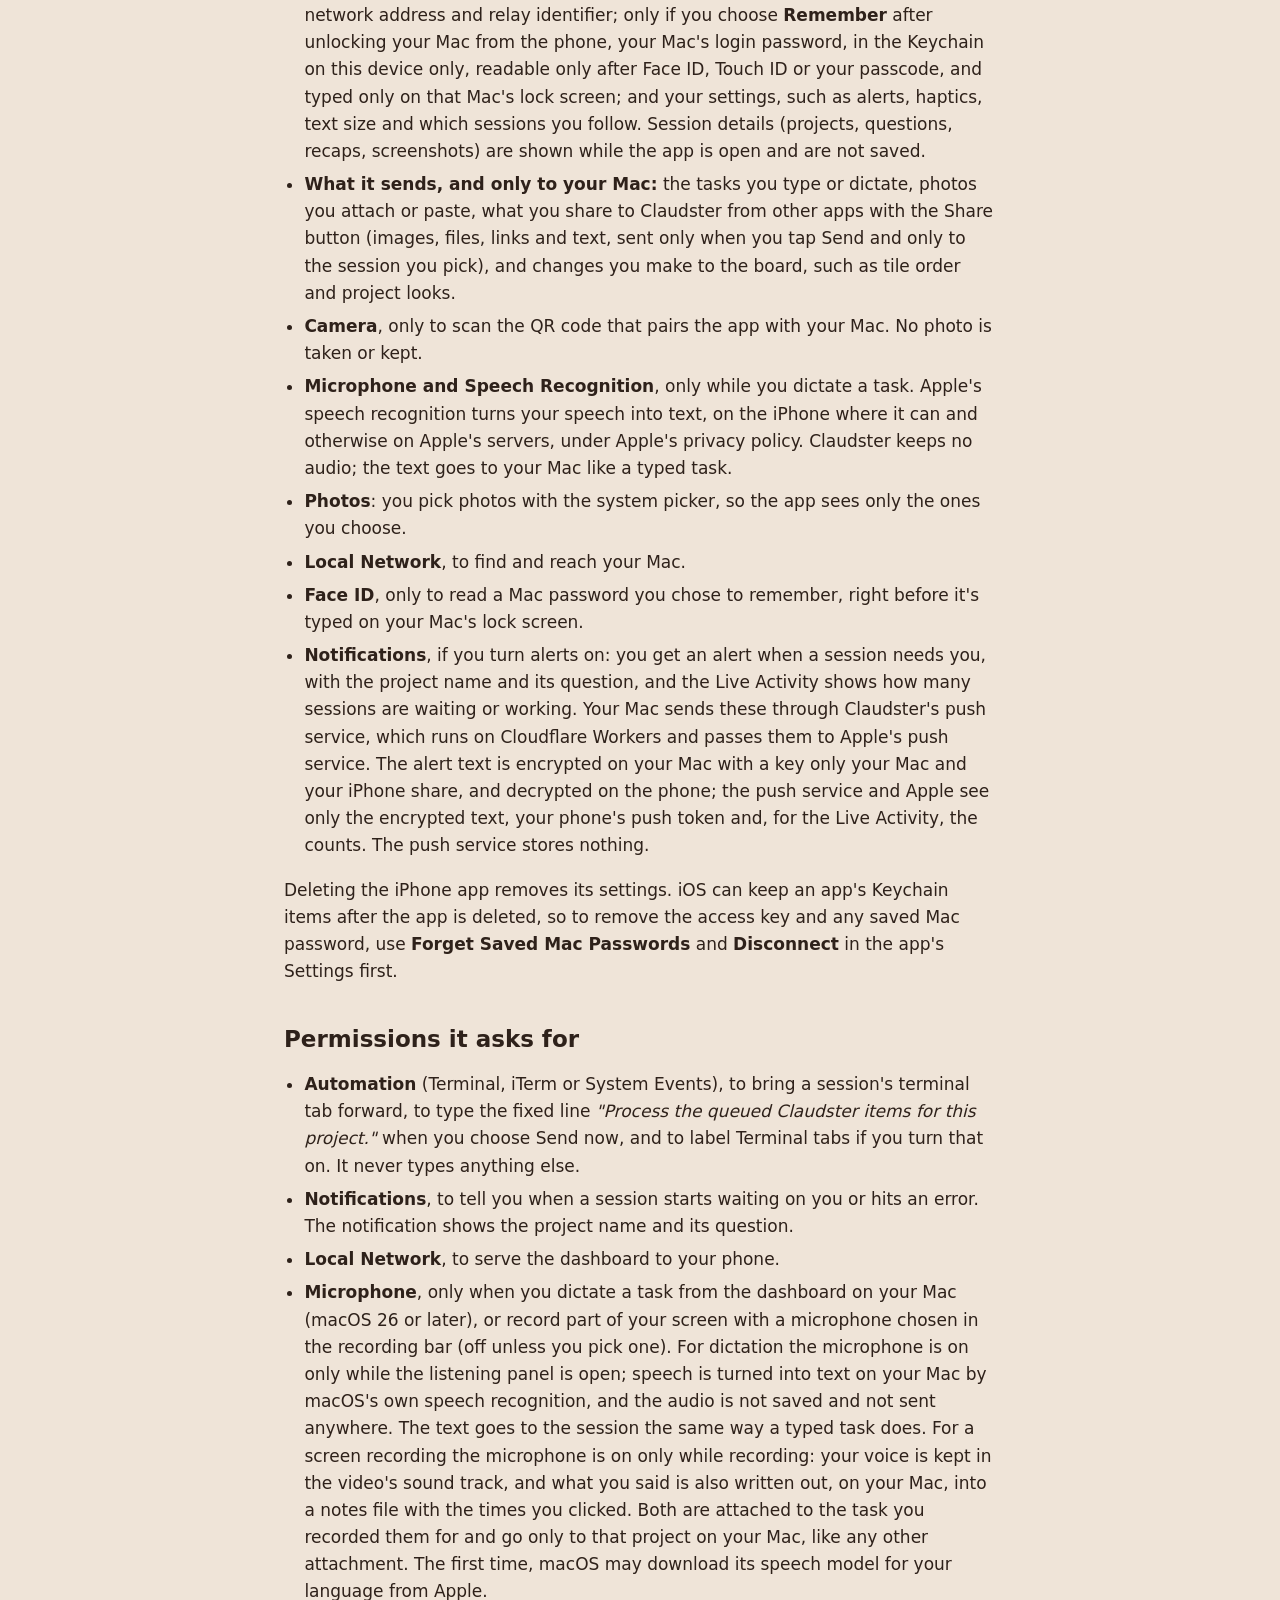
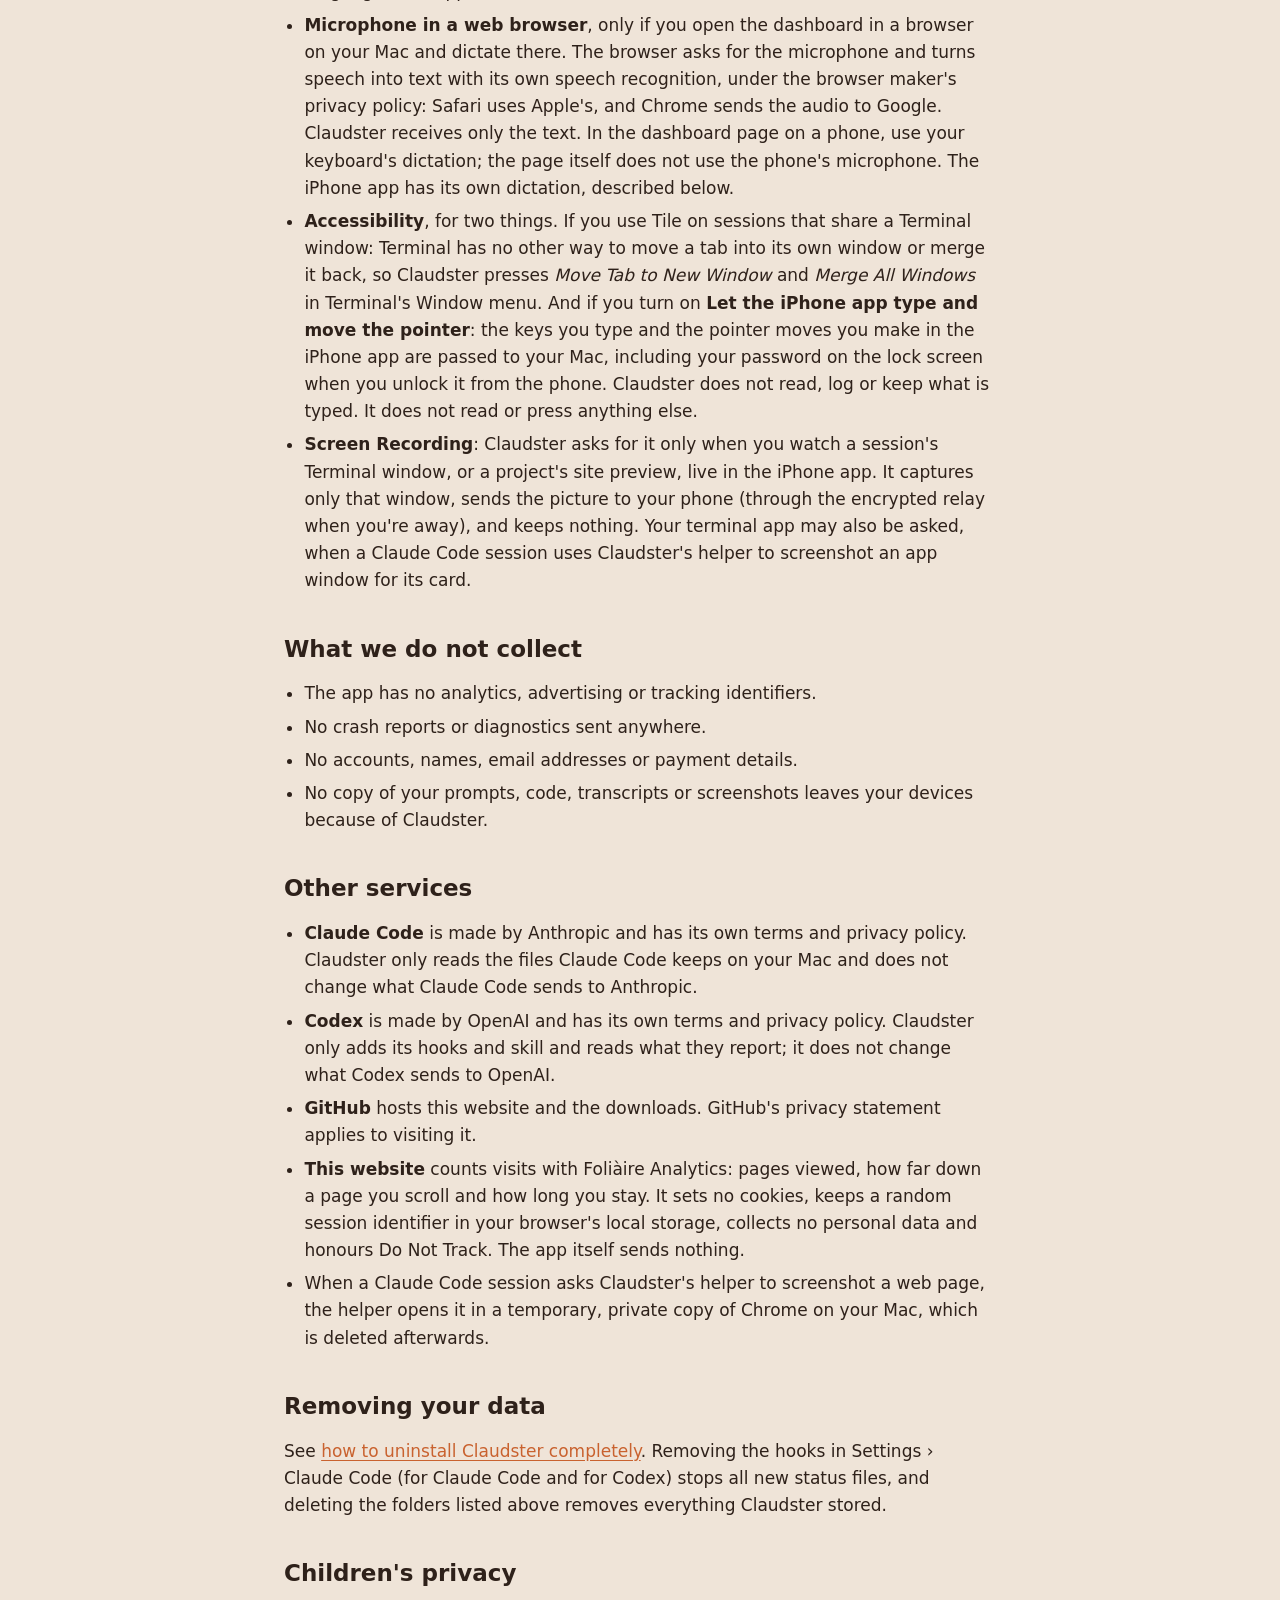
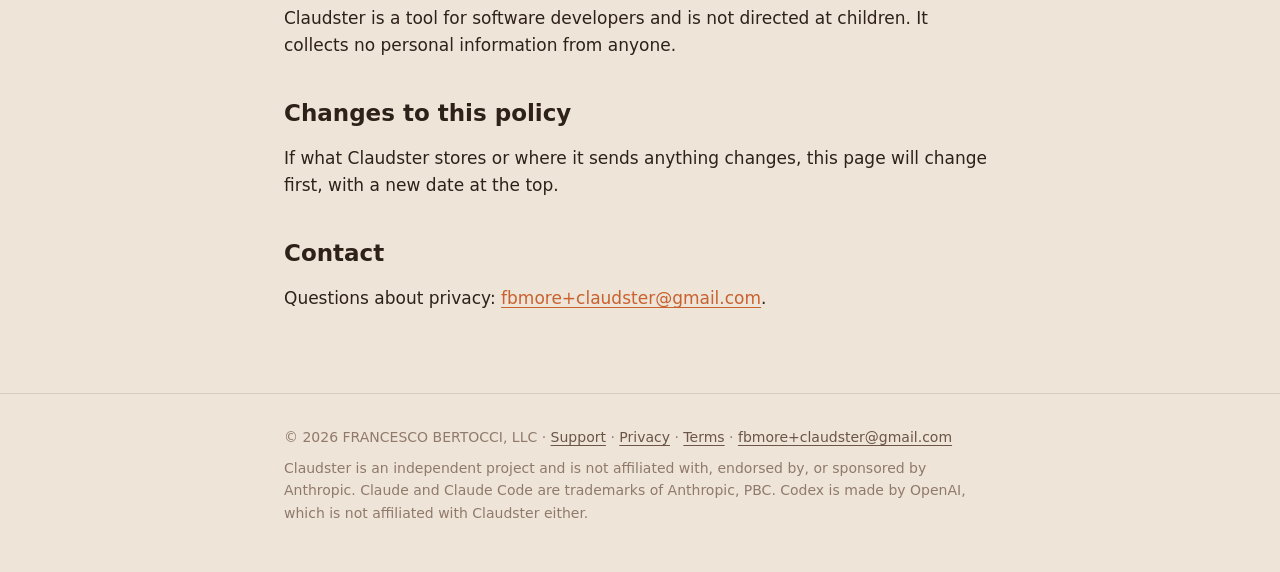
==== commit 38d3d367: "Site catches up with Codex, Ask all, the iPhone share sheet, slash commands, previews and mark-up Pr" ====
--- a/privacy.html
+++ b/privacy.html
@@ -29,7 +29,7 @@
   <div class="wrap">
 
     <h1>Privacy Policy</h1>
-    <p class="updated">Last updated November 11, 2026</p>
+    <p class="updated">Last updated November 22, 2026</p>
     <p class="lead">Claudster runs on your Mac and, if you use it, on your iPhone, which talks only to your own Mac. It has no account and no analytics. Away from home the iPhone reaches your Mac through Claudster's relay, end-to-end encrypted, so the relay can't read what passes through it. Nothing it handles is sent to us, ever.</p>
 
     <div class="summary">
@@ -42,11 +42,12 @@
     </div>
 
     <h2>What Claudster reads</h2>
-    <p>To show what each Claude Code session is doing, Claudster reads files that are already on your Mac:</p>
+    <p>To show what each Claude Code or Codex session is doing, Claudster reads files that are already on your Mac:</p>
     <ul>
       <li>The status files its helper writes in each project, at <code>.claude/status.json</code>.</li>
       <li>Claude Code's local session transcripts in <code>~/.claude/projects/</code>, for the recap Claude Code writes and for images in the session (ones you pasted, and screenshots a tool returned), so a card can show them.</li>
       <li>Claude Code's local image cache in <code>~/.claude/image-cache/</code>.</li>
+      <li>The names and one-line descriptions of your slash commands and skills, to suggest them when you type <strong>/</strong> in a reply box: your own in <code>~/.claude/commands/</code> and <code>~/.claude/skills/</code>, the project's in its <code>.claude/</code> folder, installed plugins' (listed in <code>~/.claude/plugins/installed_plugins.json</code>), and Codex's prompts in <code>~/.codex/prompts/</code>. It reads nothing else from these files.</li>
       <li>Files in your project folders that describe how a project looks (app icons, favicons, asset catalogs, CSS colors and web manifests), to give each card its icon and color.</li>
       <li>The list of running processes and their working folders, to find which terminal runs which session.</li>
     </ul>
@@ -63,7 +64,7 @@
         </ul>
         Claudster asks Git to ignore these files through your global Git ignore file, so they are not committed unless you add them yourself.</li>
       <li><strong>Session images</strong> copied out of transcripts, at most 8 per session, in <code>~/Library/Caches/Claudster/</code>.</li>
-      <li><strong>Claude Code settings.</strong> Installing adds Claudster's hooks to <code>~/.claude/settings.json</code> (backing it up first) and a skill to <code>~/.claude/skills/project-status/</code>. Your other settings are left as they are.</li>
+      <li><strong>Claude Code settings.</strong> Installing adds Claudster's hooks to <code>~/.claude/settings.json</code> (backing it up first) and a skill to <code>~/.claude/skills/project-status/</code>. If you also install for <strong>Codex</strong> (Settings › Claude Code › Codex), it adds the same hooks to <code>~/.codex/hooks.json</code> (or the folder set by <code>CODEX_HOME</code>) and the skill to <code>~/.agents/skills/project-status/</code>. Your other settings are left as they are.</li>
       <li><strong>Optional extras</strong>, only if you turn them on: a custom icon file inside each project folder, and titles and colors on Terminal tabs.</li>
     </ul>
 
@@ -81,7 +82,7 @@
     <p><strong>Finding your Mac through your Keychain.</strong> So your own iPhones can connect without scanning a QR code, even away from home, the Mac app saves one item in your Keychain, which syncs to your devices through iCloud Keychain: your Mac's name, its network address and port, its private access key and its relay identifier. iCloud Keychain is end-to-end encrypted by Apple: only devices signed in to your Apple Account can read it, not Apple and not us, and only Claudster's own apps can open this item. We never receive it. Turn it off in the Mac app's Settings › <strong>Share this Mac with my iPhones through Keychain</strong>, which deletes the item from all your devices.</p>
     <ul>
       <li><strong>What it keeps on the phone:</strong> the access key, in the iPhone's Keychain on this device only (the phone itself never syncs it; see Keychain above); your Mac's network address and relay identifier; only if you choose <strong>Remember</strong> after unlocking your Mac from the phone, your Mac's login password, in the Keychain on this device only, readable only after Face ID, Touch ID or your passcode, and typed only on that Mac's lock screen; and your settings, such as alerts, haptics, text size and which sessions you follow. Session details (projects, questions, recaps, screenshots) are shown while the app is open and are not saved.</li>
-      <li><strong>What it sends, and only to your Mac:</strong> the tasks you type or dictate, photos you attach or paste, and changes you make to the board, such as tile order and project looks.</li>
+      <li><strong>What it sends, and only to your Mac:</strong> the tasks you type or dictate, photos you attach or paste, what you share to Claudster from other apps with the Share button (images, files, links and text, sent only when you tap Send and only to the session you pick), and changes you make to the board, such as tile order and project looks.</li>
       <li><strong>Camera</strong>, only to scan the QR code that pairs the app with your Mac. No photo is taken or kept.</li>
       <li><strong>Microphone and Speech Recognition</strong>, only while you dictate a task. Apple's speech recognition turns your speech into text, on the iPhone where it can and otherwise on Apple's servers, under Apple's privacy policy. Claudster keeps no audio; the text goes to your Mac like a typed task.</li>
       <li><strong>Photos</strong>: you pick photos with the system picker, so the app sees only the ones you choose.</li>
@@ -113,13 +114,14 @@
     <h2>Other services</h2>
     <ul>
       <li><strong>Claude Code</strong> is made by Anthropic and has its own terms and privacy policy. Claudster only reads the files Claude Code keeps on your Mac and does not change what Claude Code sends to Anthropic.</li>
+      <li><strong>Codex</strong> is made by OpenAI and has its own terms and privacy policy. Claudster only adds its hooks and skill and reads what they report; it does not change what Codex sends to OpenAI.</li>
       <li><strong>GitHub</strong> hosts this website and the downloads. GitHub's privacy statement applies to visiting it.</li>
       <li><strong>This website</strong> counts visits with Foliàire Analytics: pages viewed, how far down a page you scroll and how long you stay. It sets no cookies, keeps a random session identifier in your browser's local storage, collects no personal data and honours Do Not Track. The app itself sends nothing.</li>
       <li>When a Claude Code session asks Claudster's helper to screenshot a web page, the helper opens it in a temporary, private copy of Chrome on your Mac, which is deleted afterwards.</li>
     </ul>
 
     <h2>Removing your data</h2>
-    <p>See <a href="support.html#uninstall">how to uninstall Claudster completely</a>. Removing the hooks in Settings › Claude Code stops all new status files, and deleting the folders listed above removes everything Claudster stored.</p>
+    <p>See <a href="support.html#uninstall">how to uninstall Claudster completely</a>. Removing the hooks in Settings › Claude Code (for Claude Code and for Codex) stops all new status files, and deleting the folders listed above removes everything Claudster stored.</p>
 
     <h2>Children's privacy</h2>
     <p>Claudster is a tool for software developers and is not directed at children. It collects no personal information from anyone.</p>
@@ -135,7 +137,7 @@
 <footer>
   <div class="wrap">
     <p>© 2026 FRANCESCO BERTOCCI, LLC · <a href="support.html">Support</a> · <a href="privacy.html">Privacy</a> · <a href="terms.html">Terms</a> · <a href="mailto:fbmore+claudster@gmail.com">fbmore+claudster@gmail.com</a></p>
-    <p>Claudster is an independent project and is not affiliated with, endorsed by, or sponsored by Anthropic. Claude and Claude Code are trademarks of Anthropic, PBC.</p>
+    <p>Claudster is an independent project and is not affiliated with, endorsed by, or sponsored by Anthropic. Claude and Claude Code are trademarks of Anthropic, PBC. Codex is made by OpenAI, which is not affiliated with Claudster either.</p>
   </div>
 </footer>
 </body>
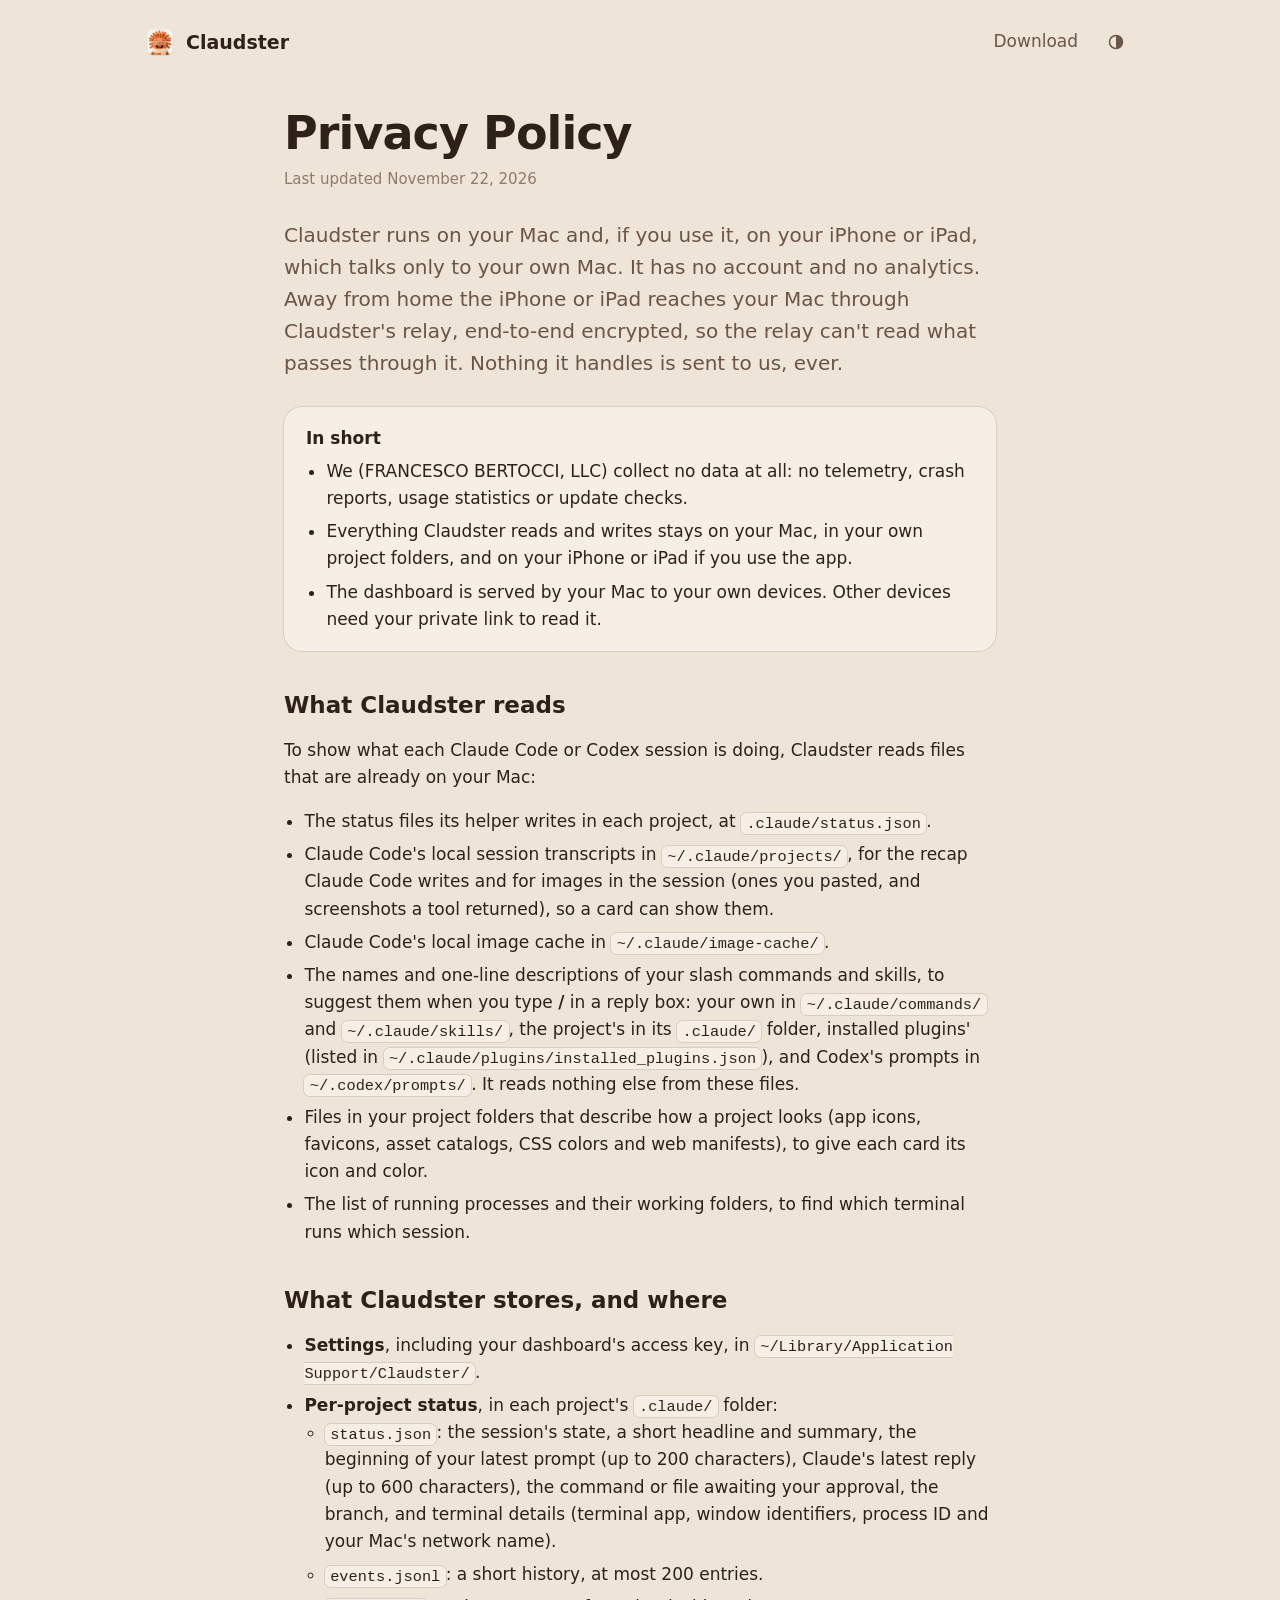
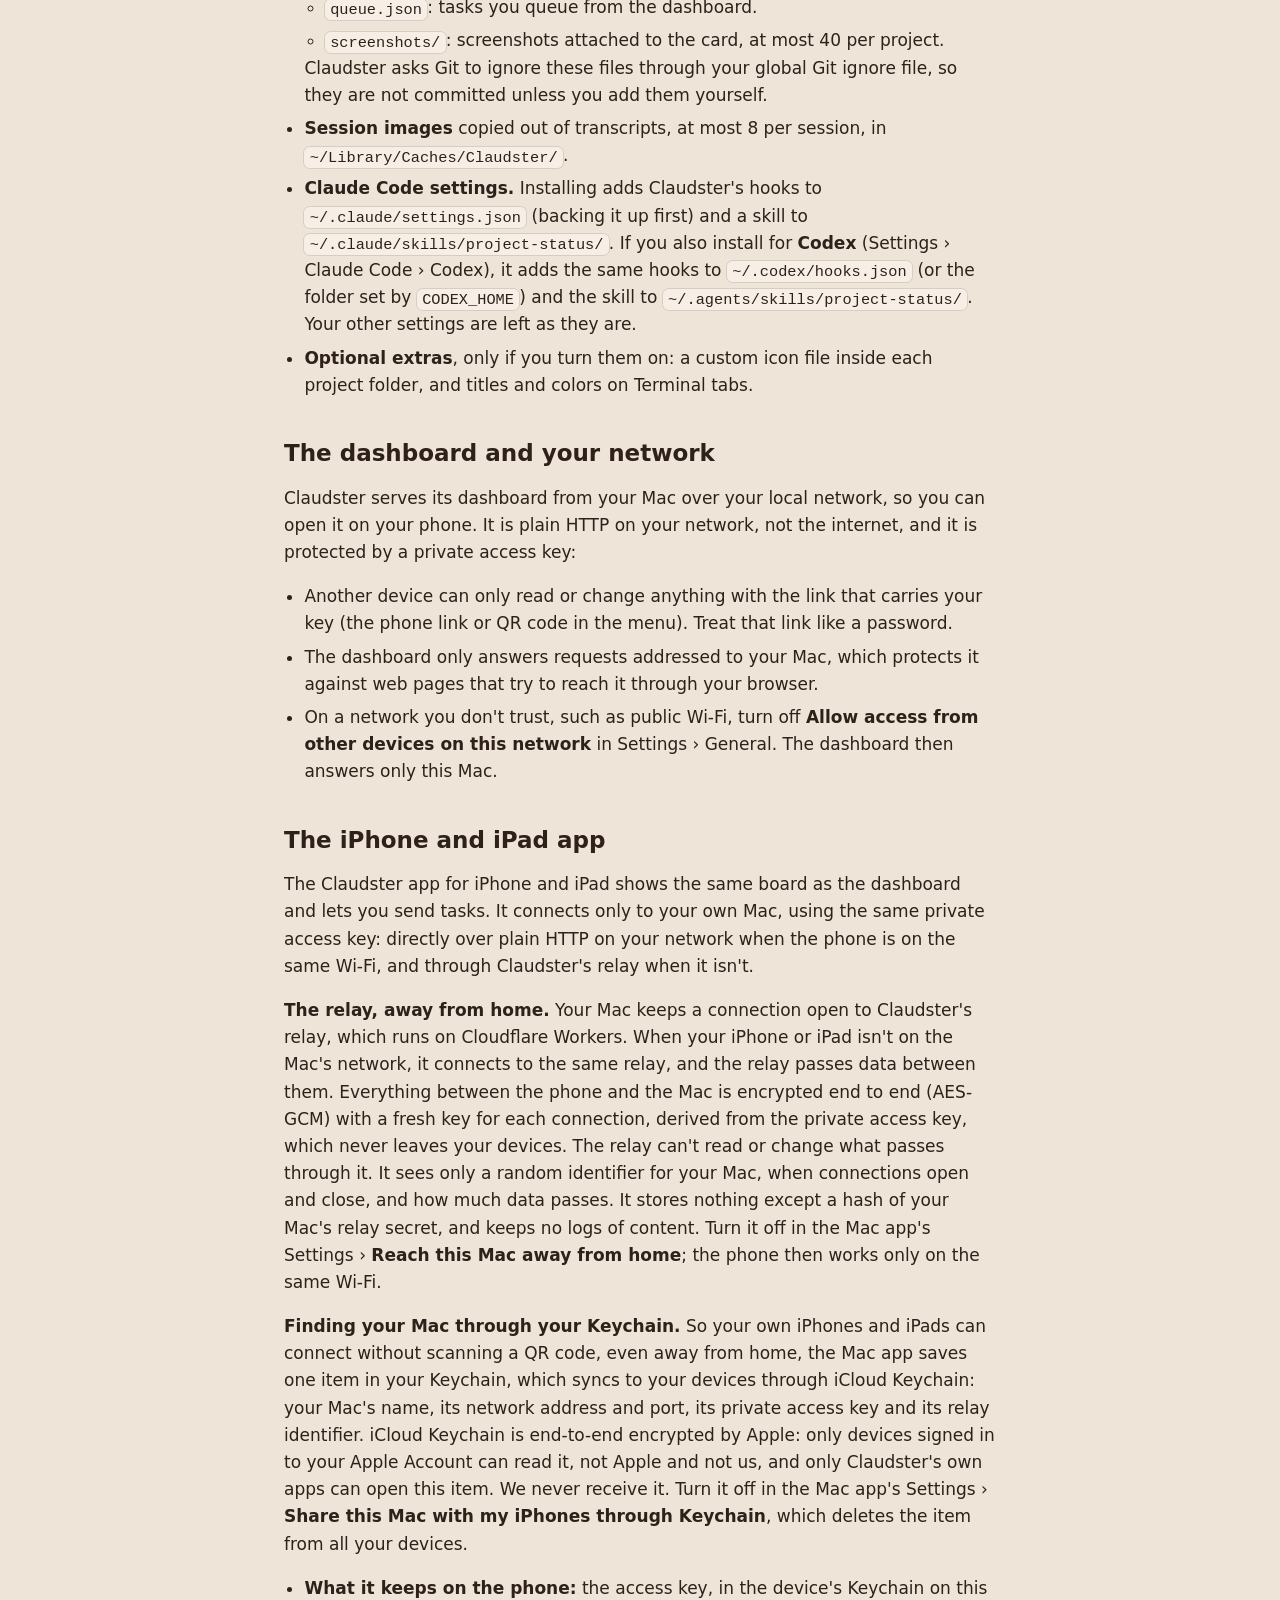
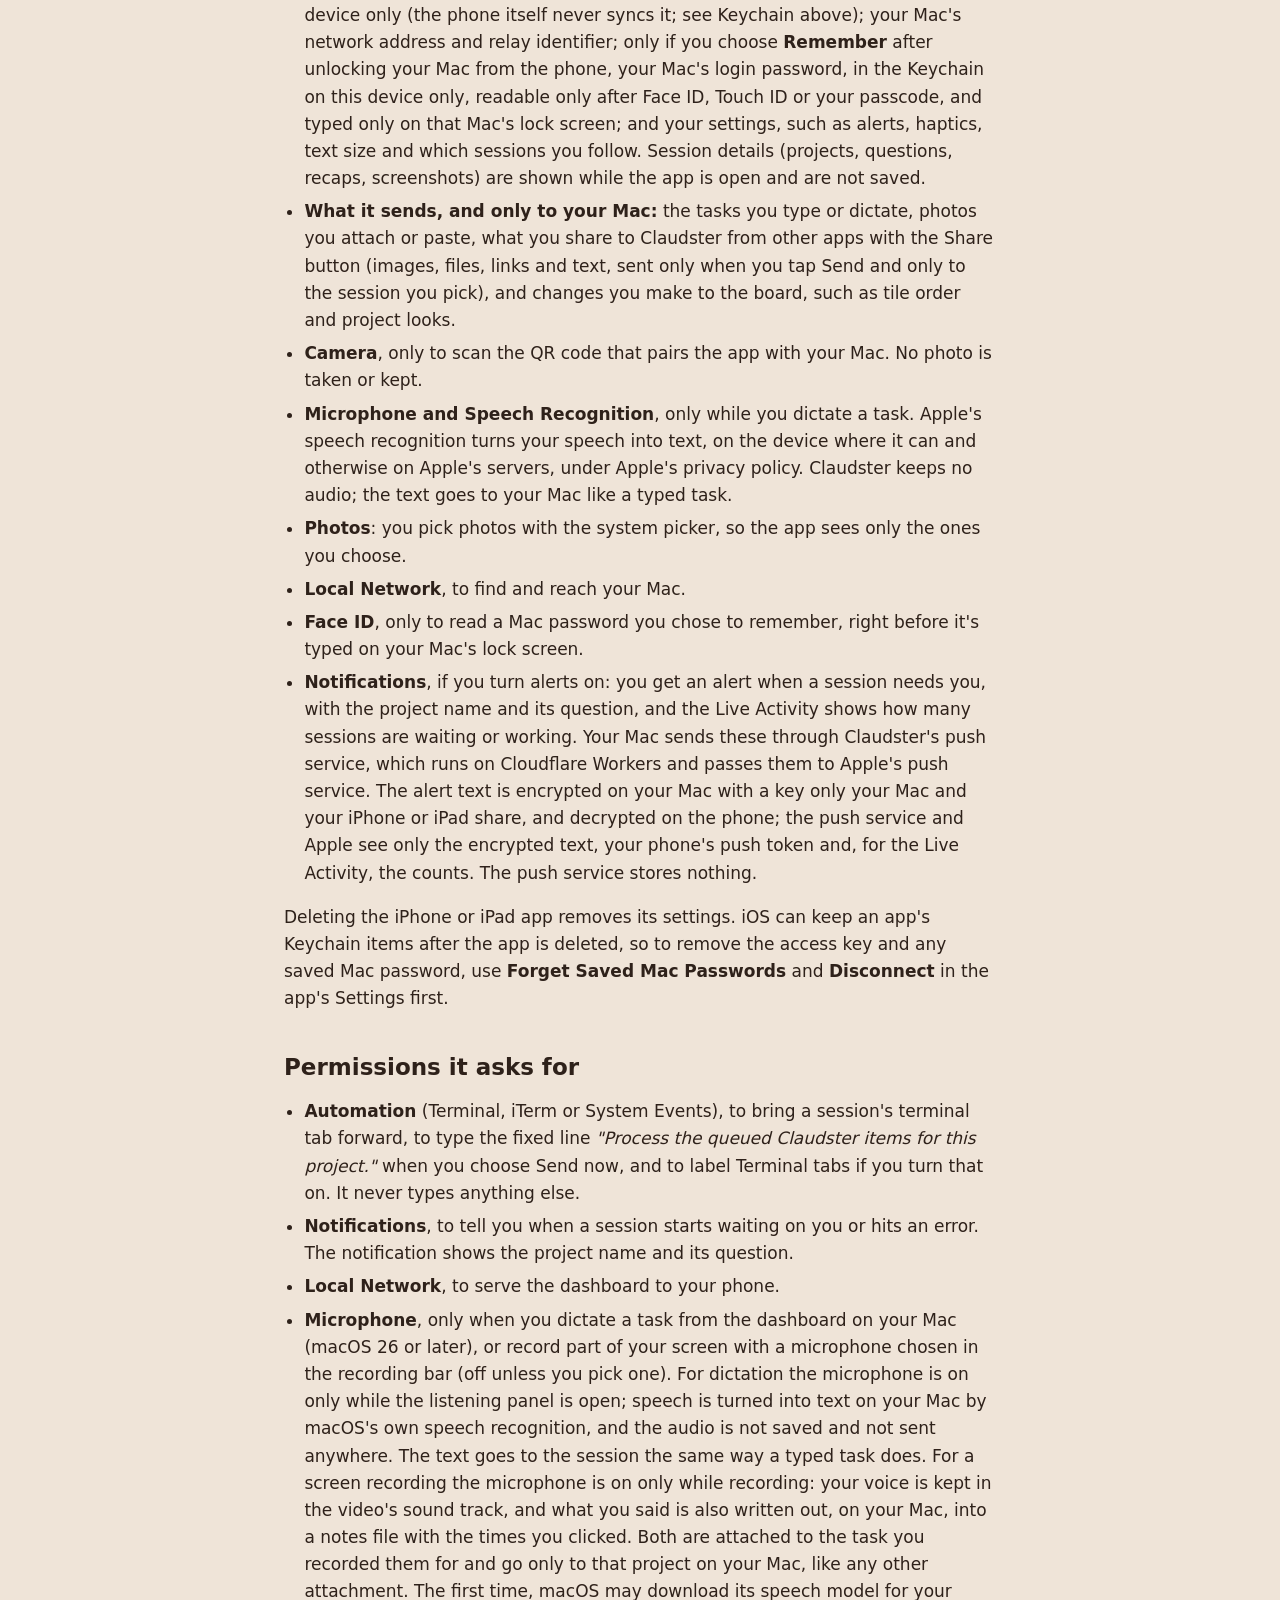
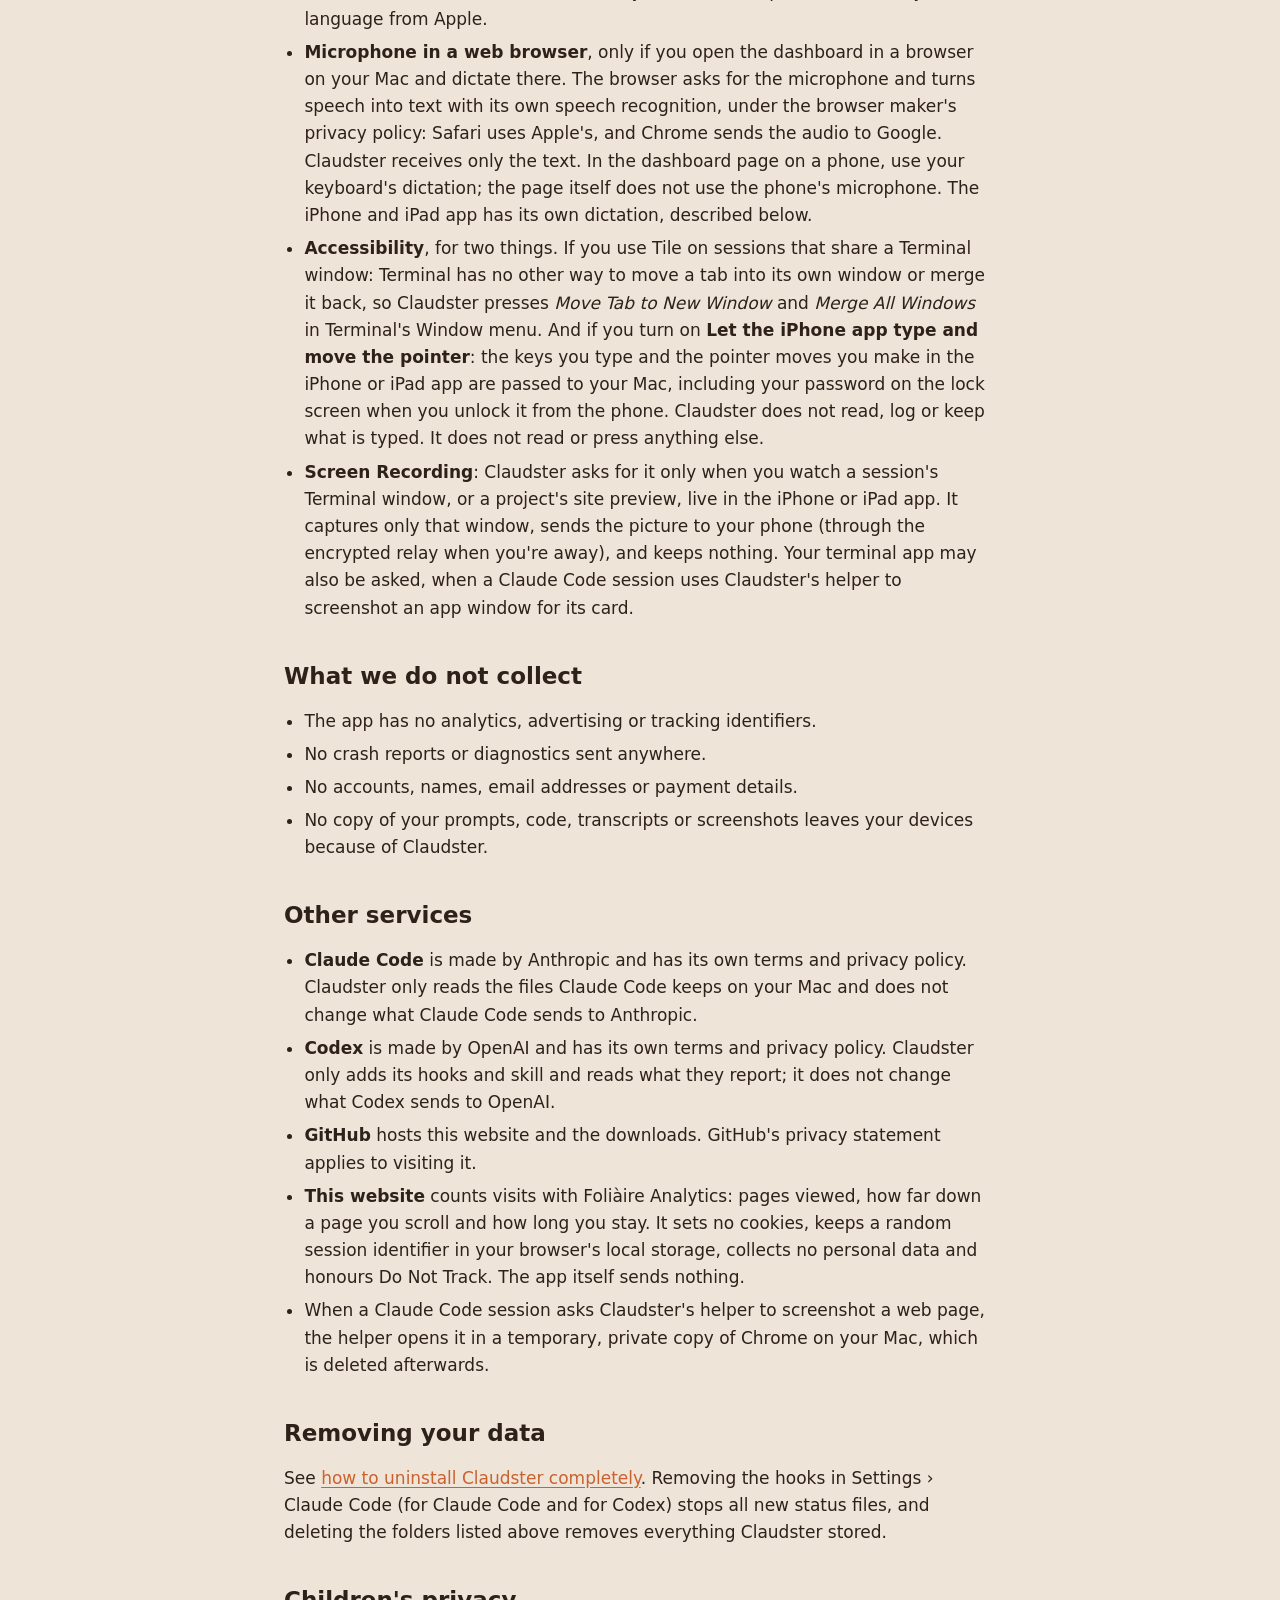
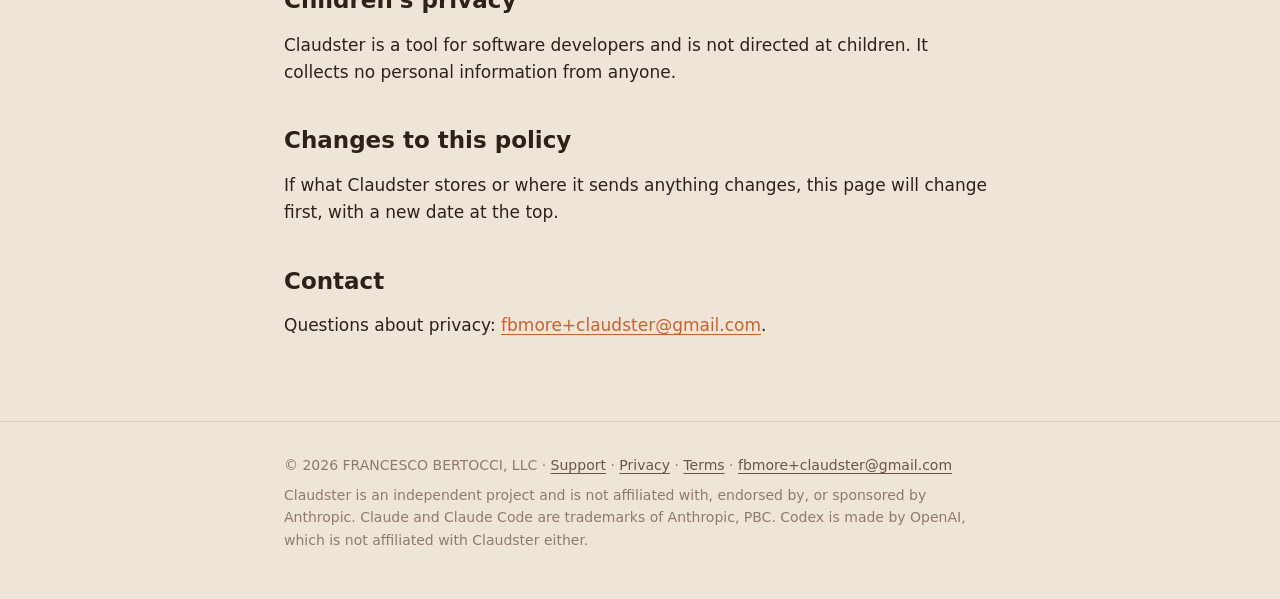
==== commit e36d7fbb: "Privacy and Support: mention iPad alongside iPhone Co-Authored-By: Claude Opus 5.5 <noreply@anthropi" ====
--- a/privacy.html
+++ b/privacy.html
@@ -30,13 +30,13 @@
 
     <h1>Privacy Policy</h1>
     <p class="updated">Last updated November 22, 2026</p>
-    <p class="lead">Claudster runs on your Mac and, if you use it, on your iPhone, which talks only to your own Mac. It has no account and no analytics. Away from home the iPhone reaches your Mac through Claudster's relay, end-to-end encrypted, so the relay can't read what passes through it. Nothing it handles is sent to us, ever.</p>
+    <p class="lead">Claudster runs on your Mac and, if you use it, on your iPhone or iPad, which talks only to your own Mac. It has no account and no analytics. Away from home the iPhone or iPad reaches your Mac through Claudster's relay, end-to-end encrypted, so the relay can't read what passes through it. Nothing it handles is sent to us, ever.</p>
 
     <div class="summary">
       <strong>In short</strong>
       <ul>
         <li>We (FRANCESCO BERTOCCI, LLC) collect no data at all: no telemetry, crash reports, usage statistics or update checks.</li>
-        <li>Everything Claudster reads and writes stays on your Mac, in your own project folders, and on your iPhone if you use the app.</li>
+        <li>Everything Claudster reads and writes stays on your Mac, in your own project folders, and on your iPhone or iPad if you use the app.</li>
         <li>The dashboard is served by your Mac to your own devices. Other devices need your private link to read it.</li>
       </ul>
     </div>
@@ -76,21 +76,21 @@
       <li>On a network you don't trust, such as public Wi-Fi, turn off <strong>Allow access from other devices on this network</strong> in Settings › General. The dashboard then answers only this Mac.</li>
     </ul>
 
-    <h2>The iPhone app</h2>
-    <p>The Claudster iPhone app shows the same board as the dashboard and lets you send tasks. It connects only to your own Mac, using the same private access key: directly over plain HTTP on your network when the phone is on the same Wi-Fi, and through Claudster's relay when it isn't.</p>
-    <p><strong>The relay, away from home.</strong> Your Mac keeps a connection open to Claudster's relay, which runs on Cloudflare Workers. When your iPhone isn't on the Mac's network, it connects to the same relay, and the relay passes data between them. Everything between the phone and the Mac is encrypted end to end (AES-GCM) with a fresh key for each connection, derived from the private access key, which never leaves your devices. The relay can't read or change what passes through it. It sees only a random identifier for your Mac, when connections open and close, and how much data passes. It stores nothing except a hash of your Mac's relay secret, and keeps no logs of content. Turn it off in the Mac app's Settings › <strong>Reach this Mac away from home</strong>; the phone then works only on the same Wi-Fi.</p>
-    <p><strong>Finding your Mac through your Keychain.</strong> So your own iPhones can connect without scanning a QR code, even away from home, the Mac app saves one item in your Keychain, which syncs to your devices through iCloud Keychain: your Mac's name, its network address and port, its private access key and its relay identifier. iCloud Keychain is end-to-end encrypted by Apple: only devices signed in to your Apple Account can read it, not Apple and not us, and only Claudster's own apps can open this item. We never receive it. Turn it off in the Mac app's Settings › <strong>Share this Mac with my iPhones through Keychain</strong>, which deletes the item from all your devices.</p>
+    <h2>The iPhone and iPad app</h2>
+    <p>The Claudster app for iPhone and iPad shows the same board as the dashboard and lets you send tasks. It connects only to your own Mac, using the same private access key: directly over plain HTTP on your network when the phone is on the same Wi-Fi, and through Claudster's relay when it isn't.</p>
+    <p><strong>The relay, away from home.</strong> Your Mac keeps a connection open to Claudster's relay, which runs on Cloudflare Workers. When your iPhone or iPad isn't on the Mac's network, it connects to the same relay, and the relay passes data between them. Everything between the phone and the Mac is encrypted end to end (AES-GCM) with a fresh key for each connection, derived from the private access key, which never leaves your devices. The relay can't read or change what passes through it. It sees only a random identifier for your Mac, when connections open and close, and how much data passes. It stores nothing except a hash of your Mac's relay secret, and keeps no logs of content. Turn it off in the Mac app's Settings › <strong>Reach this Mac away from home</strong>; the phone then works only on the same Wi-Fi.</p>
+    <p><strong>Finding your Mac through your Keychain.</strong> So your own iPhones and iPads can connect without scanning a QR code, even away from home, the Mac app saves one item in your Keychain, which syncs to your devices through iCloud Keychain: your Mac's name, its network address and port, its private access key and its relay identifier. iCloud Keychain is end-to-end encrypted by Apple: only devices signed in to your Apple Account can read it, not Apple and not us, and only Claudster's own apps can open this item. We never receive it. Turn it off in the Mac app's Settings › <strong>Share this Mac with my iPhones through Keychain</strong>, which deletes the item from all your devices.</p>
     <ul>
-      <li><strong>What it keeps on the phone:</strong> the access key, in the iPhone's Keychain on this device only (the phone itself never syncs it; see Keychain above); your Mac's network address and relay identifier; only if you choose <strong>Remember</strong> after unlocking your Mac from the phone, your Mac's login password, in the Keychain on this device only, readable only after Face ID, Touch ID or your passcode, and typed only on that Mac's lock screen; and your settings, such as alerts, haptics, text size and which sessions you follow. Session details (projects, questions, recaps, screenshots) are shown while the app is open and are not saved.</li>
+      <li><strong>What it keeps on the phone:</strong> the access key, in the device's Keychain on this device only (the phone itself never syncs it; see Keychain above); your Mac's network address and relay identifier; only if you choose <strong>Remember</strong> after unlocking your Mac from the phone, your Mac's login password, in the Keychain on this device only, readable only after Face ID, Touch ID or your passcode, and typed only on that Mac's lock screen; and your settings, such as alerts, haptics, text size and which sessions you follow. Session details (projects, questions, recaps, screenshots) are shown while the app is open and are not saved.</li>
       <li><strong>What it sends, and only to your Mac:</strong> the tasks you type or dictate, photos you attach or paste, what you share to Claudster from other apps with the Share button (images, files, links and text, sent only when you tap Send and only to the session you pick), and changes you make to the board, such as tile order and project looks.</li>
       <li><strong>Camera</strong>, only to scan the QR code that pairs the app with your Mac. No photo is taken or kept.</li>
-      <li><strong>Microphone and Speech Recognition</strong>, only while you dictate a task. Apple's speech recognition turns your speech into text, on the iPhone where it can and otherwise on Apple's servers, under Apple's privacy policy. Claudster keeps no audio; the text goes to your Mac like a typed task.</li>
+      <li><strong>Microphone and Speech Recognition</strong>, only while you dictate a task. Apple's speech recognition turns your speech into text, on the device where it can and otherwise on Apple's servers, under Apple's privacy policy. Claudster keeps no audio; the text goes to your Mac like a typed task.</li>
       <li><strong>Photos</strong>: you pick photos with the system picker, so the app sees only the ones you choose.</li>
       <li><strong>Local Network</strong>, to find and reach your Mac.</li>
       <li><strong>Face ID</strong>, only to read a Mac password you chose to remember, right before it's typed on your Mac's lock screen.</li>
-      <li><strong>Notifications</strong>, if you turn alerts on: you get an alert when a session needs you, with the project name and its question, and the Live Activity shows how many sessions are waiting or working. Your Mac sends these through Claudster's push service, which runs on Cloudflare Workers and passes them to Apple's push service. The alert text is encrypted on your Mac with a key only your Mac and your iPhone share, and decrypted on the phone; the push service and Apple see only the encrypted text, your phone's push token and, for the Live Activity, the counts. The push service stores nothing.</li>
+      <li><strong>Notifications</strong>, if you turn alerts on: you get an alert when a session needs you, with the project name and its question, and the Live Activity shows how many sessions are waiting or working. Your Mac sends these through Claudster's push service, which runs on Cloudflare Workers and passes them to Apple's push service. The alert text is encrypted on your Mac with a key only your Mac and your iPhone or iPad share, and decrypted on the phone; the push service and Apple see only the encrypted text, your phone's push token and, for the Live Activity, the counts. The push service stores nothing.</li>
     </ul>
-    <p>Deleting the iPhone app removes its settings. iOS can keep an app's Keychain items after the app is deleted, so to remove the access key and any saved Mac password, use <strong>Forget Saved Mac Passwords</strong> and <strong>Disconnect</strong> in the app's Settings first.</p>
+    <p>Deleting the iPhone or iPad app removes its settings. iOS can keep an app's Keychain items after the app is deleted, so to remove the access key and any saved Mac password, use <strong>Forget Saved Mac Passwords</strong> and <strong>Disconnect</strong> in the app's Settings first.</p>
 
     <h2>Permissions it asks for</h2>
     <ul>
@@ -98,9 +98,9 @@
       <li><strong>Notifications</strong>, to tell you when a session starts waiting on you or hits an error. The notification shows the project name and its question.</li>
       <li><strong>Local Network</strong>, to serve the dashboard to your phone.</li>
       <li><strong>Microphone</strong>, only when you dictate a task from the dashboard on your Mac (macOS 26 or later), or record part of your screen with a microphone chosen in the recording bar (off unless you pick one). For dictation the microphone is on only while the listening panel is open; speech is turned into text on your Mac by macOS's own speech recognition, and the audio is not saved and not sent anywhere. The text goes to the session the same way a typed task does. For a screen recording the microphone is on only while recording: your voice is kept in the video's sound track, and what you said is also written out, on your Mac, into a notes file with the times you clicked. Both are attached to the task you recorded them for and go only to that project on your Mac, like any other attachment. The first time, macOS may download its speech model for your language from Apple.</li>
-      <li><strong>Microphone in a web browser</strong>, only if you open the dashboard in a browser on your Mac and dictate there. The browser asks for the microphone and turns speech into text with its own speech recognition, under the browser maker's privacy policy: Safari uses Apple's, and Chrome sends the audio to Google. Claudster receives only the text. In the dashboard page on a phone, use your keyboard's dictation; the page itself does not use the phone's microphone. The iPhone app has its own dictation, described below.</li>
-      <li><strong>Accessibility</strong>, for two things. If you use Tile on sessions that share a Terminal window: Terminal has no other way to move a tab into its own window or merge it back, so Claudster presses <em>Move Tab to New Window</em> and <em>Merge All Windows</em> in Terminal's Window menu. And if you turn on <strong>Let the iPhone app type and move the pointer</strong>: the keys you type and the pointer moves you make in the iPhone app are passed to your Mac, including your password on the lock screen when you unlock it from the phone. Claudster does not read, log or keep what is typed. It does not read or press anything else.</li>
-      <li><strong>Screen Recording</strong>: Claudster asks for it only when you watch a session's Terminal window, or a project's site preview, live in the iPhone app. It captures only that window, sends the picture to your phone (through the encrypted relay when you're away), and keeps nothing. Your terminal app may also be asked, when a Claude Code session uses Claudster's helper to screenshot an app window for its card.</li>
+      <li><strong>Microphone in a web browser</strong>, only if you open the dashboard in a browser on your Mac and dictate there. The browser asks for the microphone and turns speech into text with its own speech recognition, under the browser maker's privacy policy: Safari uses Apple's, and Chrome sends the audio to Google. Claudster receives only the text. In the dashboard page on a phone, use your keyboard's dictation; the page itself does not use the phone's microphone. The iPhone and iPad app has its own dictation, described below.</li>
+      <li><strong>Accessibility</strong>, for two things. If you use Tile on sessions that share a Terminal window: Terminal has no other way to move a tab into its own window or merge it back, so Claudster presses <em>Move Tab to New Window</em> and <em>Merge All Windows</em> in Terminal's Window menu. And if you turn on <strong>Let the iPhone app type and move the pointer</strong>: the keys you type and the pointer moves you make in the iPhone or iPad app are passed to your Mac, including your password on the lock screen when you unlock it from the phone. Claudster does not read, log or keep what is typed. It does not read or press anything else.</li>
+      <li><strong>Screen Recording</strong>: Claudster asks for it only when you watch a session's Terminal window, or a project's site preview, live in the iPhone or iPad app. It captures only that window, sends the picture to your phone (through the encrypted relay when you're away), and keeps nothing. Your terminal app may also be asked, when a Claude Code session uses Claudster's helper to screenshot an app window for its card.</li>
     </ul>
 
     <h2>What we do not collect</h2>
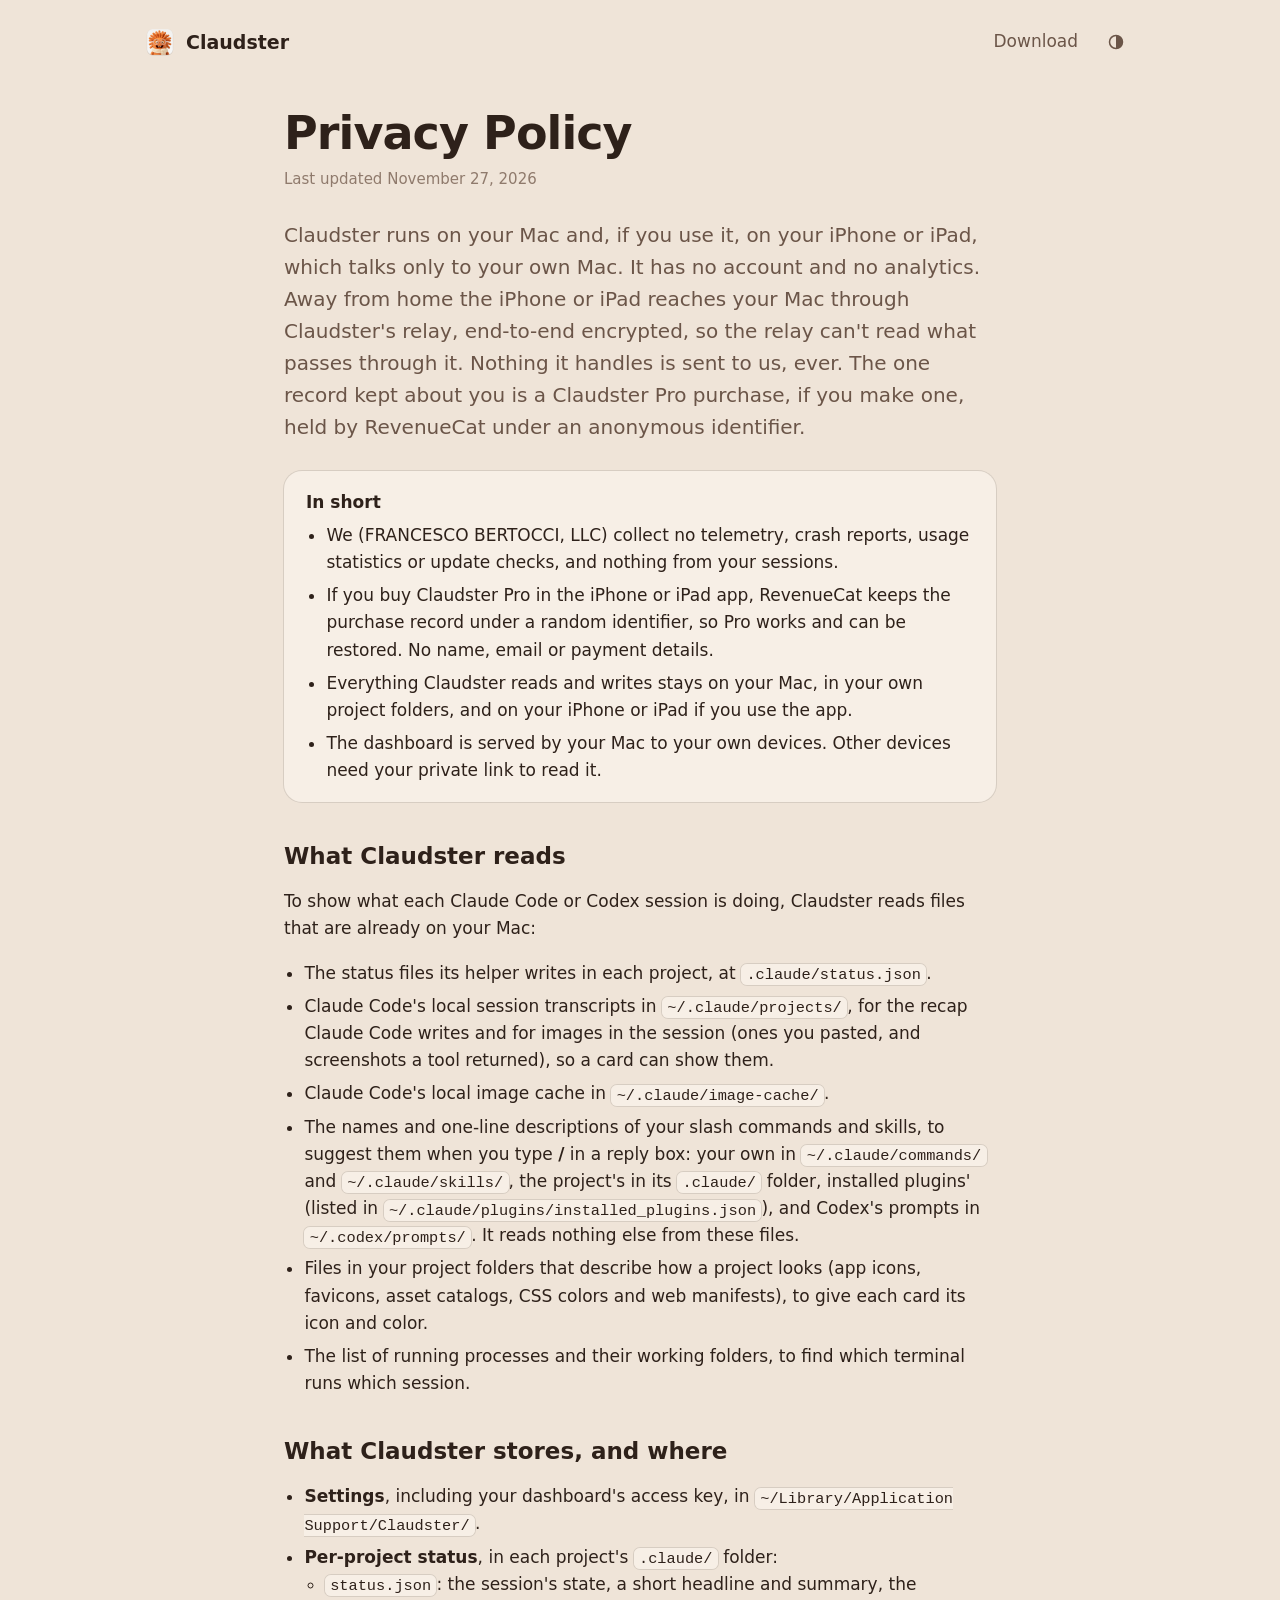
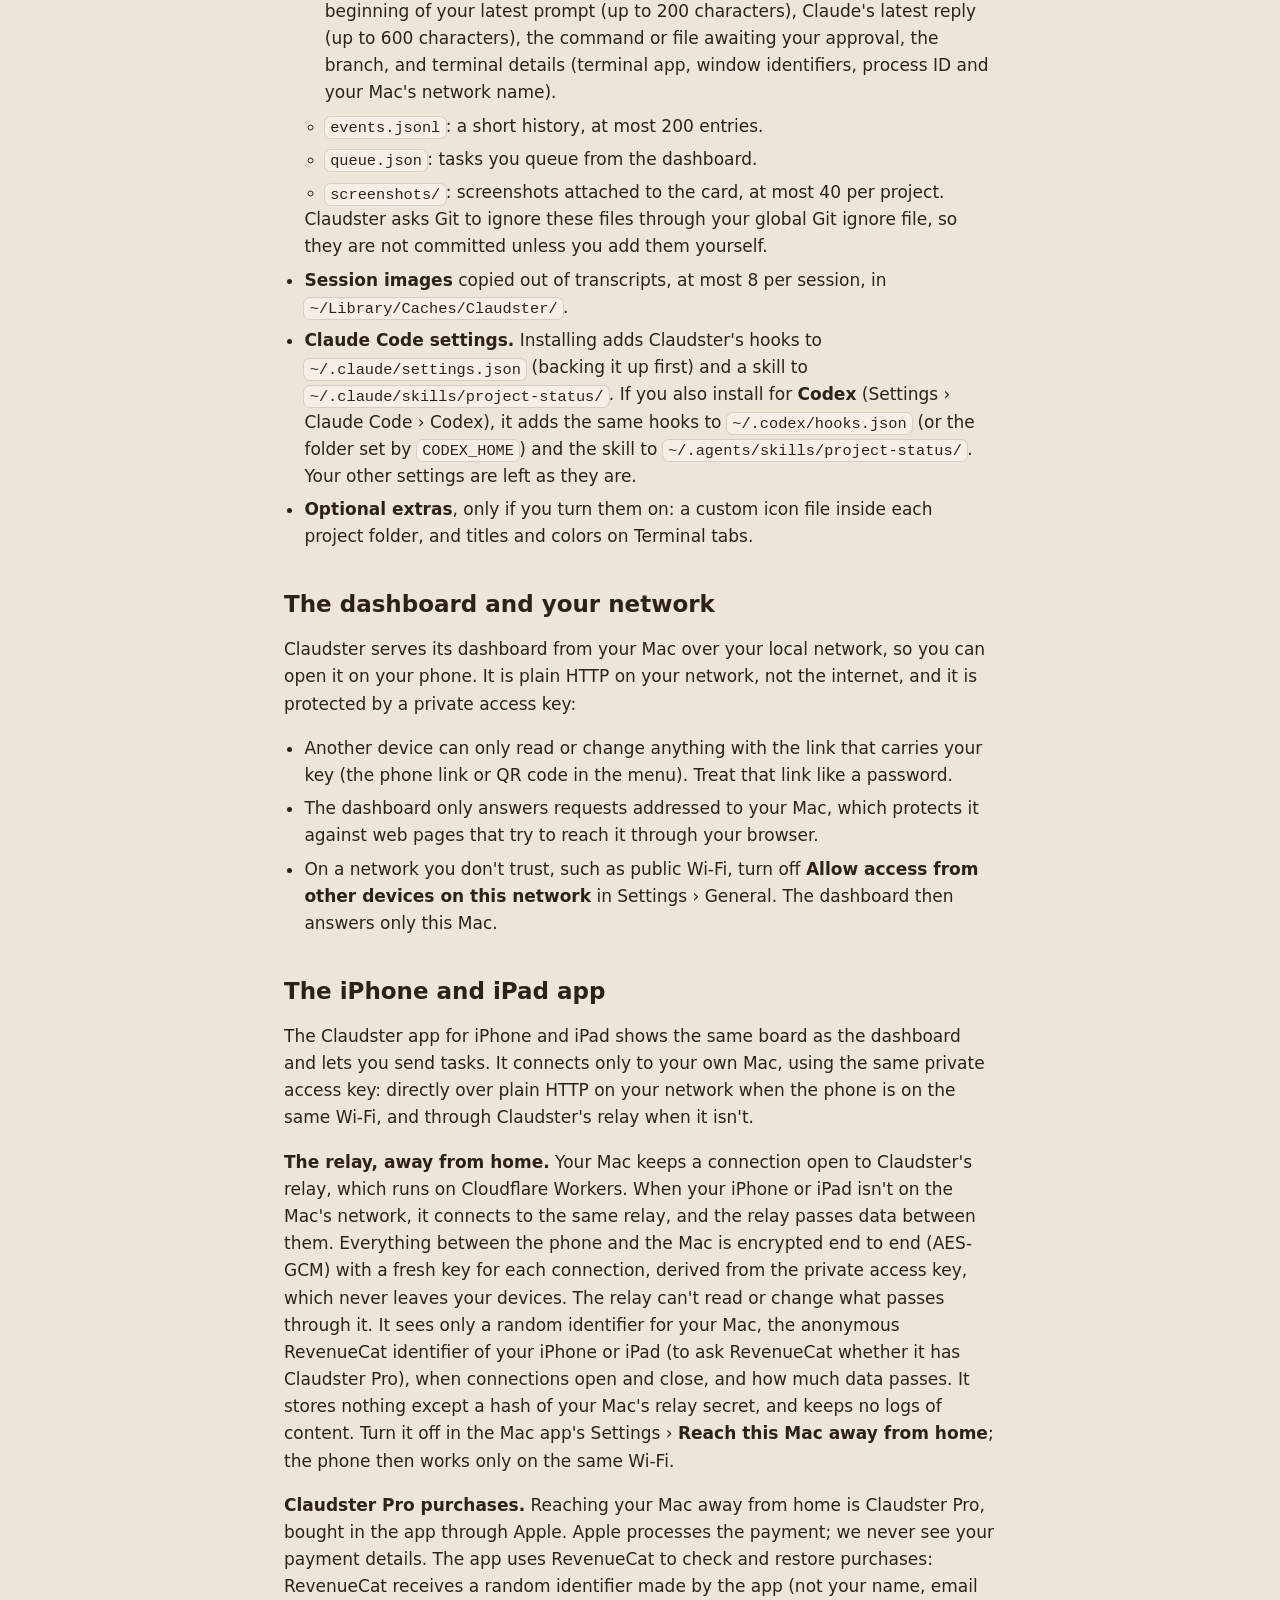
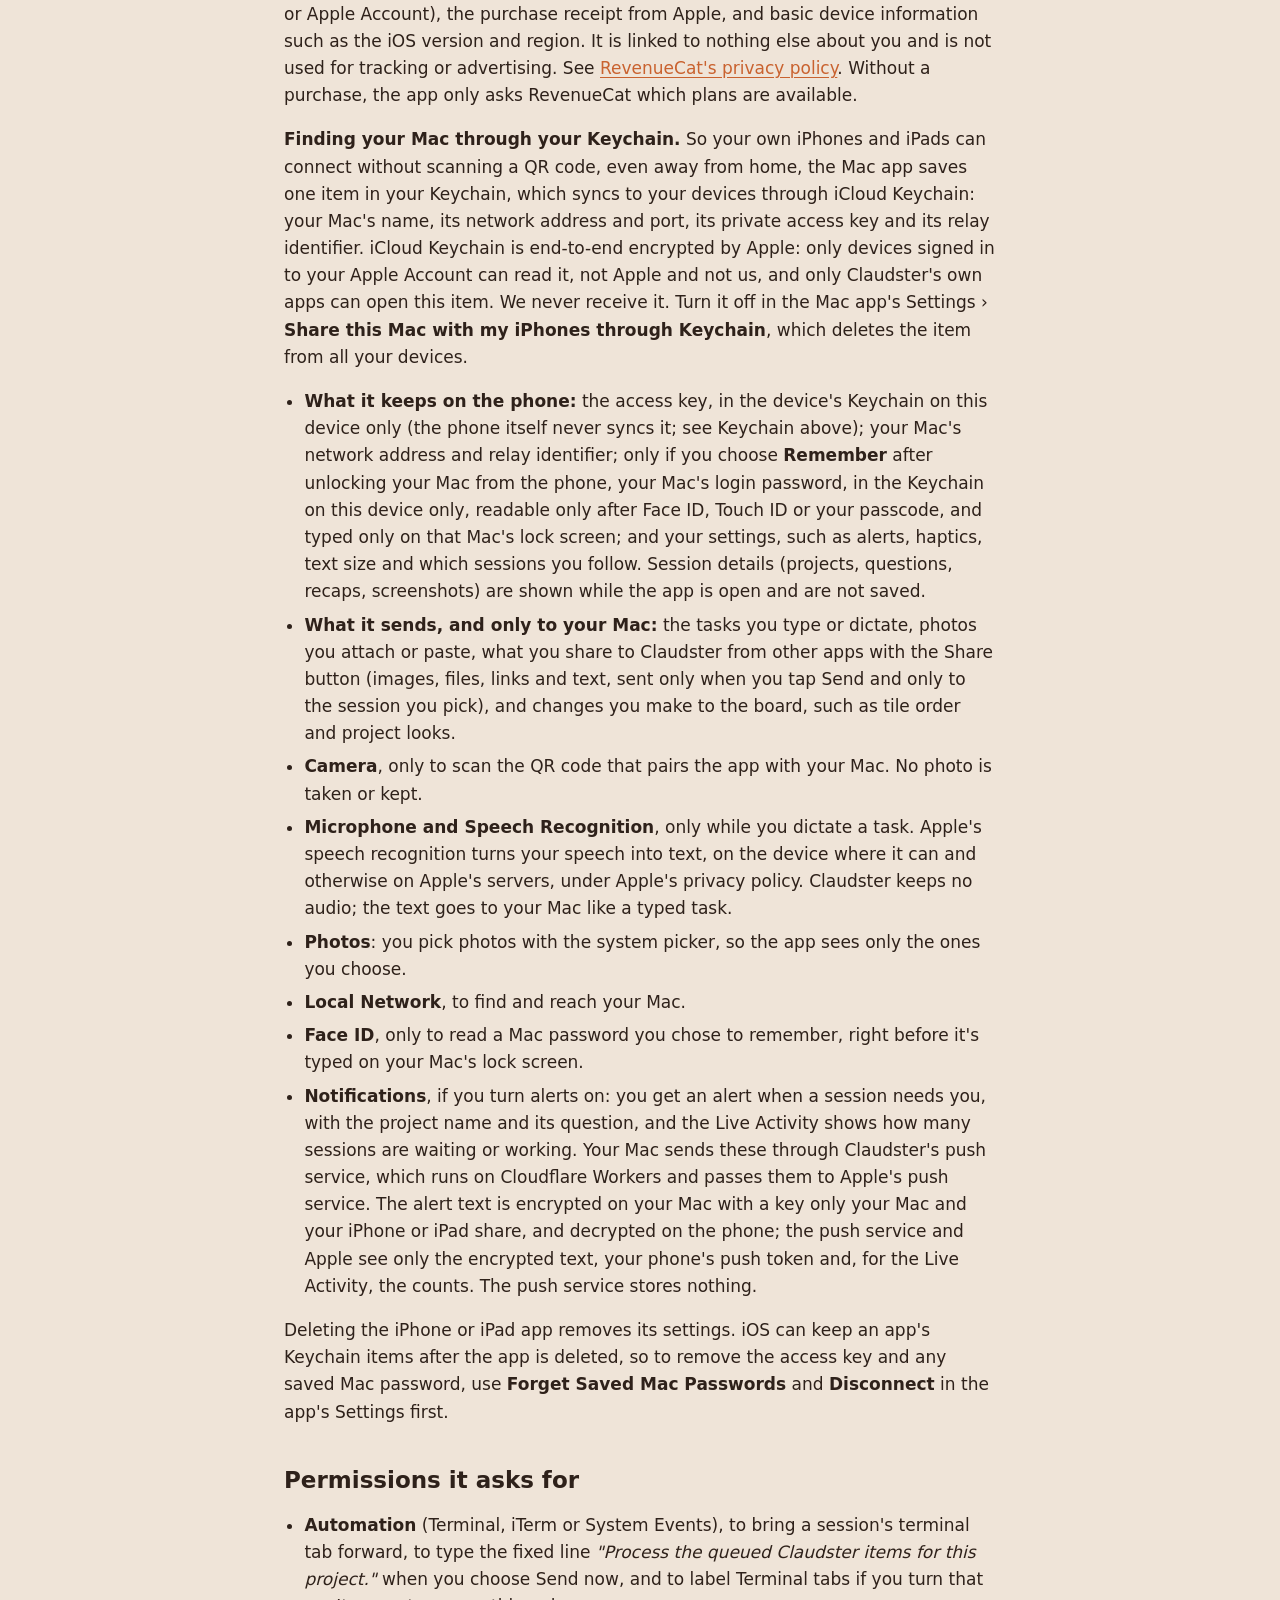
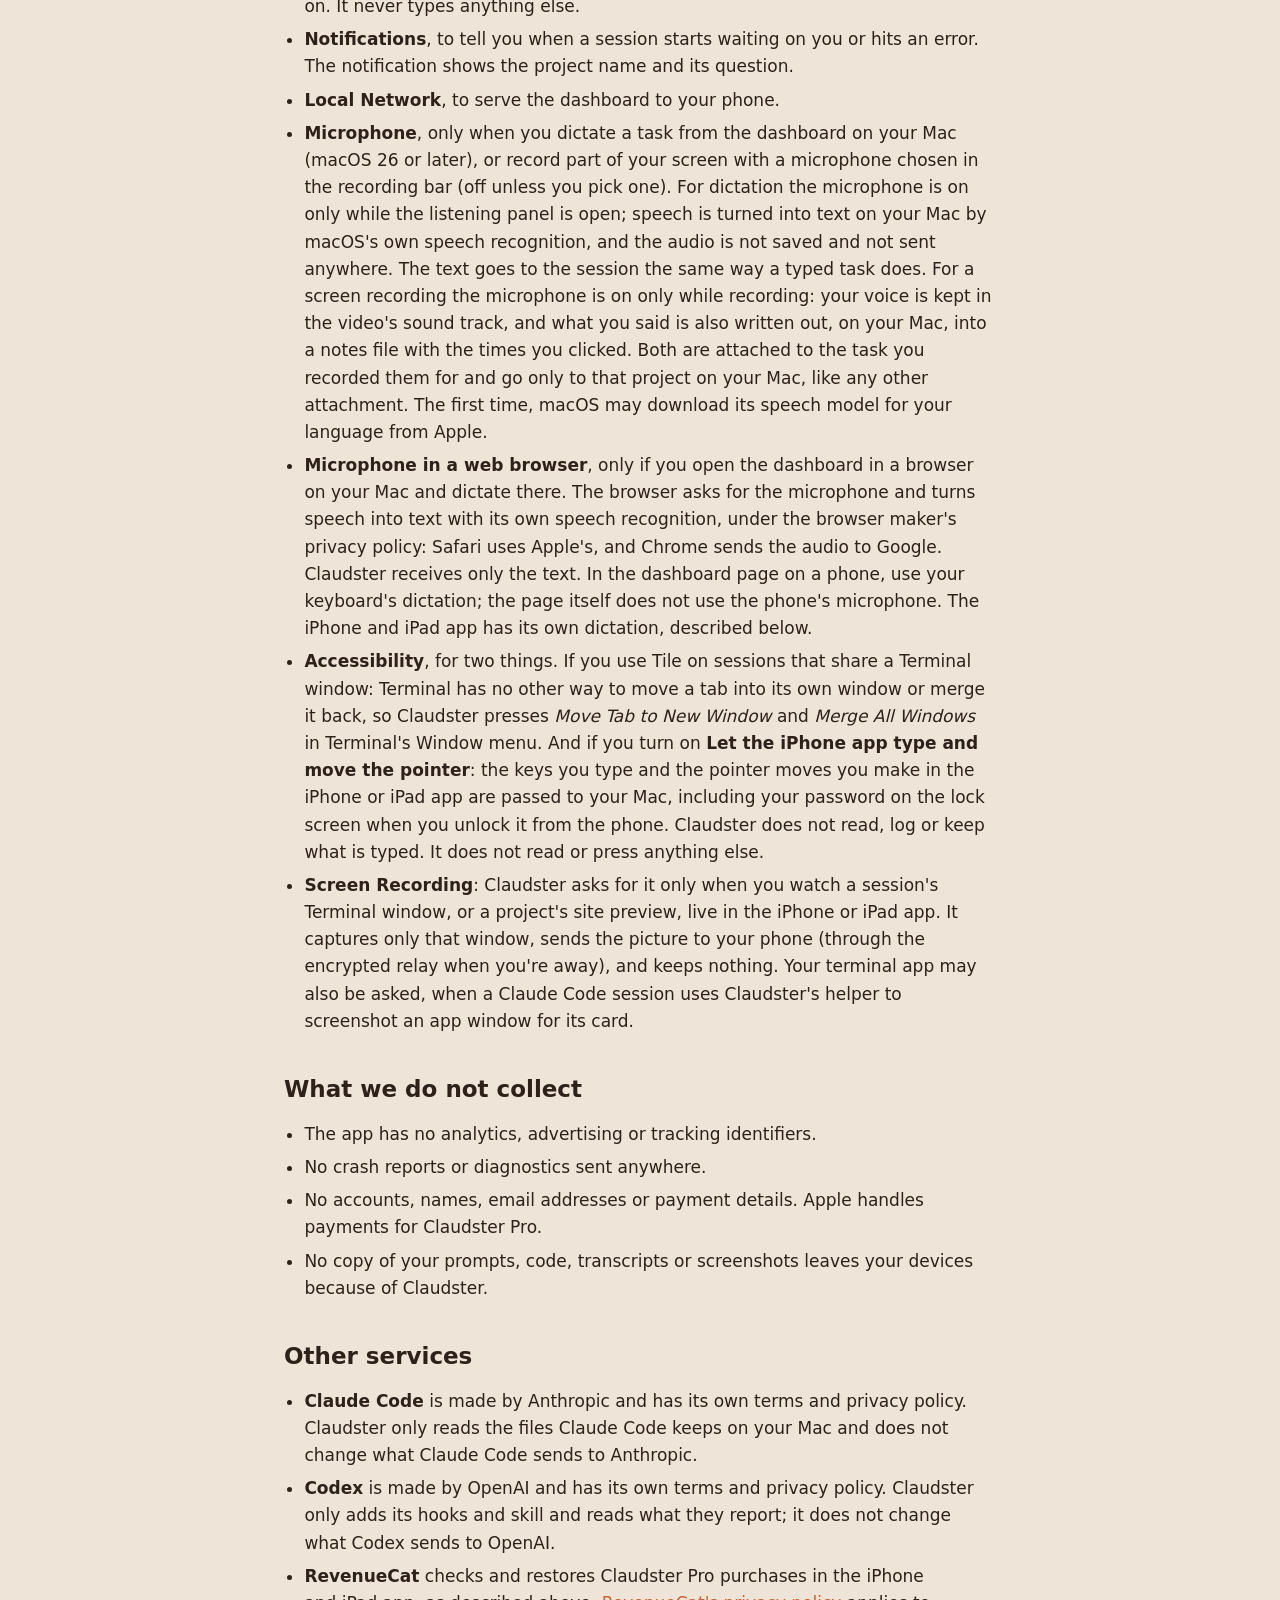
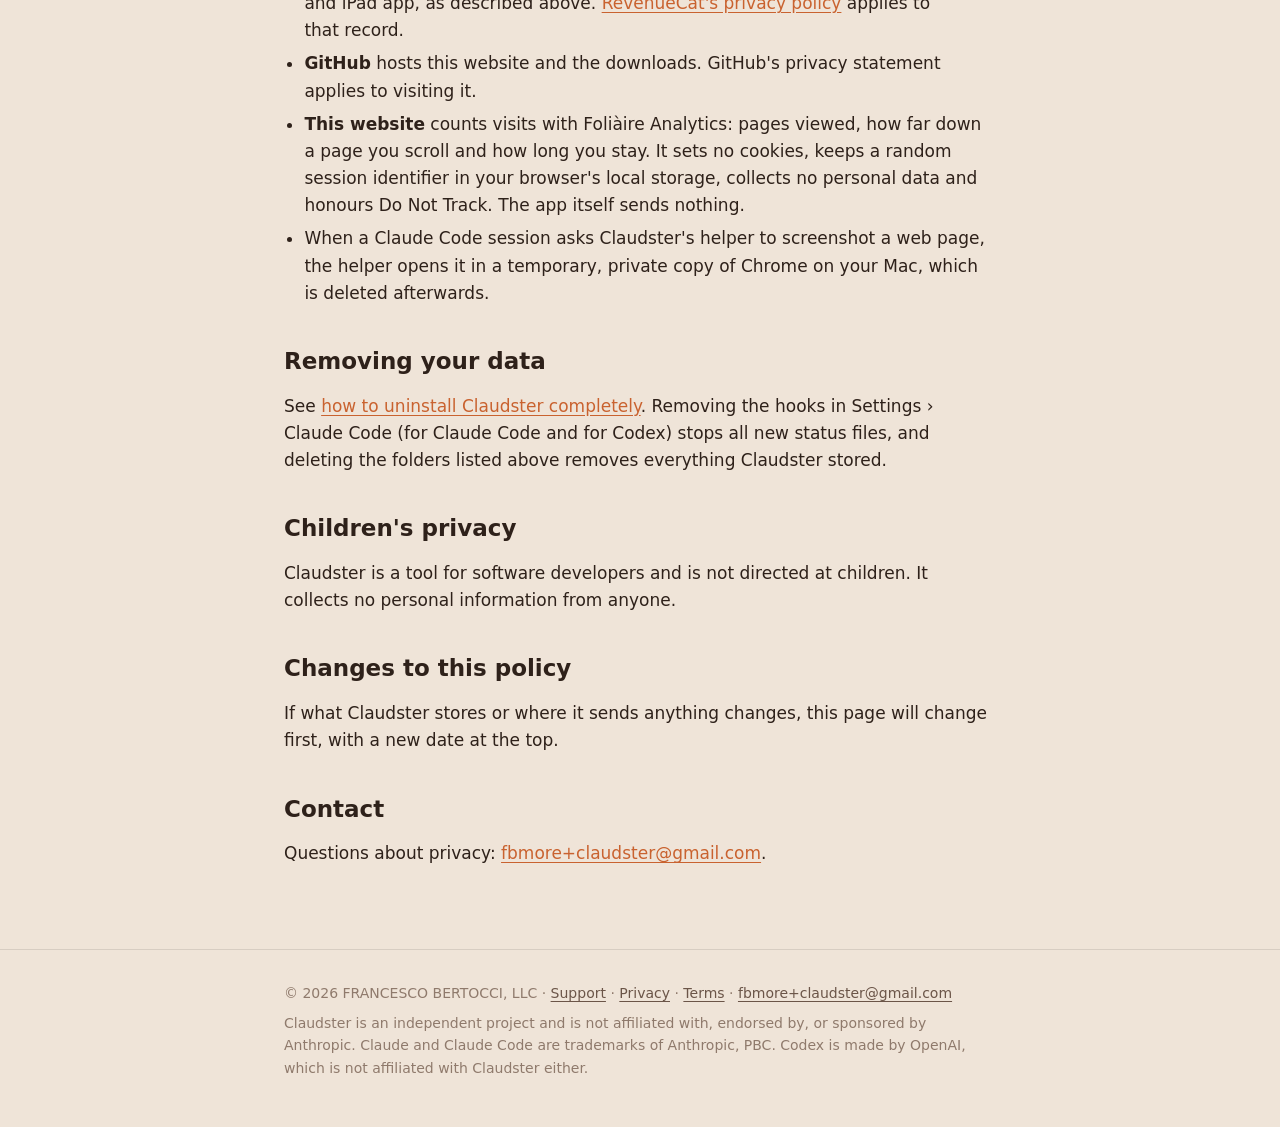
==== commit 92ea31b7: "Claudster Pro: terms (plans, renewal, trial, refunds, Apple EULA), privacy (RevenueCat), support and" ====
--- a/privacy.html
+++ b/privacy.html
@@ -29,13 +29,14 @@
   <div class="wrap">
 
     <h1>Privacy Policy</h1>
-    <p class="updated">Last updated November 22, 2026</p>
-    <p class="lead">Claudster runs on your Mac and, if you use it, on your iPhone or iPad, which talks only to your own Mac. It has no account and no analytics. Away from home the iPhone or iPad reaches your Mac through Claudster's relay, end-to-end encrypted, so the relay can't read what passes through it. Nothing it handles is sent to us, ever.</p>
+    <p class="updated">Last updated November 27, 2026</p>
+    <p class="lead">Claudster runs on your Mac and, if you use it, on your iPhone or iPad, which talks only to your own Mac. It has no account and no analytics. Away from home the iPhone or iPad reaches your Mac through Claudster's relay, end-to-end encrypted, so the relay can't read what passes through it. Nothing it handles is sent to us, ever. The one record kept about you is a Claudster Pro purchase, if you make one, held by RevenueCat under an anonymous identifier.</p>
 
     <div class="summary">
       <strong>In short</strong>
       <ul>
-        <li>We (FRANCESCO BERTOCCI, LLC) collect no data at all: no telemetry, crash reports, usage statistics or update checks.</li>
+        <li>We (FRANCESCO BERTOCCI, LLC) collect no telemetry, crash reports, usage statistics or update checks, and nothing from your sessions.</li>
+        <li>If you buy Claudster Pro in the iPhone or iPad app, RevenueCat keeps the purchase record under a random identifier, so Pro works and can be restored. No name, email or payment details.</li>
         <li>Everything Claudster reads and writes stays on your Mac, in your own project folders, and on your iPhone or iPad if you use the app.</li>
         <li>The dashboard is served by your Mac to your own devices. Other devices need your private link to read it.</li>
       </ul>
@@ -78,7 +79,8 @@
 
     <h2>The iPhone and iPad app</h2>
     <p>The Claudster app for iPhone and iPad shows the same board as the dashboard and lets you send tasks. It connects only to your own Mac, using the same private access key: directly over plain HTTP on your network when the phone is on the same Wi-Fi, and through Claudster's relay when it isn't.</p>
-    <p><strong>The relay, away from home.</strong> Your Mac keeps a connection open to Claudster's relay, which runs on Cloudflare Workers. When your iPhone or iPad isn't on the Mac's network, it connects to the same relay, and the relay passes data between them. Everything between the phone and the Mac is encrypted end to end (AES-GCM) with a fresh key for each connection, derived from the private access key, which never leaves your devices. The relay can't read or change what passes through it. It sees only a random identifier for your Mac, when connections open and close, and how much data passes. It stores nothing except a hash of your Mac's relay secret, and keeps no logs of content. Turn it off in the Mac app's Settings › <strong>Reach this Mac away from home</strong>; the phone then works only on the same Wi-Fi.</p>
+    <p><strong>The relay, away from home.</strong> Your Mac keeps a connection open to Claudster's relay, which runs on Cloudflare Workers. When your iPhone or iPad isn't on the Mac's network, it connects to the same relay, and the relay passes data between them. Everything between the phone and the Mac is encrypted end to end (AES-GCM) with a fresh key for each connection, derived from the private access key, which never leaves your devices. The relay can't read or change what passes through it. It sees only a random identifier for your Mac, the anonymous RevenueCat identifier of your iPhone or iPad (to ask RevenueCat whether it has Claudster Pro), when connections open and close, and how much data passes. It stores nothing except a hash of your Mac's relay secret, and keeps no logs of content. Turn it off in the Mac app's Settings › <strong>Reach this Mac away from home</strong>; the phone then works only on the same Wi-Fi.</p>
+    <p><strong>Claudster Pro purchases.</strong> Reaching your Mac away from home is Claudster Pro, bought in the app through Apple. Apple processes the payment; we never see your payment details. The app uses RevenueCat to check and restore purchases: RevenueCat receives a random identifier made by the app (not your name, email or Apple Account), the purchase receipt from Apple, and basic device information such as the iOS version and region. It is linked to nothing else about you and is not used for tracking or advertising. See <a href="https://www.revenuecat.com/privacy">RevenueCat's privacy policy</a>. Without a purchase, the app only asks RevenueCat which plans are available.</p>
     <p><strong>Finding your Mac through your Keychain.</strong> So your own iPhones and iPads can connect without scanning a QR code, even away from home, the Mac app saves one item in your Keychain, which syncs to your devices through iCloud Keychain: your Mac's name, its network address and port, its private access key and its relay identifier. iCloud Keychain is end-to-end encrypted by Apple: only devices signed in to your Apple Account can read it, not Apple and not us, and only Claudster's own apps can open this item. We never receive it. Turn it off in the Mac app's Settings › <strong>Share this Mac with my iPhones through Keychain</strong>, which deletes the item from all your devices.</p>
     <ul>
       <li><strong>What it keeps on the phone:</strong> the access key, in the device's Keychain on this device only (the phone itself never syncs it; see Keychain above); your Mac's network address and relay identifier; only if you choose <strong>Remember</strong> after unlocking your Mac from the phone, your Mac's login password, in the Keychain on this device only, readable only after Face ID, Touch ID or your passcode, and typed only on that Mac's lock screen; and your settings, such as alerts, haptics, text size and which sessions you follow. Session details (projects, questions, recaps, screenshots) are shown while the app is open and are not saved.</li>
@@ -107,7 +109,7 @@
     <ul>
       <li>The app has no analytics, advertising or tracking identifiers.</li>
       <li>No crash reports or diagnostics sent anywhere.</li>
-      <li>No accounts, names, email addresses or payment details.</li>
+      <li>No accounts, names, email addresses or payment details. Apple handles payments for Claudster Pro.</li>
       <li>No copy of your prompts, code, transcripts or screenshots leaves your devices because of Claudster.</li>
     </ul>
 
@@ -115,6 +117,7 @@
     <ul>
       <li><strong>Claude Code</strong> is made by Anthropic and has its own terms and privacy policy. Claudster only reads the files Claude Code keeps on your Mac and does not change what Claude Code sends to Anthropic.</li>
       <li><strong>Codex</strong> is made by OpenAI and has its own terms and privacy policy. Claudster only adds its hooks and skill and reads what they report; it does not change what Codex sends to OpenAI.</li>
+      <li><strong>RevenueCat</strong> checks and restores Claudster Pro purchases in the iPhone and iPad app, as described above. <a href="https://www.revenuecat.com/privacy">RevenueCat's privacy policy</a> applies to that record.</li>
       <li><strong>GitHub</strong> hosts this website and the downloads. GitHub's privacy statement applies to visiting it.</li>
       <li><strong>This website</strong> counts visits with Foliàire Analytics: pages viewed, how far down a page you scroll and how long you stay. It sets no cookies, keeps a random session identifier in your browser's local storage, collects no personal data and honours Do Not Track. The app itself sends nothing.</li>
       <li>When a Claude Code session asks Claudster's helper to screenshot a web page, the helper opens it in a temporary, private copy of Chrome on your Mac, which is deleted afterwards.</li>
